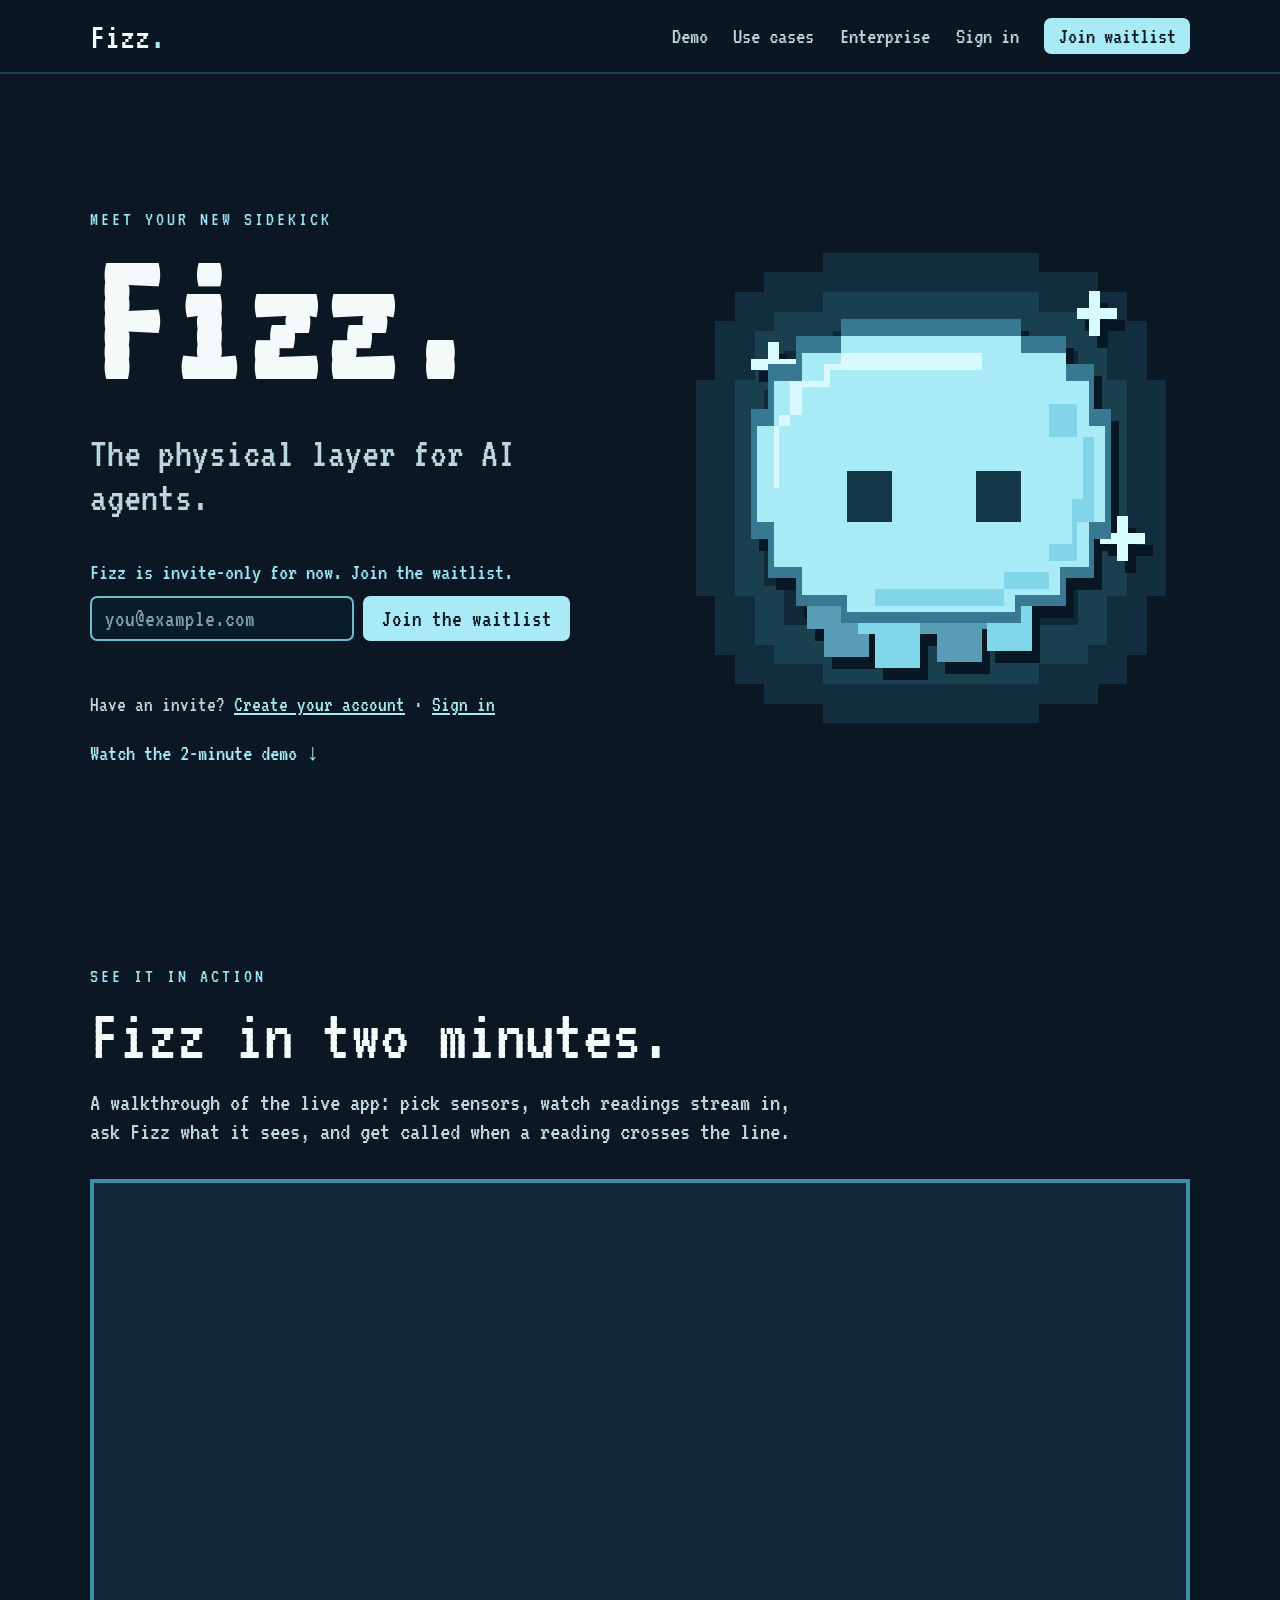
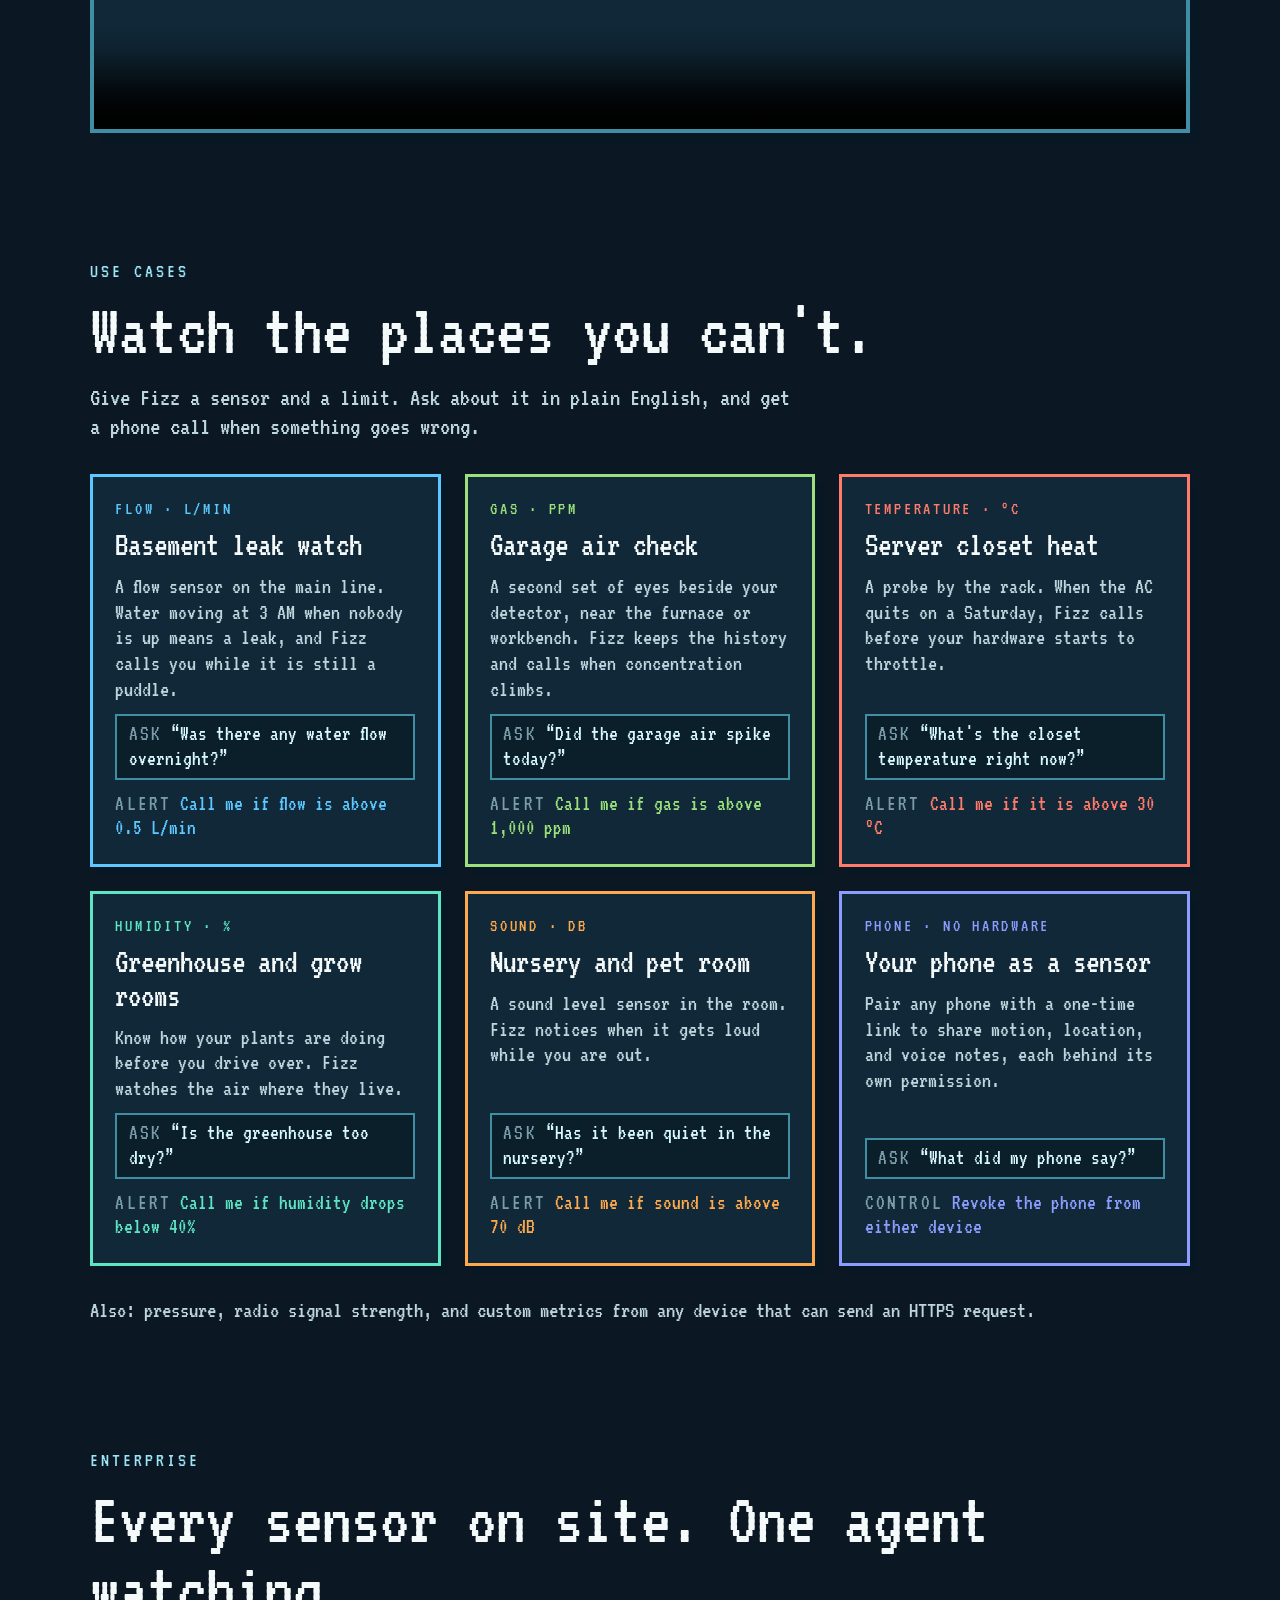
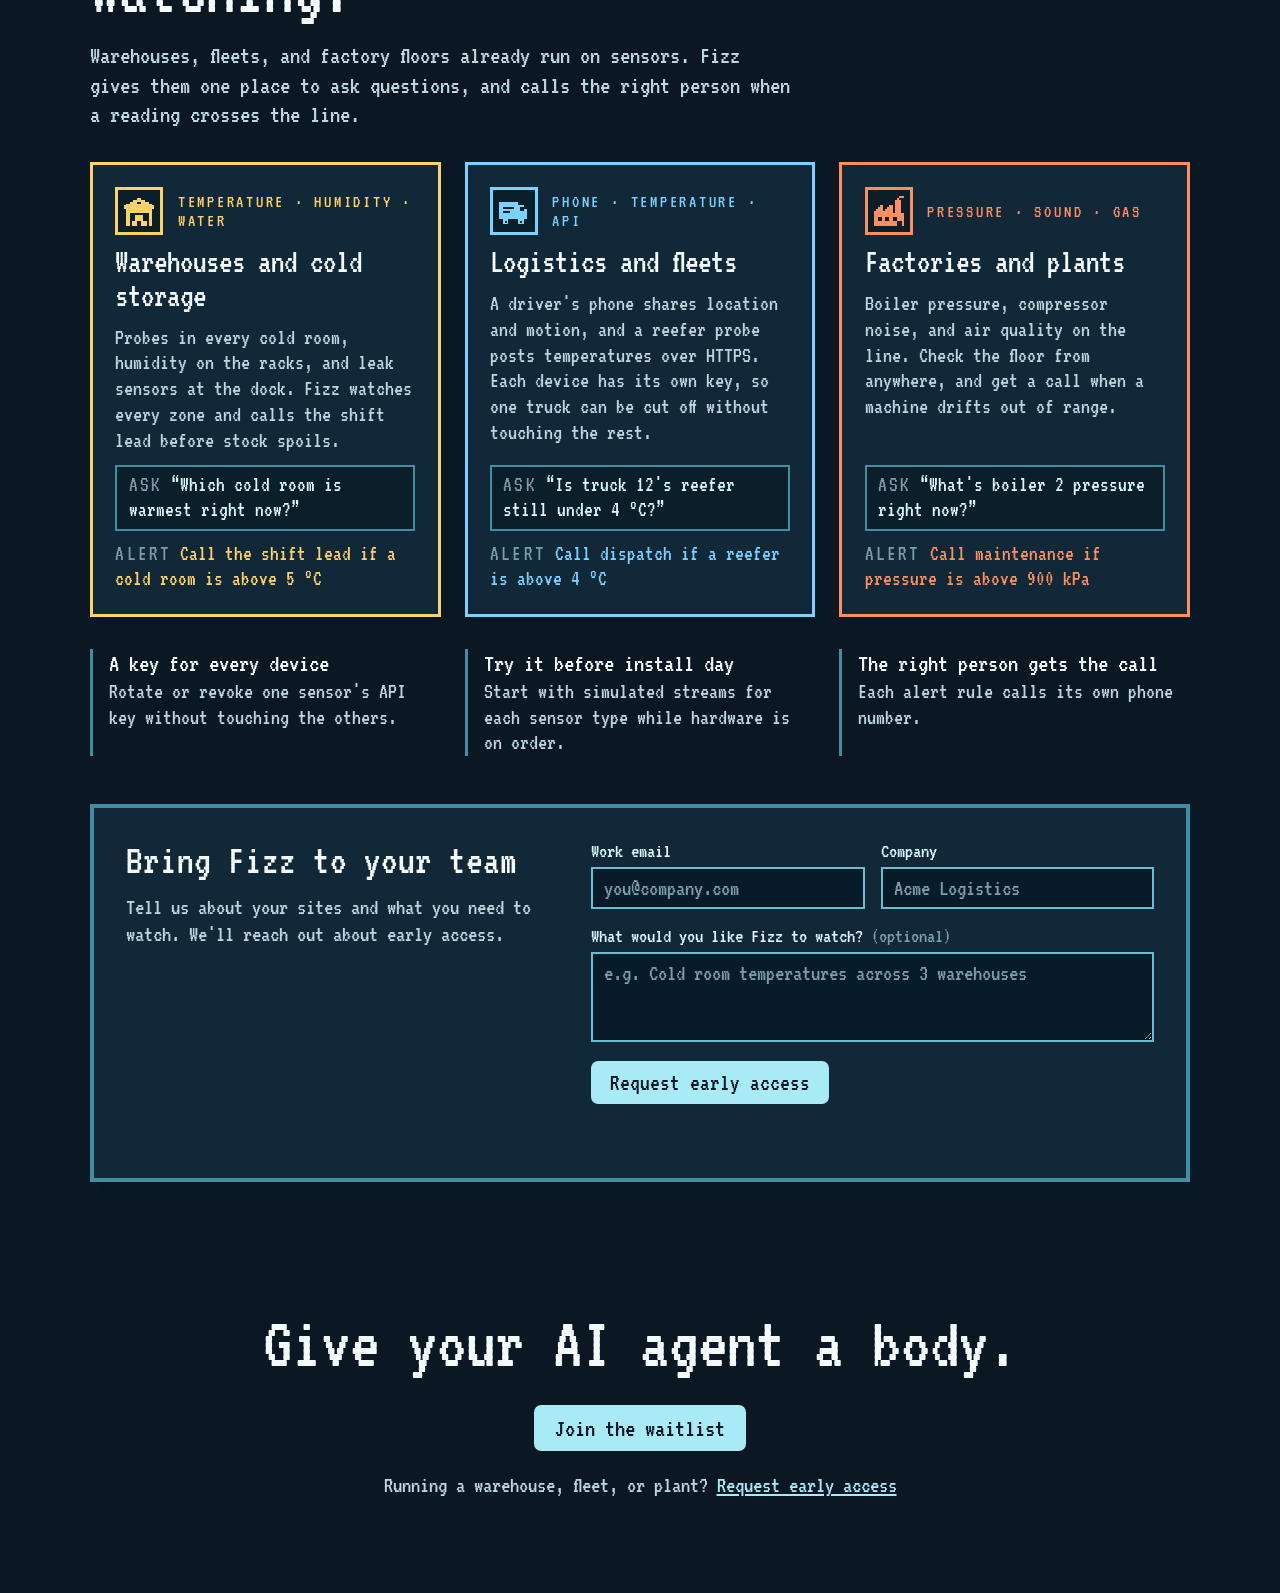
==== public/index.html @ b0c39379 "Add enterprise use cases, business interest form, and landing navigation The landing page gets a sti" ====
<!doctype html>
<html lang="en">
  <head>
    <meta charset="utf-8">
    <meta name="viewport" content="width=device-width, initial-scale=1">
    <meta name="theme-color" content="#0b1722">
    <title>Fizz — The physical layer for AI agents</title>
    <meta name="description" content="Meet Fizz, the physical layer for AI agents. Connect any sensor, ask about it in plain English, and get a call when something goes wrong. Join the waitlist.">
    <meta property="og:type" content="website">
    <meta property="og:site_name" content="Fizz">
    <meta property="og:url" content="https://fizz-zeta.vercel.app/">
    <meta property="og:title" content="Fizz — The physical layer for AI agents">
    <meta property="og:description" content="Connect any sensor, ask about it in plain English, and get a call when something goes wrong. Join the waitlist.">
    <meta property="og:image" content="https://fizz-zeta.vercel.app/og.png">
    <meta property="og:image:width" content="1200">
    <meta property="og:image:height" content="630">
    <meta property="og:image:alt" content="Fizz, a pixel-art mascot, beside the tagline “The physical layer for AI agents” and nine sensor icons.">
    <meta name="twitter:card" content="summary_large_image">
    <link rel="icon" href="/fizz-agent.svg" type="image/svg+xml">
    <link rel="preconnect" href="https://fonts.googleapis.com">
    <link rel="preconnect" href="https://fonts.gstatic.com" crossorigin>
    <link href="https://fonts.googleapis.com/css2?family=VT323&display=swap" rel="stylesheet">
    <link rel="stylesheet" href="/sky.css">
    <script src="/sensor-kinds.js" defer></script>
    <style>
      :root { color-scheme: dark; font-family: "VT323", monospace; }
      * { box-sizing: border-box; }
      .visually-hidden { position: absolute; width: 1px; height: 1px; overflow: hidden; clip-path: inset(50%); white-space: nowrap; }
      html { scroll-behavior: smooth; scroll-padding-top: 5.5rem; }
      body { margin: 0; overflow-x: hidden; background: #0b1722; color: #f4f9fa; }
      main { position: relative; z-index: 1; }
      .site-nav { position: sticky; top: 0; z-index: 10; background: rgba(11, 23, 34, .94); border-bottom: 2px solid #1a4050; }
      .site-nav nav { position: relative; width: min(1100px, calc(100% - 3rem)); min-height: 4.5rem; margin: 0 auto; display: flex; align-items: center; justify-content: space-between; gap: 1rem; }
      .nav-logo { font-size: 2.4rem; color: #f4f9fa; text-decoration: none; }
      .nav-logo span { color: #a9eaf7; }
      .nav-links { display: flex; align-items: center; gap: 1.6rem; margin: 0; padding: 0; list-style: none; }
      .nav-links a { font-size: 1.45rem; color: #bdd5dc; text-decoration: none; }
      .nav-links a:hover, .nav-links a[aria-current="true"] { color: #a9eaf7; }
      .nav-links a[aria-current="true"] { text-decoration: underline; text-underline-offset: 6px; }
      .nav-links .nav-cta { color: #0b1722; background: #a9eaf7; padding: .35rem .9rem; border-radius: .45rem; }
      .nav-links .nav-cta:hover { color: #0b1722; background: #d1f7ff; }
      .nav-toggle { display: none; font: inherit; font-size: 1.45rem; color: #a9eaf7; background: none; border: 2px solid #3f8ea3; padding: .2rem .8rem; cursor: pointer; }
      .hero { width: min(1100px, calc(100% - 3rem)); min-height: calc(100vh - 4.5rem); margin: 0 auto; display: grid; grid-template-columns: minmax(0, 1fr) minmax(0, 1fr); align-items: center; gap: clamp(2rem, 5vw, 5rem); }
      .copy { position: relative; z-index: 1; }
      .eyebrow { margin: 0 0 1rem; color: #9ce6f7; font-size: 1.25rem; letter-spacing: .15em; text-transform: uppercase; }
      h1 { margin: 0; font-size: clamp(7rem, 16vw, 12rem); line-height: .8; }
      .tagline { max-width: 28rem; margin: 2rem 0 2.5rem; font-size: clamp(2rem, 3.3vw, 2.7rem); line-height: 1.05; color: #bdd5dc; }
      .waitlist-intro { margin: 0 0 .8rem; font-size: 1.45rem; color: #9ce6f7; }
      .waitlist { display: flex; gap: .6rem; max-width: 30rem; }
      .waitlist input { flex: 1; min-width: 0; font: inherit; font-size: 1.5rem; color: #fff; background: #071b29; border: 2px solid #69bed0; border-radius: .45rem; padding: .5rem .8rem; }
      .waitlist input::placeholder { color: #7b9daa; }
      .waitlist button { font: inherit; font-size: 1.5rem; color: #0b1722; background: #a9eaf7; border: 0; border-radius: .45rem; padding: .65rem 1.15rem; cursor: pointer; }
      .waitlist button:hover { background: #d1f7ff; }
      .waitlist button:disabled { opacity: .6; cursor: wait; }
      .waitlist-status { min-height: 1.6rem; margin: .7rem 0 0; font-size: 1.35rem; color: #bdd5dc; }
      .waitlist-status.error { color: #ffb9af; }
      .invite { margin: 1rem 0 0; font-size: 1.35rem; color: #bdd5dc; }
      .invite a { color: #a9eaf7; }
      .scroll-cue { display: inline-block; margin-top: 1.6rem; font-size: 1.45rem; color: #a9eaf7; text-decoration: none; }
      .scroll-cue:hover { color: #d1f7ff; }
      a:focus-visible, button:focus-visible, input:focus-visible, video:focus-visible { outline: 3px solid white; outline-offset: 4px; }
      .section { width: min(1100px, calc(100% - 3rem)); margin: 0 auto; padding: 4rem 0; }
      .section h2 { margin: 0 0 1rem; font-size: clamp(3rem, 6vw, 4.6rem); font-weight: 400; line-height: .95; }
      .lede { max-width: 44rem; margin: 0 0 2rem; font-size: 1.6rem; line-height: 1.15; color: #bdd5dc; }
      .video-frame { border: 4px solid #3f8ea3; background: #102838; box-shadow: 10px 10px 0 #071724; }
      .video-frame video { display: block; width: 100%; height: auto; }
      .use-grid { display: grid; grid-template-columns: repeat(3, minmax(0, 1fr)); gap: 1.5rem; }
      .use-card { display: flex; flex-direction: column; gap: .7rem; padding: 1.4rem; background: #102838; border: 3px solid var(--sensor-color); box-shadow: 8px 8px 0 #071724; }
      .use-head { display: flex; align-items: center; gap: .9rem; }
      .use-kind { font-size: 1.15rem; letter-spacing: .15em; color: var(--sensor-color); text-transform: uppercase; }
      .use-card h3 { margin: 0; font-size: 2.1rem; font-weight: 400; line-height: 1; }
      .use-card p { margin: 0; font-size: 1.4rem; line-height: 1.15; color: #bdd5dc; }
      .use-card .ask { margin-top: auto; padding: .4rem .7rem; font-size: 1.35rem; color: #d8f9ff; background: #0b1f2b; border: 2px solid #3f8ea3; }
      .use-card .ask span, .use-card .alert span { color: #7b9daa; letter-spacing: .1em; }
      .use-card .alert { font-size: 1.35rem; color: var(--sensor-color); }
      .kind-badge { display: inline-grid; place-items: center; flex: none; width: 3rem; height: 3rem; border: 3px solid var(--sensor-color); color: var(--sensor-color); background: #0b1f2b; }
      .kind-badge svg { width: 1.9rem; height: 1.9rem; fill: currentColor; }
      .kind-badge .icon-cutout { fill: #0b1f2b; }
      .uses-more { margin: 2rem 0 0; font-size: 1.45rem; color: #bdd5dc; }
      .closing { padding-bottom: 6rem; text-align: center; }
      .closing a { display: inline-block; margin-top: .6rem; font-size: 1.6rem; color: #0b1722; background: #a9eaf7; padding: .65rem 1.3rem; border-radius: .45rem; text-decoration: none; }
      .closing a:hover { background: #d1f7ff; }
      .ent-points { display: grid; grid-template-columns: repeat(3, minmax(0, 1fr)); gap: 1.5rem; margin: 2rem 0 0; padding: 0; list-style: none; }
      .ent-points li { padding-left: 1rem; border-left: 3px solid #3f8ea3; font-size: 1.4rem; line-height: 1.15; color: #bdd5dc; }
      .ent-points strong { display: block; font-weight: 400; font-size: 1.6rem; color: #f4f9fa; }
      .business { display: grid; grid-template-columns: minmax(0, 1fr) minmax(0, 1.3fr); gap: 2rem; margin-top: 3rem; padding: 2rem; background: #102838; border: 4px solid #3f8ea3; box-shadow: 10px 10px 0 #071724; }
      .business h3 { margin: 0 0 .8rem; font-size: 2.6rem; font-weight: 400; line-height: 1; }
      .business p { margin: 0; font-size: 1.45rem; line-height: 1.15; color: #bdd5dc; }
      .business form { display: grid; grid-template-columns: 1fr 1fr; gap: 1rem; }
      .business label { display: block; margin-bottom: .35rem; font-size: 1.3rem; color: #d8f9ff; }
      .business .wide { grid-column: 1 / -1; }
      .business input, .business textarea { width: 100%; font: inherit; font-size: 1.45rem; color: #fff; background: #071b29; border: 2px solid #69bed0; border-radius: 0; padding: .45rem .7rem; }
      .business textarea { resize: vertical; min-height: 5.5rem; }
      .business input::placeholder, .business textarea::placeholder { color: #7b9daa; }
      .business button { justify-self: start; font: inherit; font-size: 1.5rem; color: #0b1722; background: #a9eaf7; border: 0; border-radius: .45rem; padding: .6rem 1.2rem; cursor: pointer; }
      .business button:hover { background: #d1f7ff; }
      .business button:disabled { opacity: .6; cursor: wait; }
      .business .form-status { min-height: 1.6rem; font-size: 1.35rem; color: #bdd5dc; }
      .business .form-status.error { color: #ffb9af; }
      .dim { color: #7b9daa; }
      .closing p { margin: 1.4rem 0 0; font-size: 1.45rem; color: #bdd5dc; }
      .closing p a { display: inline; margin: 0; padding: 0; font-size: inherit; color: #a9eaf7; background: none; text-decoration: underline; }
      .closing p a:hover { background: none; color: #d1f7ff; }
      textarea:focus-visible { outline: 3px solid white; outline-offset: 4px; }
      @media (max-width: 1000px) { .use-grid { grid-template-columns: repeat(2, minmax(0, 1fr)); } }
      @media (max-width: 860px) {
        .nav-toggle { display: block; }
        .nav-links { display: none; position: absolute; top: 100%; left: -1.5rem; right: -1.5rem; flex-direction: column; align-items: stretch; gap: 0; padding: .4rem 1.5rem 1.2rem; background: #0b1722; border-bottom: 2px solid #1a4050; }
        .nav-links.open { display: flex; }
        .nav-links a { display: block; padding: .7rem 0; }
        .nav-links .nav-cta { margin-top: .5rem; text-align: center; }
        .business { grid-template-columns: 1fr; }
        .ent-points { grid-template-columns: 1fr; }
      }
      .stage { position: relative; display: grid; place-items: center; min-height: 480px; isolation: isolate; }
      .pixel-halo { position: absolute; z-index: -1; width: min(100%, 490px); height: auto; image-rendering: pixelated; }
      .mascot-runner { width: min(100%, 450px); animation: scurry 3s ease-in-out infinite; }
      .mascot { display: block; width: 100%; height: auto; overflow: visible; filter: drop-shadow(8px 12px 0 #071724); image-rendering: pixelated; }
      .tentacle-left { animation: step-left .3s steps(2, end) infinite alternate; }
      .tentacle-right { animation: step-right .3s steps(2, end) infinite alternate; }
      .spark { fill: #d7fbff; animation: twinkle 2s steps(2, end) infinite alternate; }
      .spark:nth-of-type(2) { animation-delay: .7s; }
      @keyframes scurry { 0%, 100% { transform: translate(-18px, 0) rotate(-2deg); } 50% { transform: translate(18px, -9px) rotate(2deg); } }
      @keyframes step-left { to { transform: translateY(5px); } }
      @keyframes step-right { to { transform: translateY(-5px); } }
      @keyframes twinkle { to { opacity: .25; } }
      @media (max-width: 720px) {
        .hero { grid-template-columns: 1fr; gap: 0; min-height: 0; padding: 4rem 0 3rem; text-align: center; }
        .section { padding: 3rem 0; }
        .use-grid { grid-template-columns: 1fr; }
        .business { padding: 1.4rem; }
        .business form { grid-template-columns: 1fr; }
        .stage { grid-row: 1; min-height: 310px; }
        .mascot-runner { width: min(76vw, 320px); }
        .copy { grid-row: 2; }
        .tagline { margin: 1.2rem auto 2rem; }
        .waitlist { margin: 0 auto; flex-direction: column; }
      }
      @media (prefers-reduced-motion: reduce) {
        .mascot-runner, .tentacle-left, .tentacle-right, .spark { animation: none; }
        html { scroll-behavior: auto; }
      }
    </style>
  </head>
  <body>
    <div class="pixel-sky" aria-hidden="true">
      <span class="shooting-star shooting-star-one"></span>
      <span class="shooting-star shooting-star-two"></span>
      <span class="shooting-star shooting-star-three"></span>
    </div>
    <header class="site-nav">
      <nav aria-label="Main">
        <a class="nav-logo" href="#top" aria-label="Fizz, back to top">Fizz<span>.</span></a>
        <button class="nav-toggle" id="nav-toggle" type="button" aria-expanded="false" aria-controls="nav-links">Menu</button>
        <ul class="nav-links" id="nav-links">
          <li><a href="#demo">Demo</a></li>
          <li><a href="#use-cases">Use cases</a></li>
          <li><a href="#enterprise">Enterprise</a></li>
          <li><a href="/app.html#sign-in">Sign in</a></li>
          <li><a class="nav-cta" href="#join">Join waitlist</a></li>
        </ul>
      </nav>
    </header>
    <main>
      <section class="hero" id="top">
        <div class="copy" id="join">
          <p class="eyebrow">Meet your new sidekick</p>
          <h1>Fizz.</h1>
          <p class="tagline">The physical layer for AI agents.</p>
          <p class="waitlist-intro">Fizz is invite-only for now. Join the waitlist.</p>
          <form class="waitlist" id="waitlist" novalidate>
            <label class="visually-hidden" for="waitlist-email">Email address</label>
            <input id="waitlist-email" name="email" type="email" autocomplete="email" maxlength="254" required placeholder="you@example.com">
            <button type="submit">Join the waitlist</button>
          </form>
          <p class="waitlist-status" id="waitlist-status" role="status" aria-live="polite"></p>
          <p class="invite">Have an invite? <a href="/app.html">Create your account</a> · <a href="/app.html#sign-in">Sign in</a></p>
          <a class="scroll-cue" href="#demo">Watch the 2-minute demo ↓</a>
        </div>
        <div class="stage">
          <svg class="pixel-halo" viewBox="0 0 100 100" xmlns="http://www.w3.org/2000/svg" aria-hidden="true" shape-rendering="crispEdges">
            <path fill="#122d3d" d="M28 2h44v4h12v4h6v6h4v12h4v44h-4v12h-4v6h-6v4H72v4H28v-4H16v-4h-6v-6H6V72H2V28h4V16h4v-6h6V6h12z"/>
            <path fill="#1a4050" d="M28 10h44v4h10v4h4v10h4v44h-4v10h-4v4H72v4H28v-4H18v-4h-4V72h-4V28h4V18h4v-4h10z"/>
            <path fill="#102838" d="M30 18h40v4h10v8h4v40h-4v8H70v4H30v-4H20v-8h-4V30h4v-8h10z"/>
          </svg>
          <div class="mascot-runner">
            <svg class="mascot" viewBox="0 0 80 80" xmlns="http://www.w3.org/2000/svg" role="img" aria-labelledby="fizz-title fizz-desc" shape-rendering="crispEdges">
              <title id="fizz-title">Fizz the pixel mascot</title>
              <desc id="fizz-desc">A friendly light blue creature with two dark block eyes and four little scurrying tentacles.</desc>
              <path class="spark" d="M8 17h3v-3h2v3h3v2h-3v3h-2v-3H8z"/>
              <path class="spark" d="M66 8h2V5h2v3h3v2h-3v3h-2v-3h-2z"/>
              <path class="spark" d="M70 48h3v-3h2v3h3v2h-3v3h-2v-3h-3z"/>
              <g class="tentacle-left" fill="#599cb5">
                <path d="M22 52h10v10h-3v8h-8v-5h-3v-6h4z"/>
                <path d="M43 54h9v11h-3v6h-8v-5h-3v-7h5z"/>
              </g>
              <g class="tentacle-right" fill="#80d7e9">
                <path d="M32 55h9v9h-3v8h-8v-6h-3v-7h5z"/>
                <path d="M53 52h8v8h-3v9h-8v-6h-3v-7h6z"/>
              </g>
              <path fill="#387991" d="M24 10h32v3h8v5h5v8h3v23h-3v7h-5v5h-8v3H24v-3h-8v-5h-5v-7H8V26h3v-8h5v-5h8z"/>
              <path fill="#a9eaf7" d="M24 13h32v3h8v5h4v8h3v17h-3v8h-5v5h-8v3H25v-3h-8v-5h-5v-8H9V29h3v-8h5v-5h7z"/>
              <path fill="#d8f9ff" d="M24 16h25v3H22v3h-5v5h-4v13h-1V29h3v-8h6v-3h3z"/>
              <path fill="#82d4e9" d="M61 25h5v6h3v15h-3v7h-5v5h-8v3H30v-3h23v-3h8v-5h4v-8h2V31h-6z"/>
              <path fill="#153849" d="M25 37h8v9h-8zm23 0h8v9h-8z"/>
            </svg>
          </div>
        </div>
      </section>
      <section class="section demo" id="demo" aria-labelledby="demo-title">
        <p class="eyebrow">See it in action</p>
        <h2 id="demo-title">Fizz in two minutes.</h2>
        <p class="lede">A walkthrough of the live app: pick sensors, watch readings stream in, ask Fizz what it sees, and get called when a reading crosses the line.</p>
        <div class="video-frame">
          <video controls preload="metadata" playsinline poster="/fizz-demo-poster.jpg" width="1920" height="1080">
            <source src="/fizz-demo.mp4" type="video/mp4">
            <track kind="captions" src="/fizz-demo.vtt" srclang="en" label="English">
            Your browser cannot play this video. <a href="/fizz-demo.mp4">Download the demo</a>.
          </video>
        </div>
      </section>
      <section class="section uses" id="use-cases" aria-labelledby="uses-title">
        <p class="eyebrow">Use cases</p>
        <h2 id="uses-title">Watch the places you can't.</h2>
        <p class="lede">Give Fizz a sensor and a limit. Ask about it in plain English, and get a phone call when something goes wrong.</p>
        <div class="use-grid">
          <article class="use-card" style="--sensor-color:#5cc8ff" data-kind="water">
            <div class="use-head"><span class="use-kind">Flow · L/min</span></div>
            <h3>Basement leak watch</h3>
            <p>A flow sensor on the main line. Water moving at 3 AM when nobody is up means a leak, and Fizz calls you while it is still a puddle.</p>
            <p class="ask"><span>ASK</span> “Was there any water flow overnight?”</p>
            <p class="alert"><span>ALERT</span> Call me if flow is above 0.5 L/min</p>
          </article>
          <article class="use-card" style="--sensor-color:#9be07a" data-kind="gas">
            <div class="use-head"><span class="use-kind">Gas · ppm</span></div>
            <h3>Garage air check</h3>
            <p>A second set of eyes beside your detector, near the furnace or workbench. Fizz keeps the history and calls when concentration climbs.</p>
            <p class="ask"><span>ASK</span> “Did the garage air spike today?”</p>
            <p class="alert"><span>ALERT</span> Call me if gas is above 1,000 ppm</p>
          </article>
          <article class="use-card" style="--sensor-color:#ff7b6b" data-kind="temperature">
            <div class="use-head"><span class="use-kind">Temperature · °C</span></div>
            <h3>Server closet heat</h3>
            <p>A probe by the rack. When the AC quits on a Saturday, Fizz calls before your hardware starts to throttle.</p>
            <p class="ask"><span>ASK</span> “What's the closet temperature right now?”</p>
            <p class="alert"><span>ALERT</span> Call me if it is above 30 °C</p>
          </article>
          <article class="use-card" style="--sensor-color:#5ee6c4" data-kind="humidity">
            <div class="use-head"><span class="use-kind">Humidity · %</span></div>
            <h3>Greenhouse and grow rooms</h3>
            <p>Know how your plants are doing before you drive over. Fizz watches the air where they live.</p>
            <p class="ask"><span>ASK</span> “Is the greenhouse too dry?”</p>
            <p class="alert"><span>ALERT</span> Call me if humidity drops below 40%</p>
          </article>
          <article class="use-card" style="--sensor-color:#ffa94d" data-kind="sound">
            <div class="use-head"><span class="use-kind">Sound · dB</span></div>
            <h3>Nursery and pet room</h3>
            <p>A sound level sensor in the room. Fizz notices when it gets loud while you are out.</p>
            <p class="ask"><span>ASK</span> “Has it been quiet in the nursery?”</p>
            <p class="alert"><span>ALERT</span> Call me if sound is above 70 dB</p>
          </article>
          <article class="use-card" style="--sensor-color:#8c9dff" data-kind="phone">
            <div class="use-head"><span class="use-kind">Phone · no hardware</span></div>
            <h3>Your phone as a sensor</h3>
            <p>Pair any phone with a one-time link to share motion, location, and voice notes, each behind its own permission.</p>
            <p class="ask"><span>ASK</span> “What did my phone say?”</p>
            <p class="alert"><span>CONTROL</span> Revoke the phone from either device</p>
          </article>
        </div>
        <p class="uses-more">Also: pressure, radio signal strength, and custom metrics from any device that can send an HTTPS request.</p>
      </section>
      <section class="section enterprise" id="enterprise" aria-labelledby="enterprise-title">
        <p class="eyebrow">Enterprise</p>
        <h2 id="enterprise-title">Every sensor on site. One agent watching.</h2>
        <p class="lede">Warehouses, fleets, and factory floors already run on sensors. Fizz gives them one place to ask questions, and calls the right person when a reading crosses the line.</p>
        <div class="use-grid">
          <article class="use-card" style="--sensor-color:#ffd166">
            <div class="use-head"><span class="kind-badge"><svg viewBox="0 0 16 16" shape-rendering="crispEdges" aria-hidden="true"><path d="M7 1h2v1h-2zM5 2h6v1h-6zM3 3h10v1h-10zM1 4h14v1h-14zM0 5h16v2h-16zM1 7h14v9h-14z"/><path class="icon-cutout" d="M7 3h2v1h-2zM3 9h10v7h-10z"/><path d="M4 13h3v3h-3zM9 13h3v3h-3zM6 10h4v3h-4z"/></svg></span><span class="use-kind">Temperature · humidity · water</span></div>
            <h3>Warehouses and cold storage</h3>
            <p>Probes in every cold room, humidity on the racks, and leak sensors at the dock. Fizz watches every zone and calls the shift lead before stock spoils.</p>
            <p class="ask"><span>ASK</span> “Which cold room is warmest right now?”</p>
            <p class="alert"><span>ALERT</span> Call the shift lead if a cold room is above 5 °C</p>
          </article>
          <article class="use-card" style="--sensor-color:#7ad3ff">
            <div class="use-head"><span class="kind-badge"><svg viewBox="0 0 16 16" shape-rendering="crispEdges" aria-hidden="true"><path d="M0 3h10v8h-10zM10 5h3v6h-3zM13 7h2v4h-2zM0 11h15v1h-15zM2 12h3v3h-3zM10 12h3v3h-3z"/><path class="icon-cutout" d="M11 6h2v2h-2zM2 6h6v1h-6zM2 8h4v1h-4zM3 13h1v1h-1zM11 13h1v1h-1z"/></svg></span><span class="use-kind">Phone · temperature · API</span></div>
            <h3>Logistics and fleets</h3>
            <p>A driver's phone shares location and motion, and a reefer probe posts temperatures over HTTPS. Each device has its own key, so one truck can be cut off without touching the rest.</p>
            <p class="ask"><span>ASK</span> “Is truck 12's reefer still under 4 °C?”</p>
            <p class="alert"><span>ALERT</span> Call dispatch if a reefer is above 4 °C</p>
          </article>
          <article class="use-card" style="--sensor-color:#ff8f5e">
            <div class="use-head"><span class="kind-badge"><svg viewBox="0 0 16 16" shape-rendering="crispEdges" aria-hidden="true"><path d="M3 5h2v1h-2zM2 6h3v1h-3zM1 7h4v1h-4zM0 8h5v1h-5zM8 5h2v1h-2zM7 6h3v1h-3zM6 7h4v1h-4zM5 8h5v1h-5zM11 2h3v7h-3zM0 9h16v7h-16zM13 0h1v1h-1zM14 0h2v1h-2zM12 1h1v1h-1z"/><path class="icon-cutout" d="M2 11h2v2h-2zM6 11h2v2h-2zM10 11h2v2h-2zM12 13h3v3h-3z"/></svg></span><span class="use-kind">Pressure · sound · gas</span></div>
            <h3>Factories and plants</h3>
            <p>Boiler pressure, compressor noise, and air quality on the line. Check the floor from anywhere, and get a call when a machine drifts out of range.</p>
            <p class="ask"><span>ASK</span> “What's boiler 2 pressure right now?”</p>
            <p class="alert"><span>ALERT</span> Call maintenance if pressure is above 900 kPa</p>
          </article>
        </div>
        <ul class="ent-points">
          <li><strong>A key for every device</strong>Rotate or revoke one sensor's API key without touching the others.</li>
          <li><strong>Try it before install day</strong>Start with simulated streams for each sensor type while hardware is on order.</li>
          <li><strong>The right person gets the call</strong>Each alert rule calls its own phone number.</li>
        </ul>
        <div class="business" id="business">
          <div>
            <h3>Bring Fizz to your team</h3>
            <p>Tell us about your sites and what you need to watch. We'll reach out about early access.</p>
          </div>
          <form id="business-form" novalidate>
            <div>
              <label for="business-email">Work email</label>
              <input id="business-email" name="email" type="email" autocomplete="email" maxlength="254" required placeholder="you@company.com">
            </div>
            <div>
              <label for="business-company">Company</label>
              <input id="business-company" name="company" type="text" autocomplete="organization" maxlength="120" required placeholder="Acme Logistics">
            </div>
            <div class="wide">
              <label for="business-interest">What would you like Fizz to watch? <span class="dim">(optional)</span></label>
              <textarea id="business-interest" name="interest" maxlength="500" rows="3" placeholder="e.g. Cold room temperatures across 3 warehouses"></textarea>
            </div>
            <button type="submit">Request early access</button>
            <p class="form-status wide" id="business-status" role="status" aria-live="polite"></p>
          </form>
        </div>
      </section>
      <section class="section closing" aria-labelledby="closing-title">
        <h2 id="closing-title">Give your AI agent a body.</h2>
        <a href="#join">Join the waitlist</a>
        <p>Running a warehouse, fleet, or plant? <a href="#business">Request early access</a></p>
      </section>
    </main>
    <script>
      addEventListener('DOMContentLoaded', () => {
        for (const card of document.querySelectorAll('.use-card[data-kind]')) card.querySelector('.use-head').prepend(window.fizzKinds.badge(card.dataset.kind));
      });
      // Mobile menu: toggle, close after choosing a link or pressing Escape.
      const navToggle = document.getElementById('nav-toggle');
      const navLinks = document.getElementById('nav-links');
      const setMenu = (open) => { navLinks.classList.toggle('open', open); navToggle.setAttribute('aria-expanded', String(open)); };
      navToggle.addEventListener('click', () => setMenu(!navLinks.classList.contains('open')));
      navLinks.addEventListener('click', (event) => { if (event.target.closest('a')) setMenu(false); });
      addEventListener('keydown', (event) => { if (event.key === 'Escape' && navLinks.classList.contains('open')) { setMenu(false); navToggle.focus(); } });
      // Waitlist links scroll smoothly to the hero copy, then focus the field without jumping.
      for (const link of document.querySelectorAll('a[href="#join"]')) {
        link.addEventListener('click', () => setTimeout(() => document.getElementById('waitlist-email').focus({ preventScroll: true }), 500));
      }
      // Highlight the menu item for the section in view.
      const navFor = new Map([...navLinks.querySelectorAll('a[href^="#"]')].map((a) => [a.getAttribute('href').slice(1), a]));
      const sectionObserver = new IntersectionObserver((entries) => {
        for (const entry of entries) navFor.get(entry.target.id)?.setAttribute('aria-current', String(entry.isIntersecting));
      }, { rootMargin: '-45% 0px -50% 0px' });
      for (const id of navFor.keys()) { const section = document.getElementById(id); if (section?.tagName === 'SECTION') sectionObserver.observe(section); }

      const waitlist = document.getElementById('waitlist');
      const status = document.getElementById('waitlist-status');
      waitlist.addEventListener('submit', async (event) => {
        event.preventDefault();
        const input = document.getElementById('waitlist-email');
        const button = waitlist.querySelector('button');
        status.classList.remove('error');
        if (!input.checkValidity()) {
          status.classList.add('error');
          status.textContent = 'Enter a valid email address.';
          input.focus();
          return;
        }
        button.disabled = true;
        status.textContent = 'Adding you…';
        try {
          const response = await fetch('/api/waitlist', { method: 'POST', headers: { 'content-type': 'application/json' }, body: JSON.stringify({ email: input.value.trim() }) });
          const result = await response.json().catch(() => ({}));
          if (!response.ok) throw new Error(result.error?.message || 'Something went wrong. Try again.');
          waitlist.reset();
          status.textContent = "You're on the list. We'll email you when your invite is ready.";
        } catch (error) {
          status.classList.add('error');
          status.textContent = error instanceof TypeError ? 'Could not reach Fizz. Check your connection and try again.' : error.message;
        } finally {
          button.disabled = false;
        }
      });

      const business = document.getElementById('business-form');
      const businessStatus = document.getElementById('business-status');
      business.addEventListener('submit', async (event) => {
        event.preventDefault();
        const email = document.getElementById('business-email');
        const company = document.getElementById('business-company');
        const button = business.querySelector('button');
        businessStatus.classList.remove('error');
        const invalid = !email.checkValidity() ? [email, 'Enter a valid work email.'] : !company.value.trim() ? [company, 'Enter your company name.'] : null;
        if (invalid) {
          businessStatus.classList.add('error');
          businessStatus.textContent = invalid[1];
          invalid[0].focus();
          return;
        }
        button.disabled = true;
        businessStatus.textContent = 'Sending…';
        try {
          const response = await fetch('/api/waitlist', {
            method: 'POST',
            headers: { 'content-type': 'application/json' },
            body: JSON.stringify({ kind: 'business', email: email.value.trim(), company: company.value.trim(), interest: document.getElementById('business-interest').value.trim() }),
          });
          const result = await response.json().catch(() => ({}));
          if (!response.ok) throw new Error(result.error?.message || 'Something went wrong. Try again.');
          businessStatus.textContent = `Thanks. We'll be in touch at ${email.value.trim().toLowerCase()}.`;
          business.reset();
        } catch (error) {
          businessStatus.classList.add('error');
          businessStatus.textContent = error instanceof TypeError ? 'Could not reach Fizz. Check your connection and try again.' : error.message;
        } finally {
          button.disabled = false;
        }
      });
    </script>
  </body>
</html>
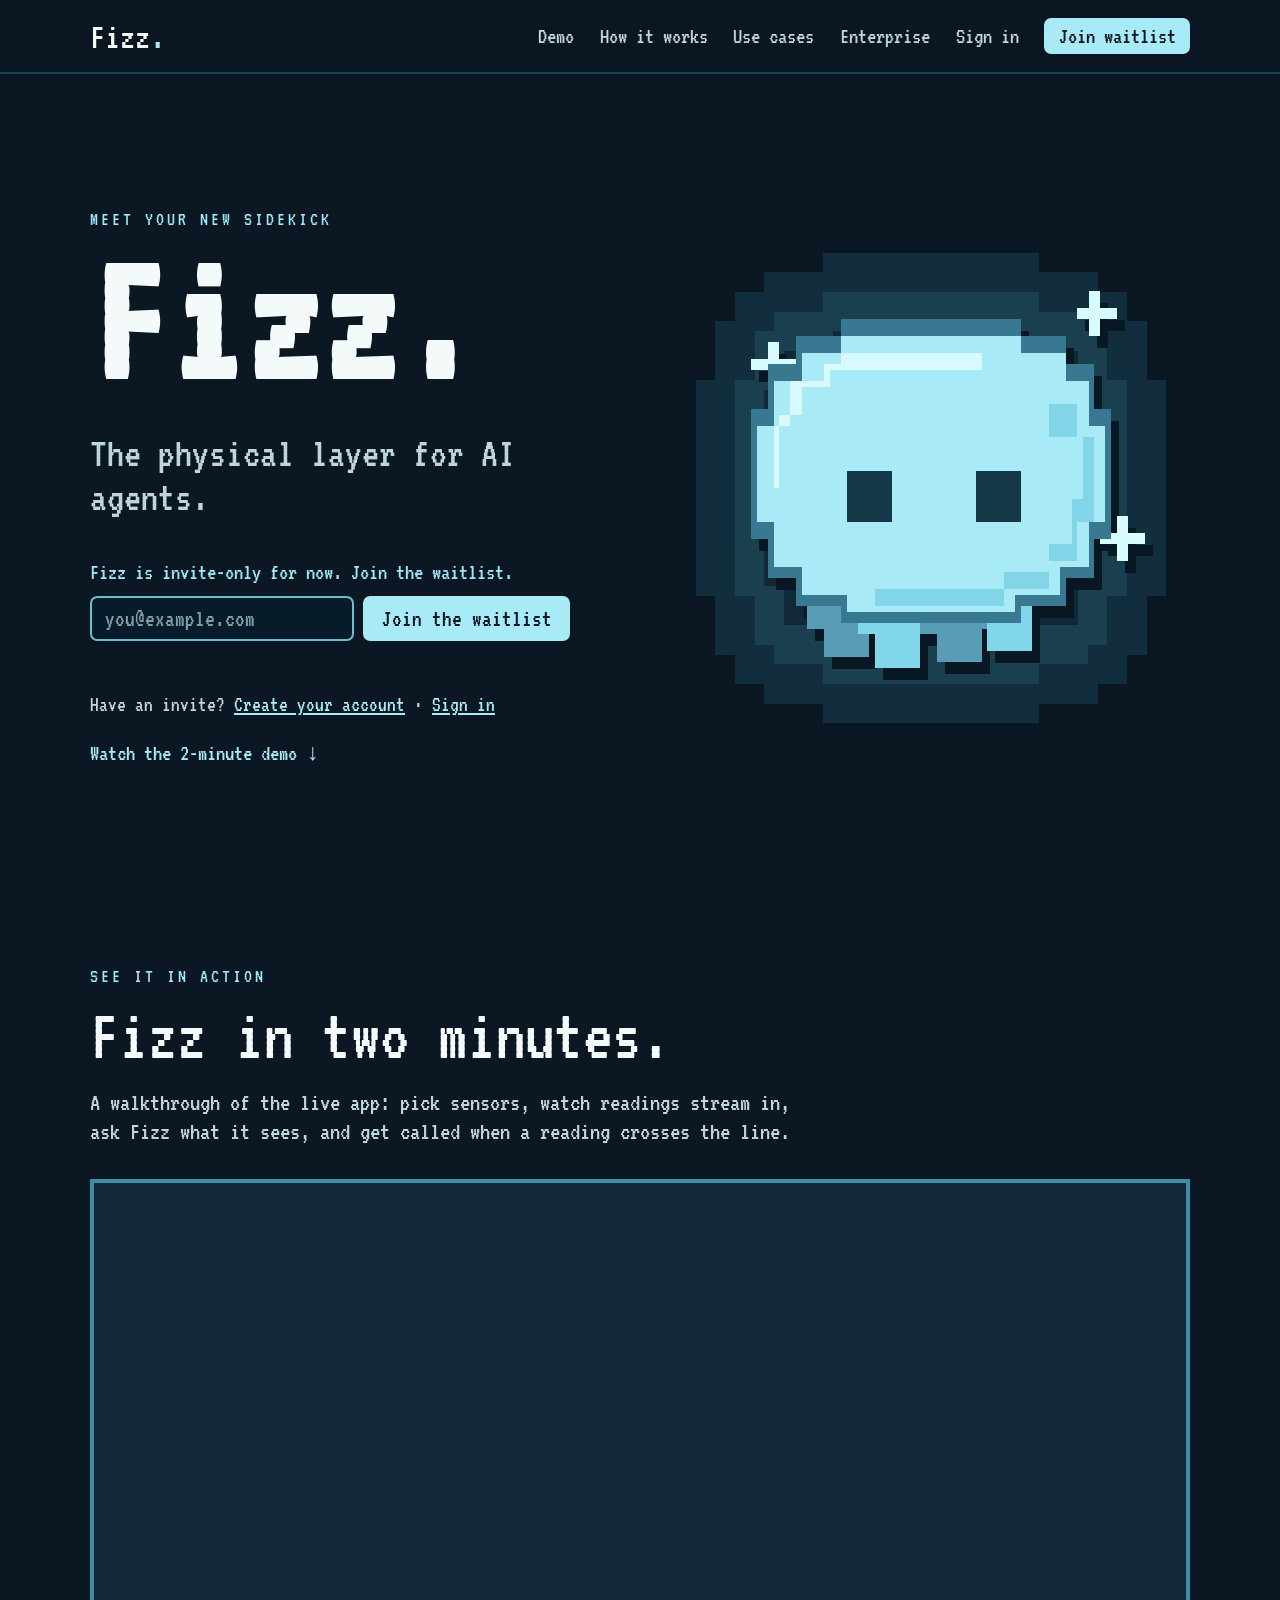
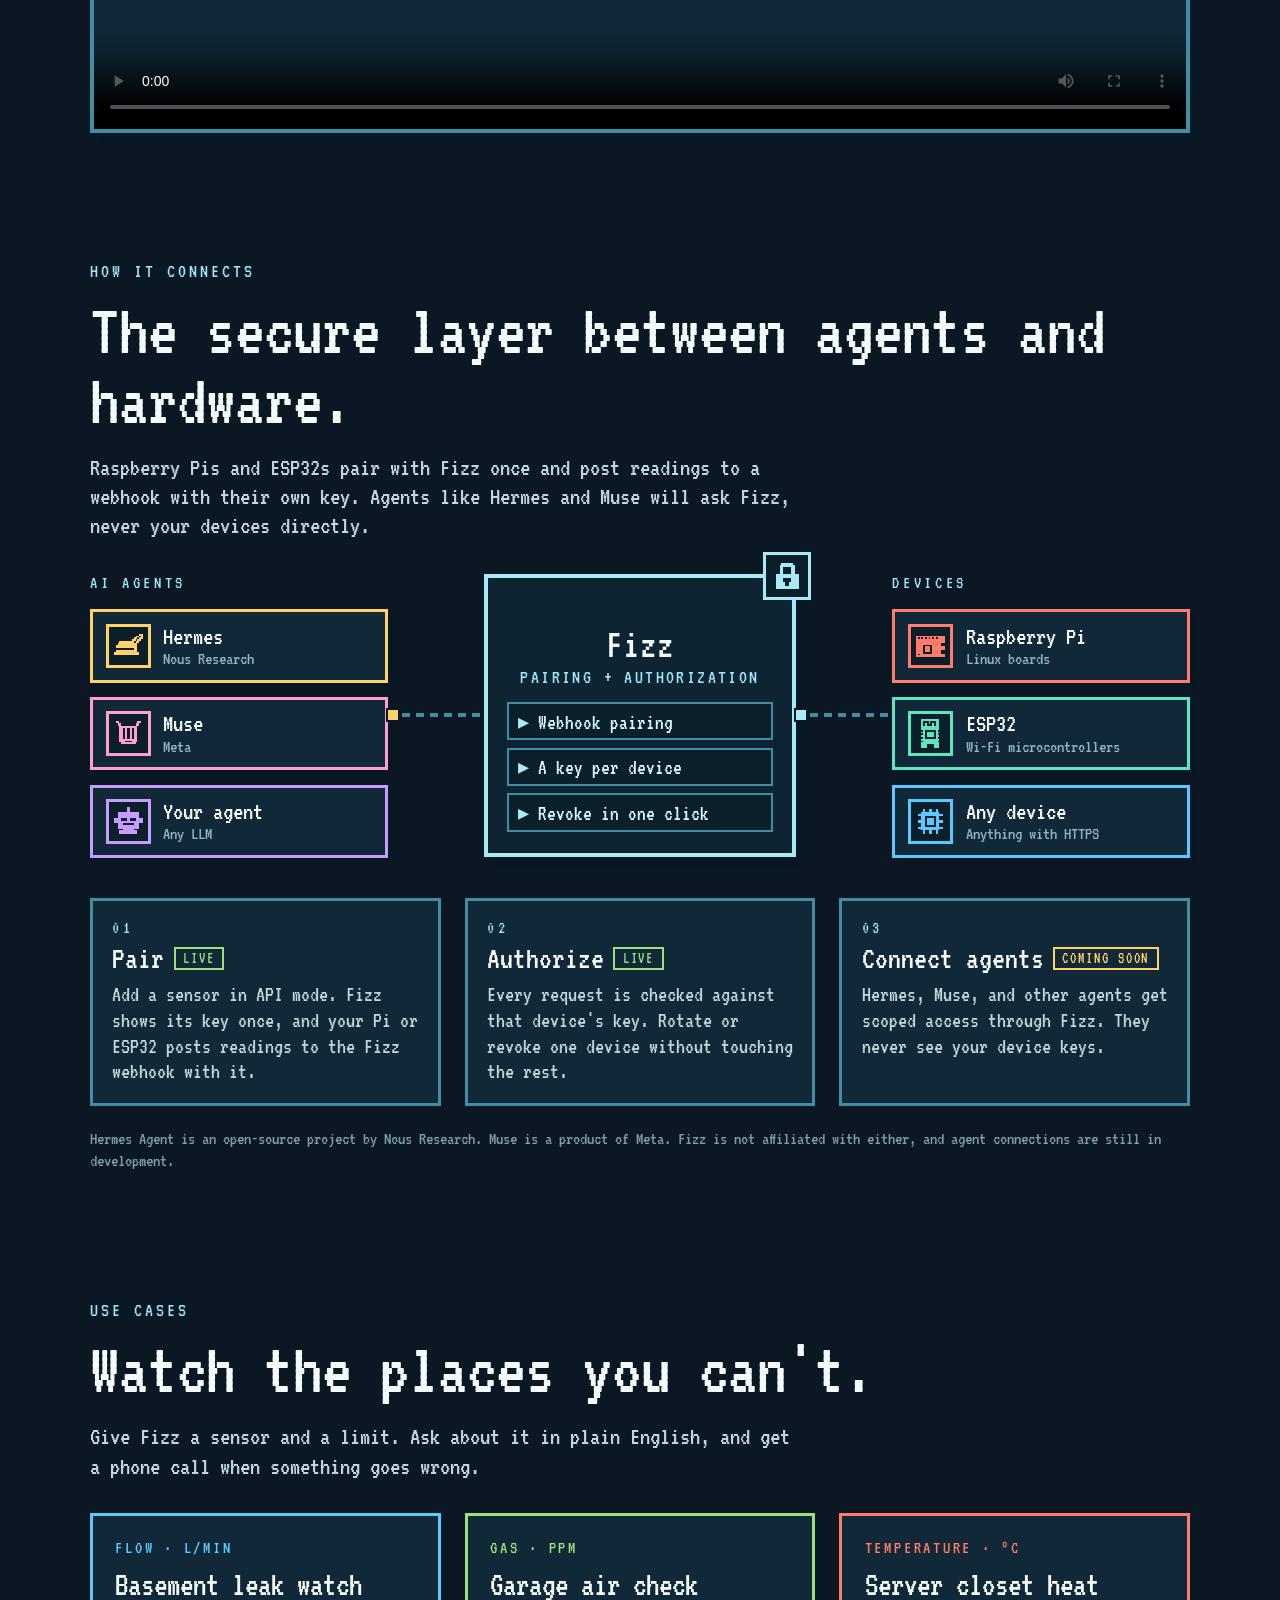
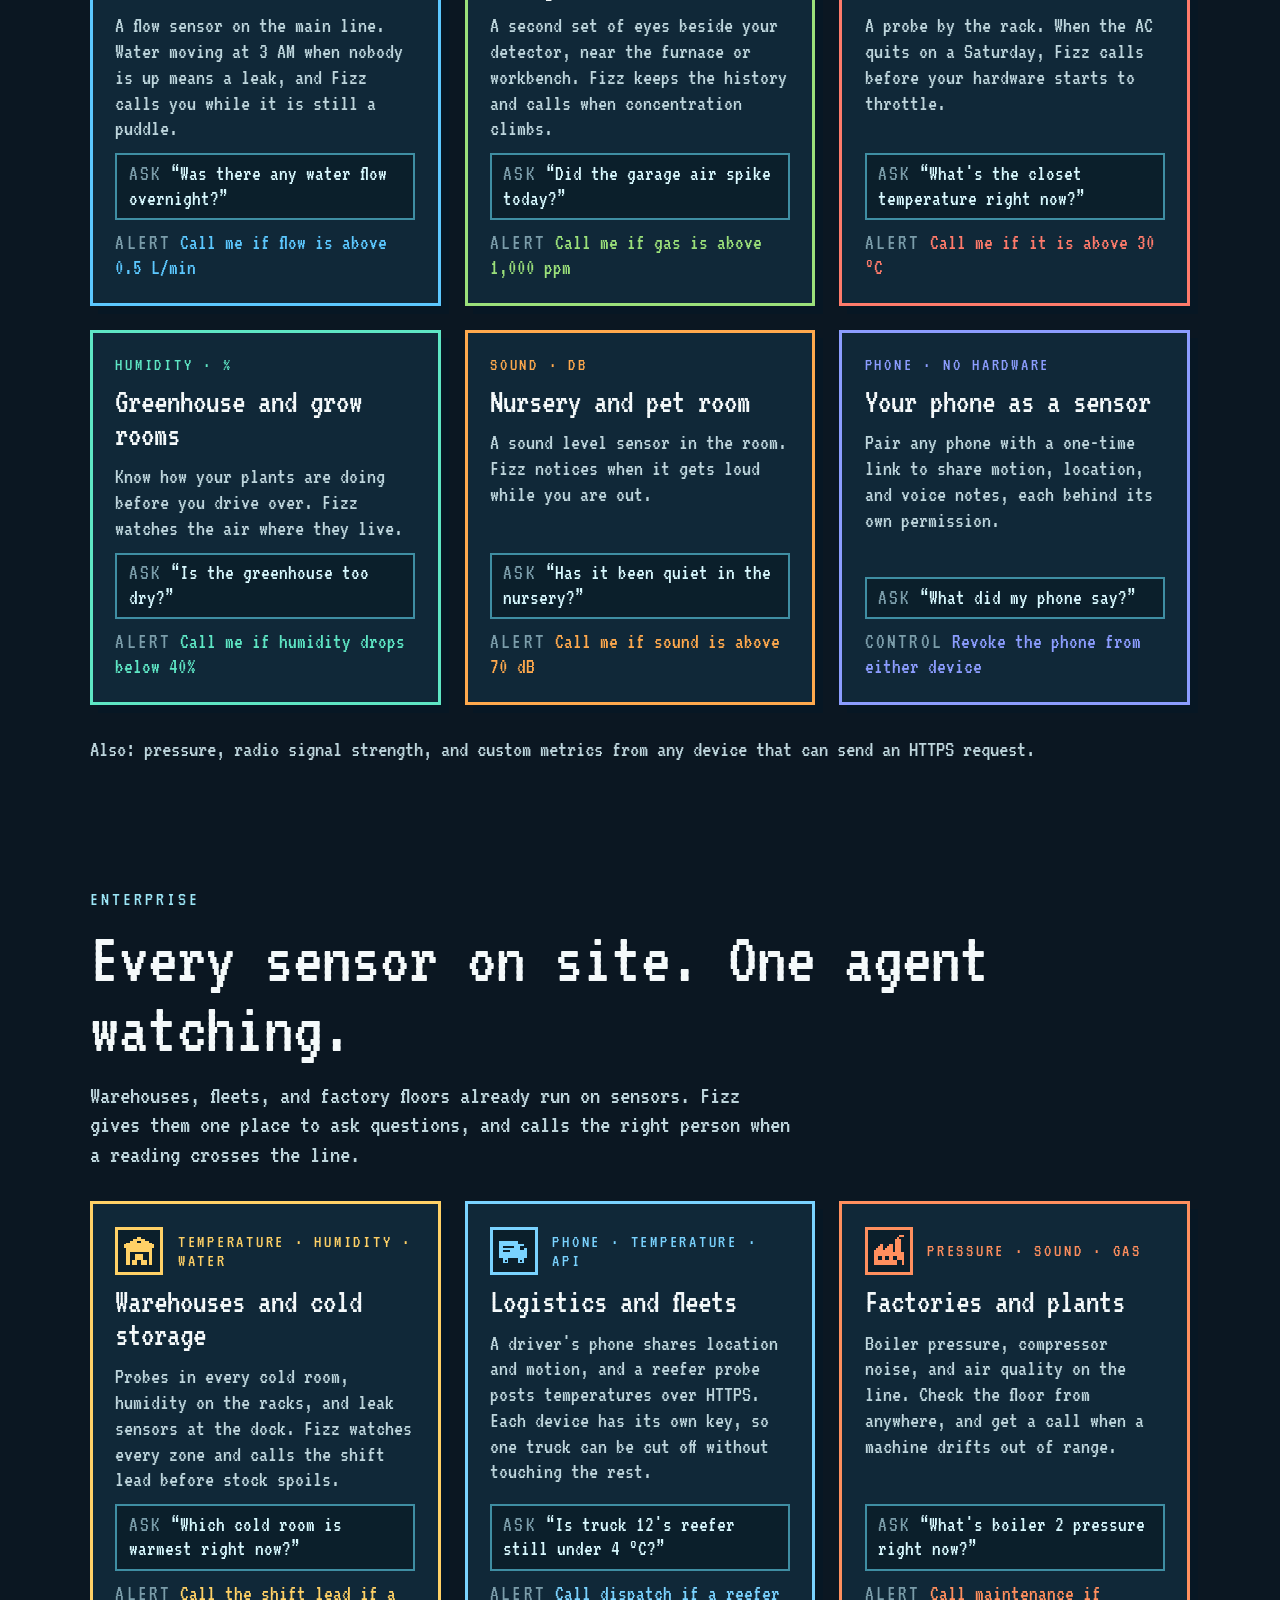
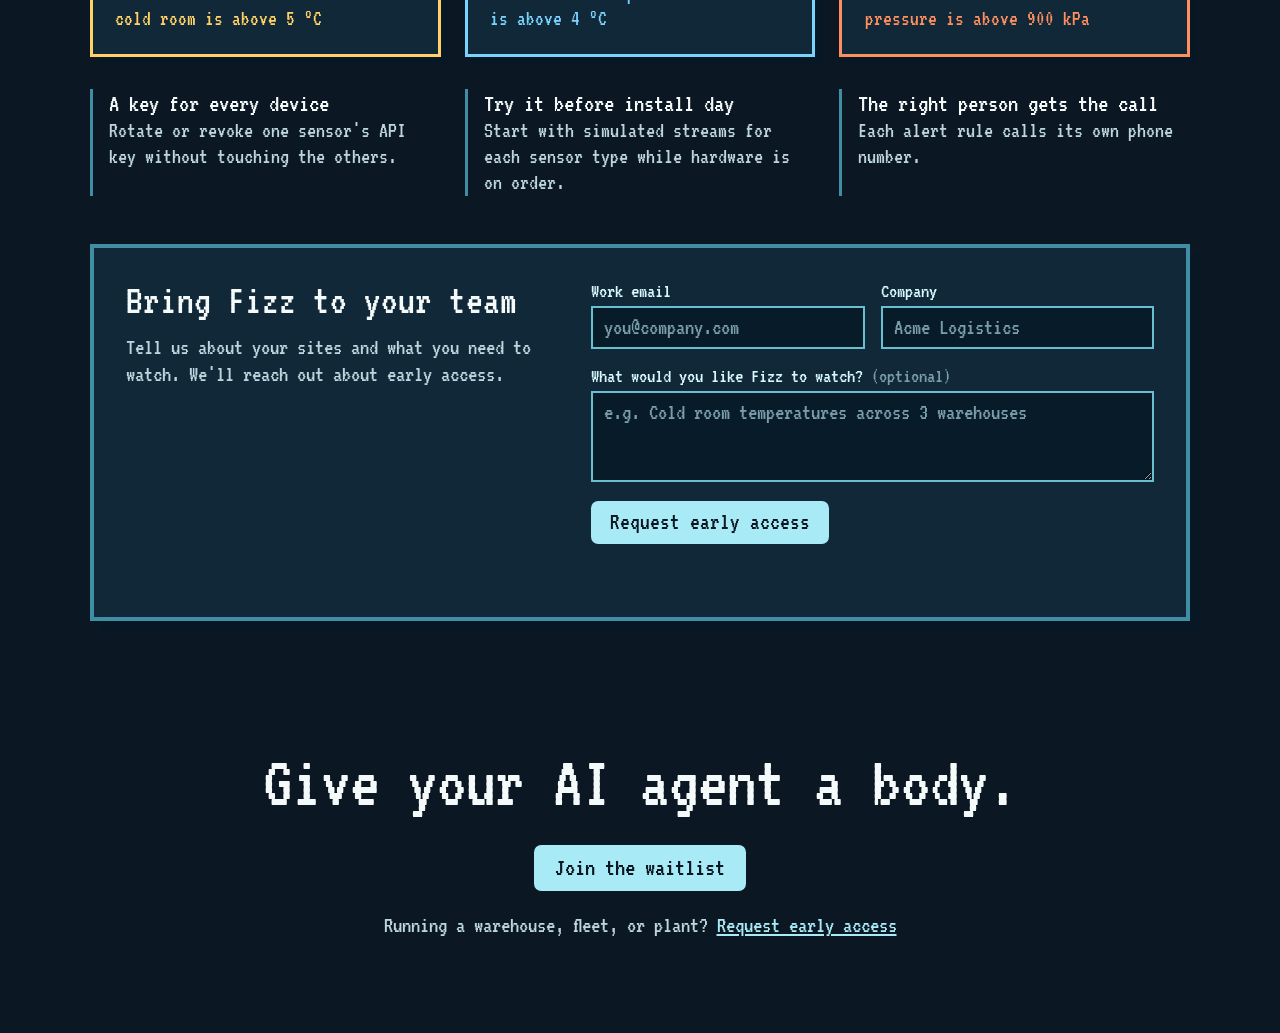
==== commit d7e3749f: "Show Fizz as the secure layer between AI agents and devices A new "How it works" section diagrams ag" ====
--- a/public/index.html
+++ b/public/index.html
@@ -80,6 +80,40 @@
       .closing { padding-bottom: 6rem; text-align: center; }
       .closing a { display: inline-block; margin-top: .6rem; font-size: 1.6rem; color: #0b1722; background: #a9eaf7; padding: .65rem 1.3rem; border-radius: .45rem; text-decoration: none; }
       .closing a:hover { background: #d1f7ff; }
+      .flow { display: grid; grid-template-columns: minmax(0, 1fr) 6rem minmax(0, 1.05fr) 6rem minmax(0, 1fr); align-items: center; margin: 1rem 0 2.5rem; }
+      .flow-col { display: grid; gap: .9rem; }
+      .flow-label { margin: 0 0 .2rem; font-size: 1.15rem; letter-spacing: .2em; color: #9ce6f7; text-transform: uppercase; }
+      .node { display: flex; align-items: center; gap: .8rem; padding: .7rem .8rem; background: #102838; border: 3px solid var(--sensor-color); box-shadow: 6px 6px 0 #071724; }
+      .node .kind-badge { width: 2.8rem; height: 2.8rem; }
+      .node .kind-badge svg { width: 1.8rem; height: 1.8rem; }
+      .node strong { display: block; font-size: 1.6rem; font-weight: 400; line-height: 1; color: #f4f9fa; }
+      .node small { font-size: 1.15rem; color: #8fb3bf; }
+      .wire { position: relative; align-self: stretch; min-height: 12rem; }
+      .wire::before { content: ""; position: absolute; left: 0; right: 0; top: 50%; height: 4px; margin-top: -2px; background: repeating-linear-gradient(90deg, #3f8ea3 0 8px, transparent 8px 14px); }
+      .packet { position: absolute; top: 50%; left: 0; width: 10px; height: 10px; margin-top: -5px; background: #a9eaf7; box-shadow: 0 0 0 2px #0b1722; animation: packet-right 2.4s steps(12, end) infinite; }
+      .packet.back { background: #ffd166; animation-name: packet-left; animation-delay: -1.2s; }
+      @keyframes packet-right { from { left: 0; } to { left: calc(100% - 10px); } }
+      @keyframes packet-left { from { left: calc(100% - 10px); } to { left: 0; } }
+      @keyframes packet-down { from { top: 0; } to { top: calc(100% - 10px); } }
+      @keyframes packet-up { from { top: calc(100% - 10px); } to { top: 0; } }
+      .core { position: relative; padding: 1.6rem 1.2rem 1.3rem; text-align: center; background: #0e2433; border: 4px solid #a9eaf7; box-shadow: 10px 10px 0 #071724; }
+      .core .core-lock { position: absolute; top: -1.6rem; right: -1.2rem; --sensor-color: #a9eaf7; }
+      .core img { width: 6rem; image-rendering: pixelated; animation: core-bob 1.2s steps(2, end) infinite alternate; }
+      @keyframes core-bob { to { transform: translateY(-6px); } }
+      .core h3 { margin: .3rem 0 .1rem; font-size: 2.6rem; font-weight: 400; line-height: 1; }
+      .core > p { margin: 0 0 .9rem; font-size: 1.25rem; letter-spacing: .12em; color: #9ce6f7; text-transform: uppercase; }
+      .core ul { display: grid; gap: .45rem; margin: 0; padding: 0; list-style: none; }
+      .core li { padding: .3rem .6rem; font-size: 1.35rem; color: #d8f9ff; text-align: left; background: #0b1f2b; border: 2px solid #3f8ea3; }
+      .core li::before { content: "▸ "; color: #a9eaf7; }
+      .connect-steps { display: grid; grid-template-columns: repeat(3, minmax(0, 1fr)); gap: 1.5rem; margin: 0; padding: 0; list-style: none; }
+      .connect-steps li { padding: 1.1rem 1.2rem; background: #102838; border: 3px solid #3f8ea3; }
+      .connect-steps .n { font-size: 1.15rem; letter-spacing: .2em; color: #9ce6f7; }
+      .connect-steps h3 { display: flex; flex-wrap: wrap; align-items: center; gap: .6rem; margin: .3rem 0 .5rem; font-size: 2rem; font-weight: 400; line-height: 1; }
+      .status { padding: .1rem .45rem; font-size: 1rem; letter-spacing: .12em; text-transform: uppercase; border: 2px solid; }
+      .status.live { color: #9be07a; }
+      .status.soon { color: #ffd166; }
+      .connect-steps p { margin: 0; font-size: 1.4rem; line-height: 1.15; color: #bdd5dc; }
+      .fine-print { margin: 1.4rem 0 0; font-size: 1.15rem; line-height: 1.2; color: #7b9daa; }
       .ent-points { display: grid; grid-template-columns: repeat(3, minmax(0, 1fr)); gap: 1.5rem; margin: 2rem 0 0; padding: 0; list-style: none; }
       .ent-points li { padding-left: 1rem; border-left: 3px solid #3f8ea3; font-size: 1.4rem; line-height: 1.15; color: #bdd5dc; }
       .ent-points strong { display: block; font-weight: 400; font-size: 1.6rem; color: #f4f9fa; }
@@ -111,6 +145,18 @@
         .nav-links .nav-cta { margin-top: .5rem; text-align: center; }
         .business { grid-template-columns: 1fr; }
         .ent-points { grid-template-columns: 1fr; }
+        .connect-steps { grid-template-columns: 1fr; }
+        .flow { grid-template-columns: 1fr; }
+        .flow-col { grid-template-columns: repeat(3, minmax(0, 1fr)); gap: .6rem; }
+        .flow-label { grid-column: 1 / -1; text-align: center; }
+        .node { flex-direction: column; gap: .4rem; padding: .7rem .4rem; text-align: center; }
+        .node small { display: none; }
+        .node strong { font-size: 1.35rem; }
+        .wire { min-height: 4.5rem; }
+        .wire::before { left: 50%; right: auto; top: 0; bottom: 0; width: 4px; height: auto; margin: 0 0 0 -2px; background: repeating-linear-gradient(180deg, #3f8ea3 0 8px, transparent 8px 14px); }
+        .packet { left: 50%; top: 0; margin: 0 0 0 -5px; animation-name: packet-down; }
+        .packet.back { left: 50%; animation-name: packet-up; }
+        .core .core-lock { right: .6rem; }
       }
       .stage { position: relative; display: grid; place-items: center; min-height: 480px; isolation: isolate; }
       .pixel-halo { position: absolute; z-index: -1; width: min(100%, 490px); height: auto; image-rendering: pixelated; }
@@ -139,6 +185,8 @@
       @media (prefers-reduced-motion: reduce) {
         .mascot-runner, .tentacle-left, .tentacle-right, .spark { animation: none; }
         html { scroll-behavior: auto; }
+        .packet { display: none; }
+        .core img { animation: none; }
       }
     </style>
   </head>
@@ -154,6 +202,7 @@
         <button class="nav-toggle" id="nav-toggle" type="button" aria-expanded="false" aria-controls="nav-links">Menu</button>
         <ul class="nav-links" id="nav-links">
           <li><a href="#demo">Demo</a></li>
+          <li><a href="#connect">How it works</a></li>
           <li><a href="#use-cases">Use cases</a></li>
           <li><a href="#enterprise">Enterprise</a></li>
           <li><a href="/app.html#sign-in">Sign in</a></li>
@@ -218,6 +267,40 @@
             Your browser cannot play this video. <a href="/fizz-demo.mp4">Download the demo</a>.
           </video>
         </div>
+      </section>
+      <section class="section connect" id="connect" aria-labelledby="connect-title">
+        <p class="eyebrow">How it connects</p>
+        <h2 id="connect-title">The secure layer between agents and hardware.</h2>
+        <p class="lede">Raspberry Pis and ESP32s pair with Fizz once and post readings to a webhook with their own key. Agents like Hermes and Muse will ask Fizz, never your devices directly.</p>
+        <div class="flow" role="img" aria-label="Diagram: AI agents such as Hermes and Muse connect to Fizz, which handles pairing and authorization, and Fizz connects to devices such as Raspberry Pi and ESP32 boards.">
+          <div class="flow-col" aria-hidden="true">
+            <p class="flow-label">AI agents</p>
+            <div class="node" style="--sensor-color:#ffd166"><span class="kind-badge"><svg viewBox="0 0 16 16" shape-rendering="crispEdges" aria-hidden="true"><path d="M14 1h2v1h-2zM12 2h4v1h-4zM11 3h5v1h-5zM10 4h5v1h-5zM9 5h5v1h-5zM9 6h4v1h-4zM3 5h6v1h-6zM2 6h7v1h-7zM1 7h12v4h-12zM0 11h14v2h-14z"/><path class="icon-cutout" d="M14 2h1v1h-1zM13 3h1v1h-1zM12 4h1v1h-1zM11 5h1v1h-1zM1 9h10v1h-10z"/></svg></span><span><strong>Hermes</strong><small>Nous Research</small></span></div>
+            <div class="node" style="--sensor-color:#ff9ed2"><span class="kind-badge"><svg viewBox="0 0 16 16" shape-rendering="crispEdges" aria-hidden="true"><path d="M1 1h2v1h-2zM2 2h2v2h-2zM3 4h2v7h-2zM13 1h2v1h-2zM12 2h2v2h-2zM11 4h2v7h-2zM3 4h10v1h-10zM3 11h10v2h-10zM4 13h8v1h-8zM6 5h1v6h-1zM9 5h1v6h-1z"/><path class="icon-cutout" d="M6 12h4v1h-4z"/></svg></span><span><strong>Muse</strong><small>Meta</small></span></div>
+            <div class="node" style="--sensor-color:#c79bff"><span class="kind-badge"><svg viewBox="0 0 16 16" shape-rendering="crispEdges" aria-hidden="true"><path d="M7 0h2v1h-2zM7 1h2v2h-2zM2 3h12v9h-12zM0 6h2v3h-2zM14 6h2v3h-2zM5 12h6v1h-6zM3 13h10v2h-10z"/><path class="icon-cutout" d="M4 6h3v2h-3zM9 6h3v2h-3zM5 9h6v1h-6z"/></svg></span><span><strong>Your agent</strong><small>Any LLM</small></span></div>
+          </div>
+          <div class="wire" aria-hidden="true"><span class="packet"></span><span class="packet back"></span></div>
+          <div class="core" aria-hidden="true">
+            <span class="kind-badge core-lock"><svg viewBox="0 0 16 16" shape-rendering="crispEdges" aria-hidden="true"><path d="M5 1h6v2h-6zM4 2h2v5h-2zM10 2h2v5h-2zM2 7h12v8h-12z"/><path class="icon-cutout" d="M7 9h2v4h-2zM6 9h4v2h-4z"/></svg></span>
+            <img src="/fizz-agent.svg" alt="">
+            <h3>Fizz</h3>
+            <p>Pairing + authorization</p>
+            <ul><li>Webhook pairing</li><li>A key per device</li><li>Revoke in one click</li></ul>
+          </div>
+          <div class="wire" aria-hidden="true"><span class="packet back"></span><span class="packet"></span></div>
+          <div class="flow-col" aria-hidden="true">
+            <p class="flow-label">Devices</p>
+            <div class="node" style="--sensor-color:#ff7b6b"><span class="kind-badge"><svg viewBox="0 0 16 16" shape-rendering="crispEdges" aria-hidden="true"><path d="M0 2h16v12h-16z"/><path class="icon-cutout" d="M1 3h1v1h-1zM3 3h1v1h-1zM5 3h1v1h-1zM7 3h1v1h-1zM9 3h1v1h-1zM11 3h1v1h-1zM4 7h5v5h-5zM14 6h2v2h-2zM14 10h2v2h-2zM1 12h1v1h-1z"/><path d="M5 8h3v3h-3z"/></svg></span><span><strong>Raspberry Pi</strong><small>Linux boards</small></span></div>
+            <div class="node" style="--sensor-color:#5ee6c4"><span class="kind-badge"><svg viewBox="0 0 16 16" shape-rendering="crispEdges" aria-hidden="true"><path d="M3 0h10v16h-10z"/><path class="icon-cutout" d="M4 1h1v3h-1zM4 1h3v1h-3zM6 1h1v3h-1zM6 3h3v1h-3zM8 1h1v3h-1zM8 1h3v1h-3zM10 1h1v3h-1zM5 6h6v5h-6zM3 6h1v1h-1zM3 8h1v1h-1zM3 10h1v1h-1zM3 12h1v1h-1zM12 6h1v1h-1zM12 8h1v1h-1zM12 10h1v1h-1zM12 12h1v1h-1zM6 14h4v2h-4z"/><path d="M6 7h4v3h-4z"/></svg></span><span><strong>ESP32</strong><small>Wi-Fi microcontrollers</small></span></div>
+            <div class="node" style="--sensor-color:#5cc8ff"><span class="kind-badge"><svg viewBox="0 0 16 16" shape-rendering="crispEdges" aria-hidden="true"><path d="M3 3h10v10h-10zM4 1h1v2h-1zM7 1h2v2h-2zM11 1h1v2h-1zM4 13h1v2h-1zM7 13h2v2h-2zM11 13h1v2h-1zM1 4h2v1h-2zM1 7h2v2h-2zM1 11h2v1h-2zM13 4h2v1h-2zM13 7h2v2h-2zM13 11h2v1h-2z"/><path class="icon-cutout" d="M5 5h6v6h-6z"/><path d="M6 6h4v4h-4z"/></svg></span><span><strong>Any device</strong><small>Anything with HTTPS</small></span></div>
+          </div>
+        </div>
+        <ol class="connect-steps">
+          <li><span class="n">01</span><h3>Pair <span class="status live">Live</span></h3><p>Add a sensor in API mode. Fizz shows its key once, and your Pi or ESP32 posts readings to the Fizz webhook with it.</p></li>
+          <li><span class="n">02</span><h3>Authorize <span class="status live">Live</span></h3><p>Every request is checked against that device's key. Rotate or revoke one device without touching the rest.</p></li>
+          <li><span class="n">03</span><h3>Connect agents <span class="status soon">Coming soon</span></h3><p>Hermes, Muse, and other agents get scoped access through Fizz. They never see your device keys.</p></li>
+        </ol>
+        <p class="fine-print">Hermes Agent is an open-source project by Nous Research. Muse is a product of Meta. Fizz is not affiliated with either, and agent connections are still in development.</p>
       </section>
       <section class="section uses" id="use-cases" aria-labelledby="uses-title">
         <p class="eyebrow">Use cases</p>
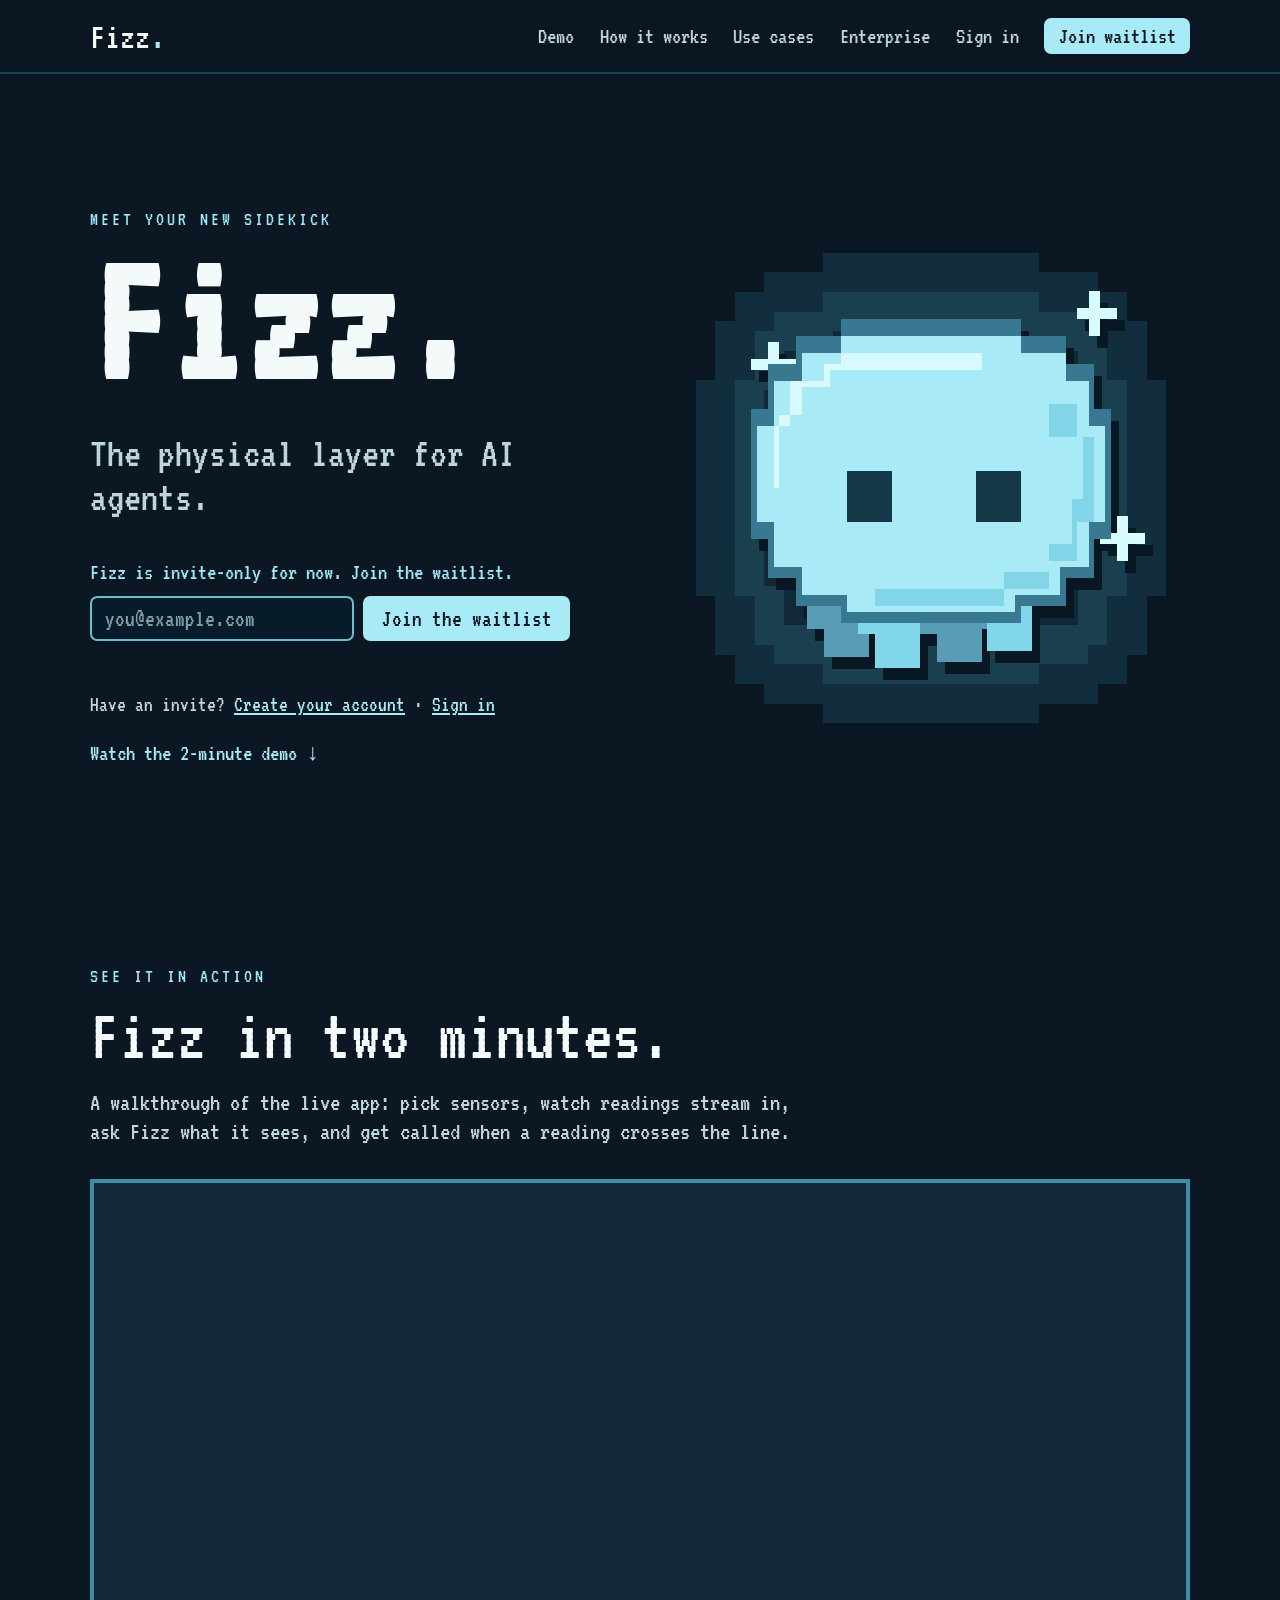
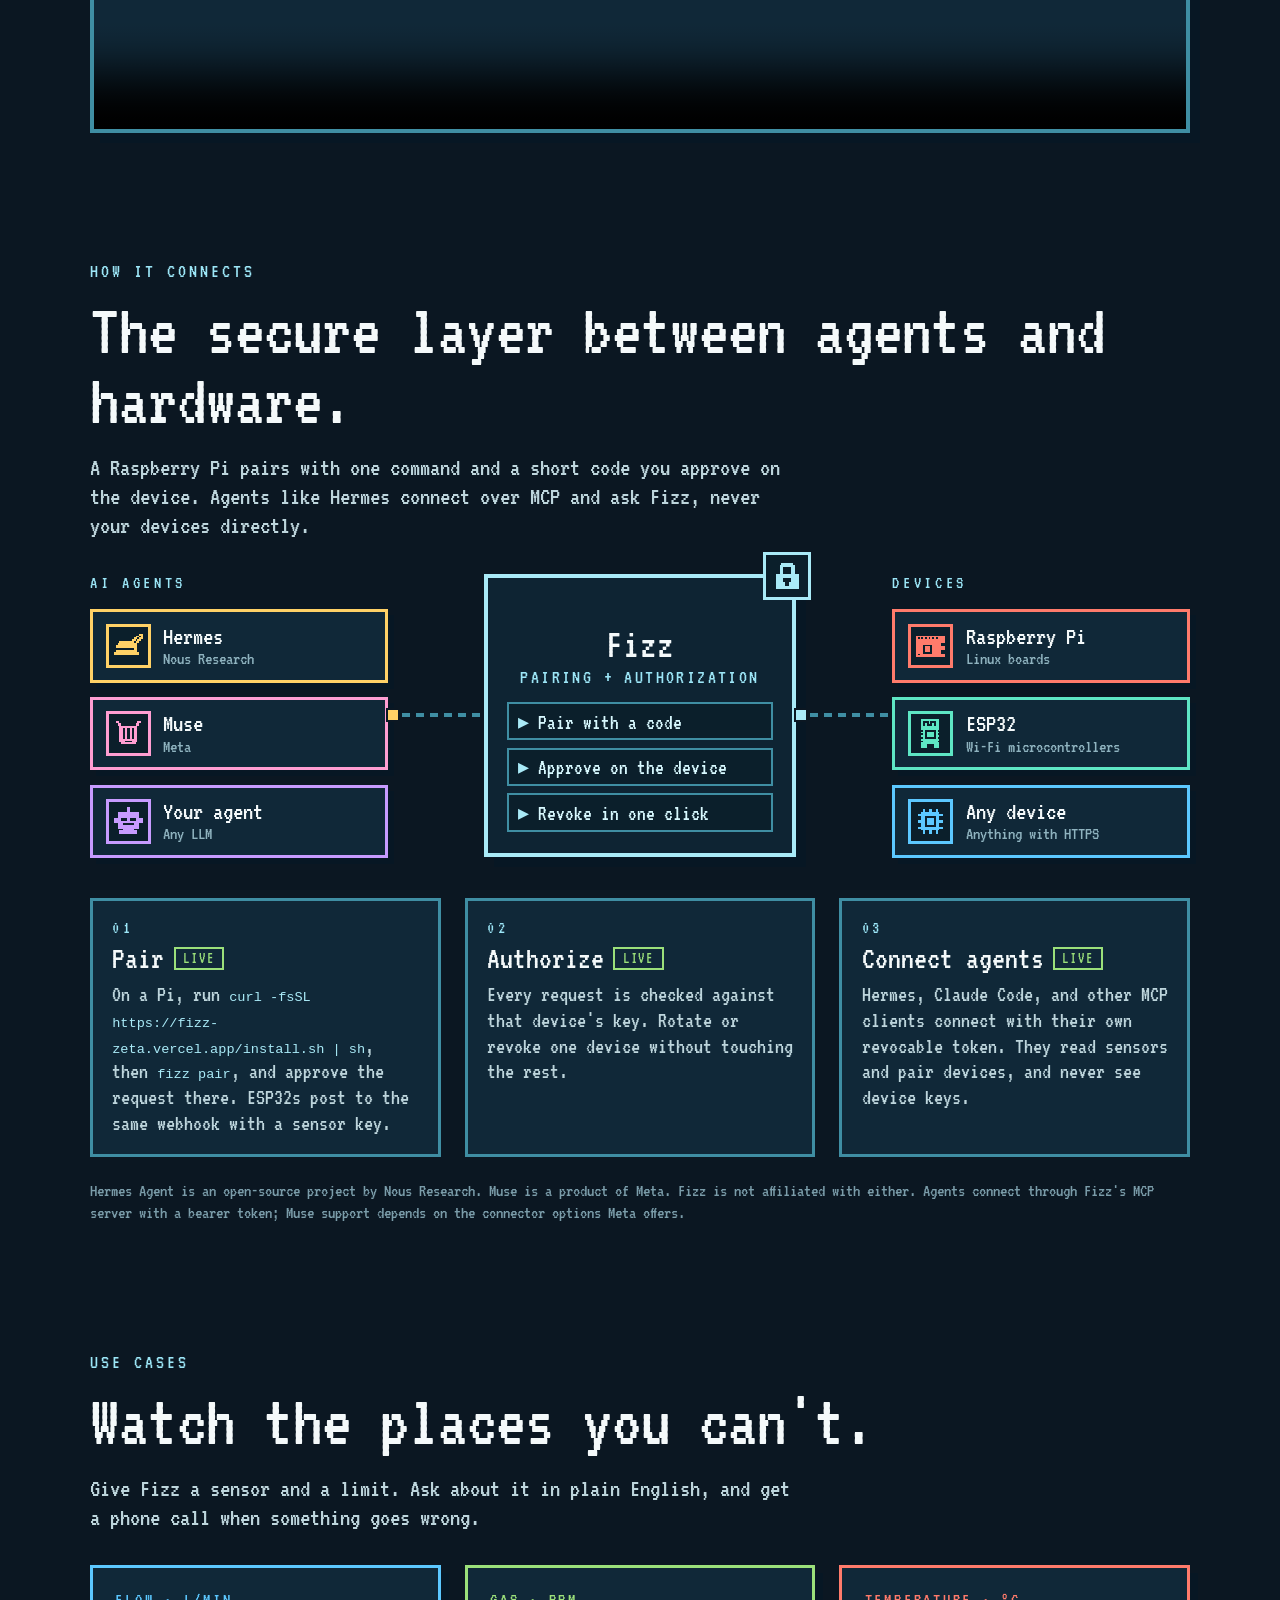
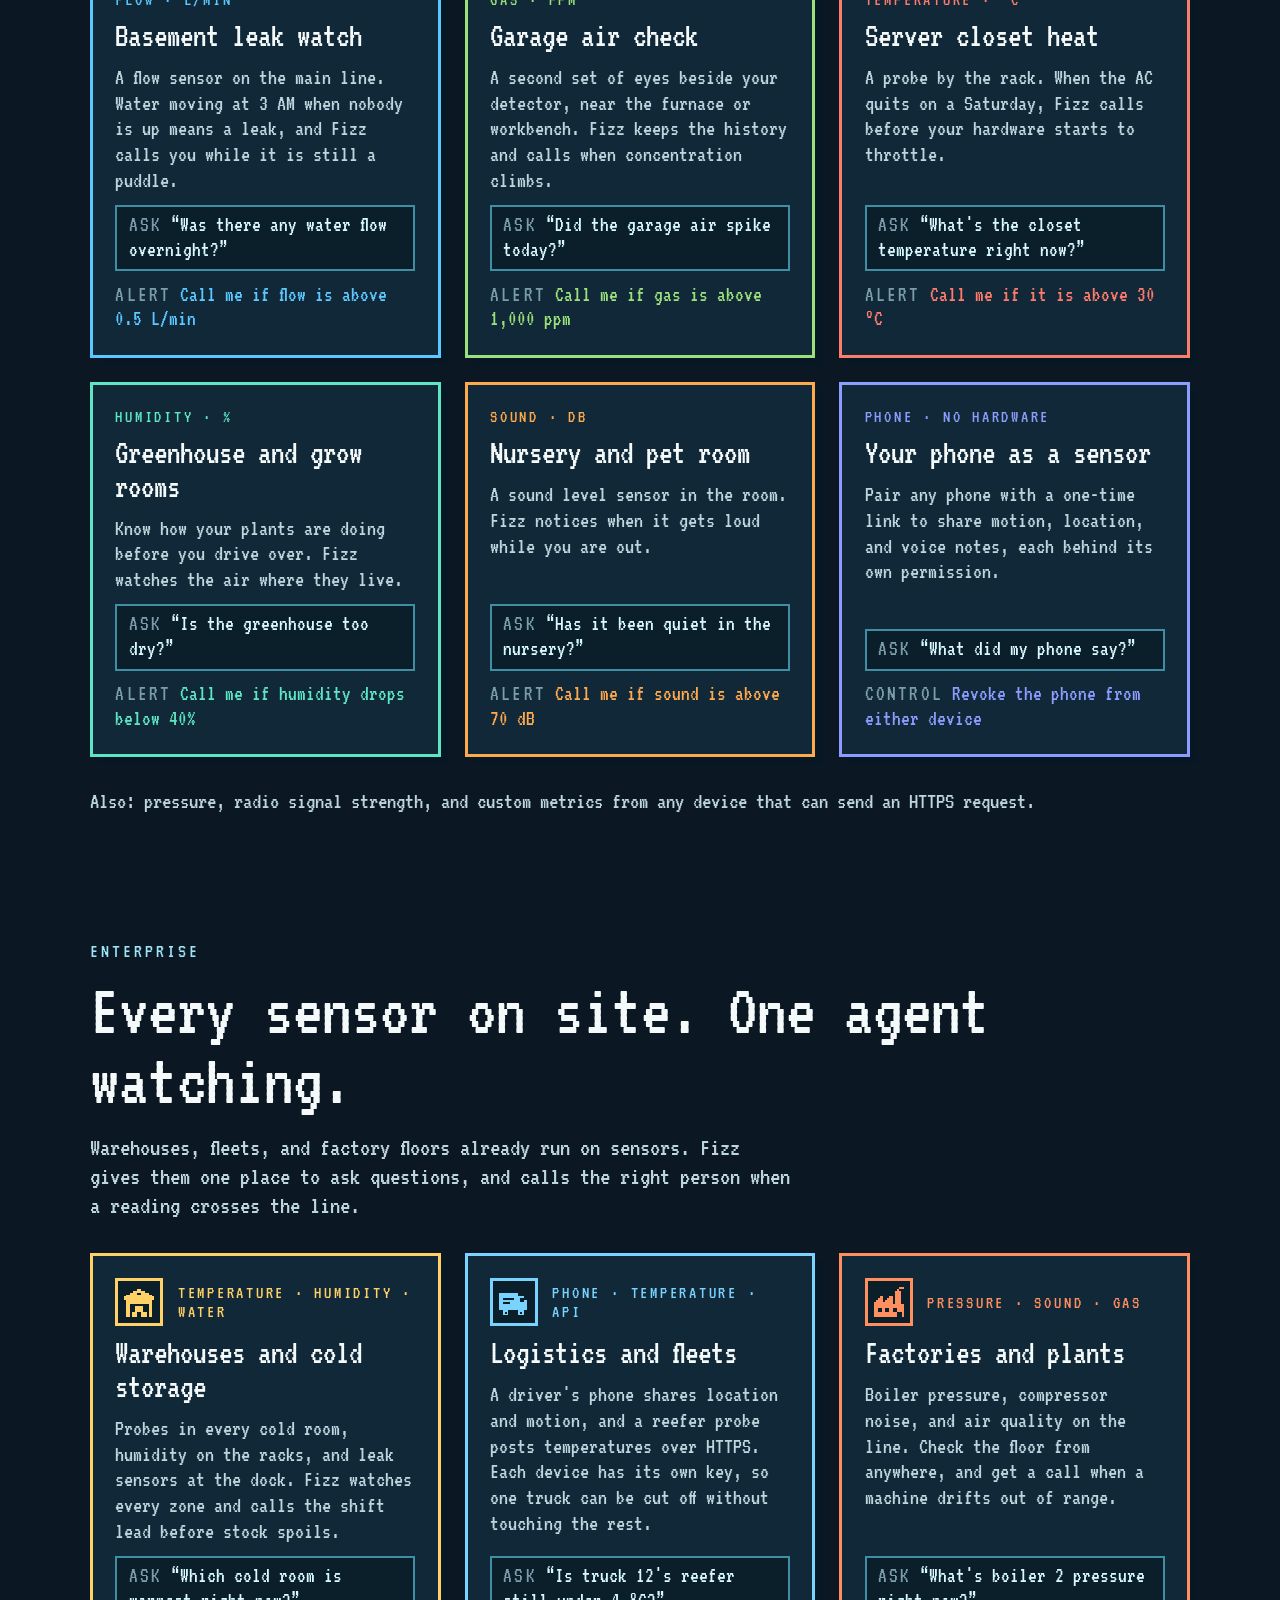
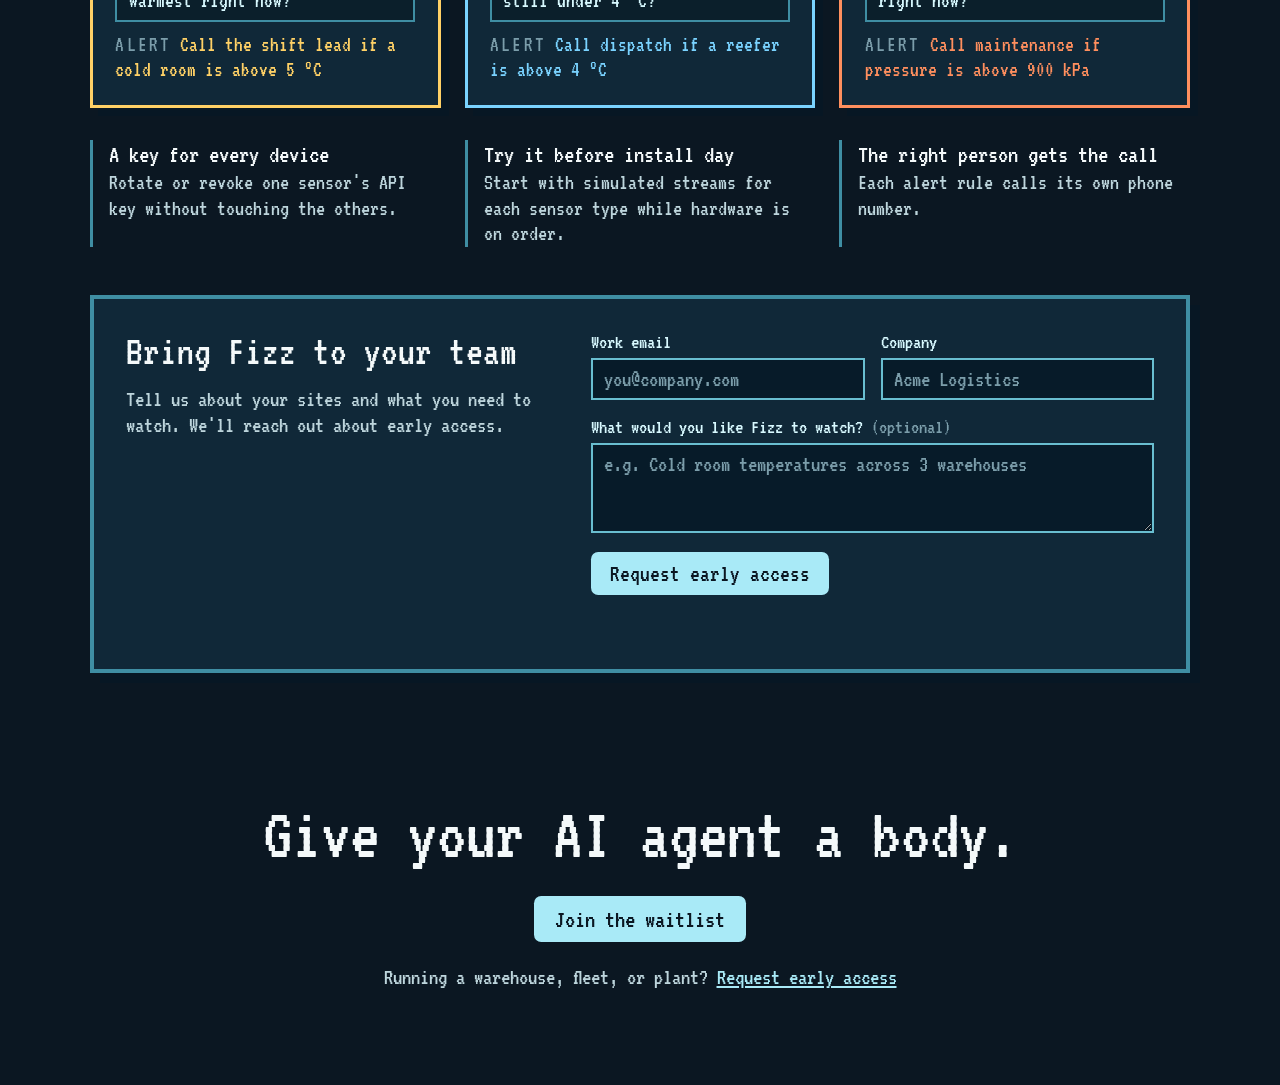
==== commit d8d1e740: "Connect AI agents over MCP and pair devices with the Fizz CLI Agents such as Hermes and Claude Code " ====
--- a/public/index.html
+++ b/public/index.html
@@ -113,6 +113,7 @@
       .status.live { color: #9be07a; }
       .status.soon { color: #ffd166; }
       .connect-steps p { margin: 0; font-size: 1.4rem; line-height: 1.15; color: #bdd5dc; }
+      .connect-steps code { font-family: monospace; font-size: .85rem; color: #a9eaf7; overflow-wrap: anywhere; }
       .fine-print { margin: 1.4rem 0 0; font-size: 1.15rem; line-height: 1.2; color: #7b9daa; }
       .ent-points { display: grid; grid-template-columns: repeat(3, minmax(0, 1fr)); gap: 1.5rem; margin: 2rem 0 0; padding: 0; list-style: none; }
       .ent-points li { padding-left: 1rem; border-left: 3px solid #3f8ea3; font-size: 1.4rem; line-height: 1.15; color: #bdd5dc; }
@@ -271,7 +272,7 @@
       <section class="section connect" id="connect" aria-labelledby="connect-title">
         <p class="eyebrow">How it connects</p>
         <h2 id="connect-title">The secure layer between agents and hardware.</h2>
-        <p class="lede">Raspberry Pis and ESP32s pair with Fizz once and post readings to a webhook with their own key. Agents like Hermes and Muse will ask Fizz, never your devices directly.</p>
+        <p class="lede">A Raspberry Pi pairs with one command and a short code you approve on the device. Agents like Hermes connect over MCP and ask Fizz, never your devices directly.</p>
         <div class="flow" role="img" aria-label="Diagram: AI agents such as Hermes and Muse connect to Fizz, which handles pairing and authorization, and Fizz connects to devices such as Raspberry Pi and ESP32 boards.">
           <div class="flow-col" aria-hidden="true">
             <p class="flow-label">AI agents</p>
@@ -285,7 +286,7 @@
             <img src="/fizz-agent.svg" alt="">
             <h3>Fizz</h3>
             <p>Pairing + authorization</p>
-            <ul><li>Webhook pairing</li><li>A key per device</li><li>Revoke in one click</li></ul>
+            <ul><li>Pair with a code</li><li>Approve on the device</li><li>Revoke in one click</li></ul>
           </div>
           <div class="wire" aria-hidden="true"><span class="packet back"></span><span class="packet"></span></div>
           <div class="flow-col" aria-hidden="true">
@@ -296,11 +297,11 @@
           </div>
         </div>
         <ol class="connect-steps">
-          <li><span class="n">01</span><h3>Pair <span class="status live">Live</span></h3><p>Add a sensor in API mode. Fizz shows its key once, and your Pi or ESP32 posts readings to the Fizz webhook with it.</p></li>
+          <li><span class="n">01</span><h3>Pair <span class="status live">Live</span></h3><p>On a Pi, run <code>curl -fsSL https://fizz-zeta.vercel.app/install.sh | sh</code>, then <code>fizz pair</code>, and approve the request there. ESP32s post to the same webhook with a sensor key.</p></li>
           <li><span class="n">02</span><h3>Authorize <span class="status live">Live</span></h3><p>Every request is checked against that device's key. Rotate or revoke one device without touching the rest.</p></li>
-          <li><span class="n">03</span><h3>Connect agents <span class="status soon">Coming soon</span></h3><p>Hermes, Muse, and other agents get scoped access through Fizz. They never see your device keys.</p></li>
+          <li><span class="n">03</span><h3>Connect agents <span class="status live">Live</span></h3><p>Hermes, Claude Code, and other MCP clients connect with their own revocable token. They read sensors and pair devices, and never see device keys.</p></li>
         </ol>
-        <p class="fine-print">Hermes Agent is an open-source project by Nous Research. Muse is a product of Meta. Fizz is not affiliated with either, and agent connections are still in development.</p>
+        <p class="fine-print">Hermes Agent is an open-source project by Nous Research. Muse is a product of Meta. Fizz is not affiliated with either. Agents connect through Fizz's MCP server with a bearer token; Muse support depends on the connector options Meta offers.</p>
       </section>
       <section class="section uses" id="use-cases" aria-labelledby="uses-title">
         <p class="eyebrow">Use cases</p>
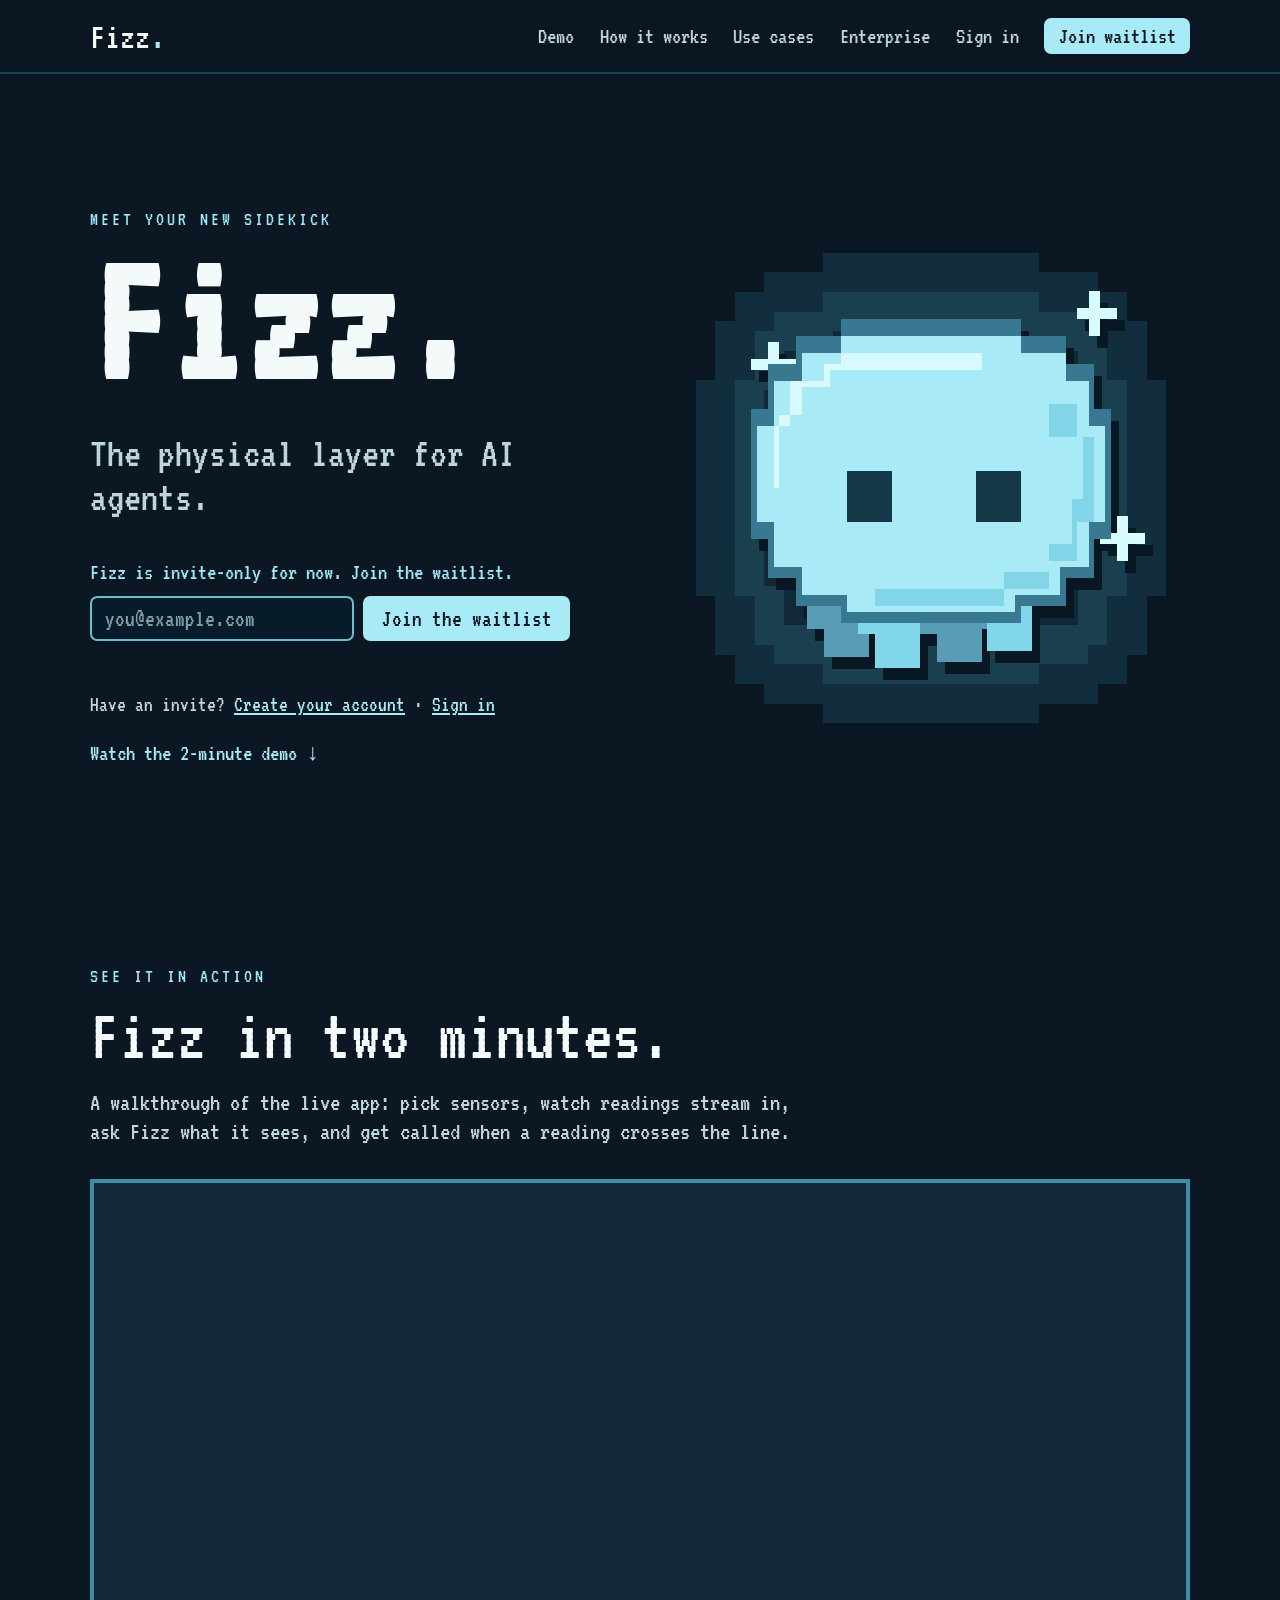
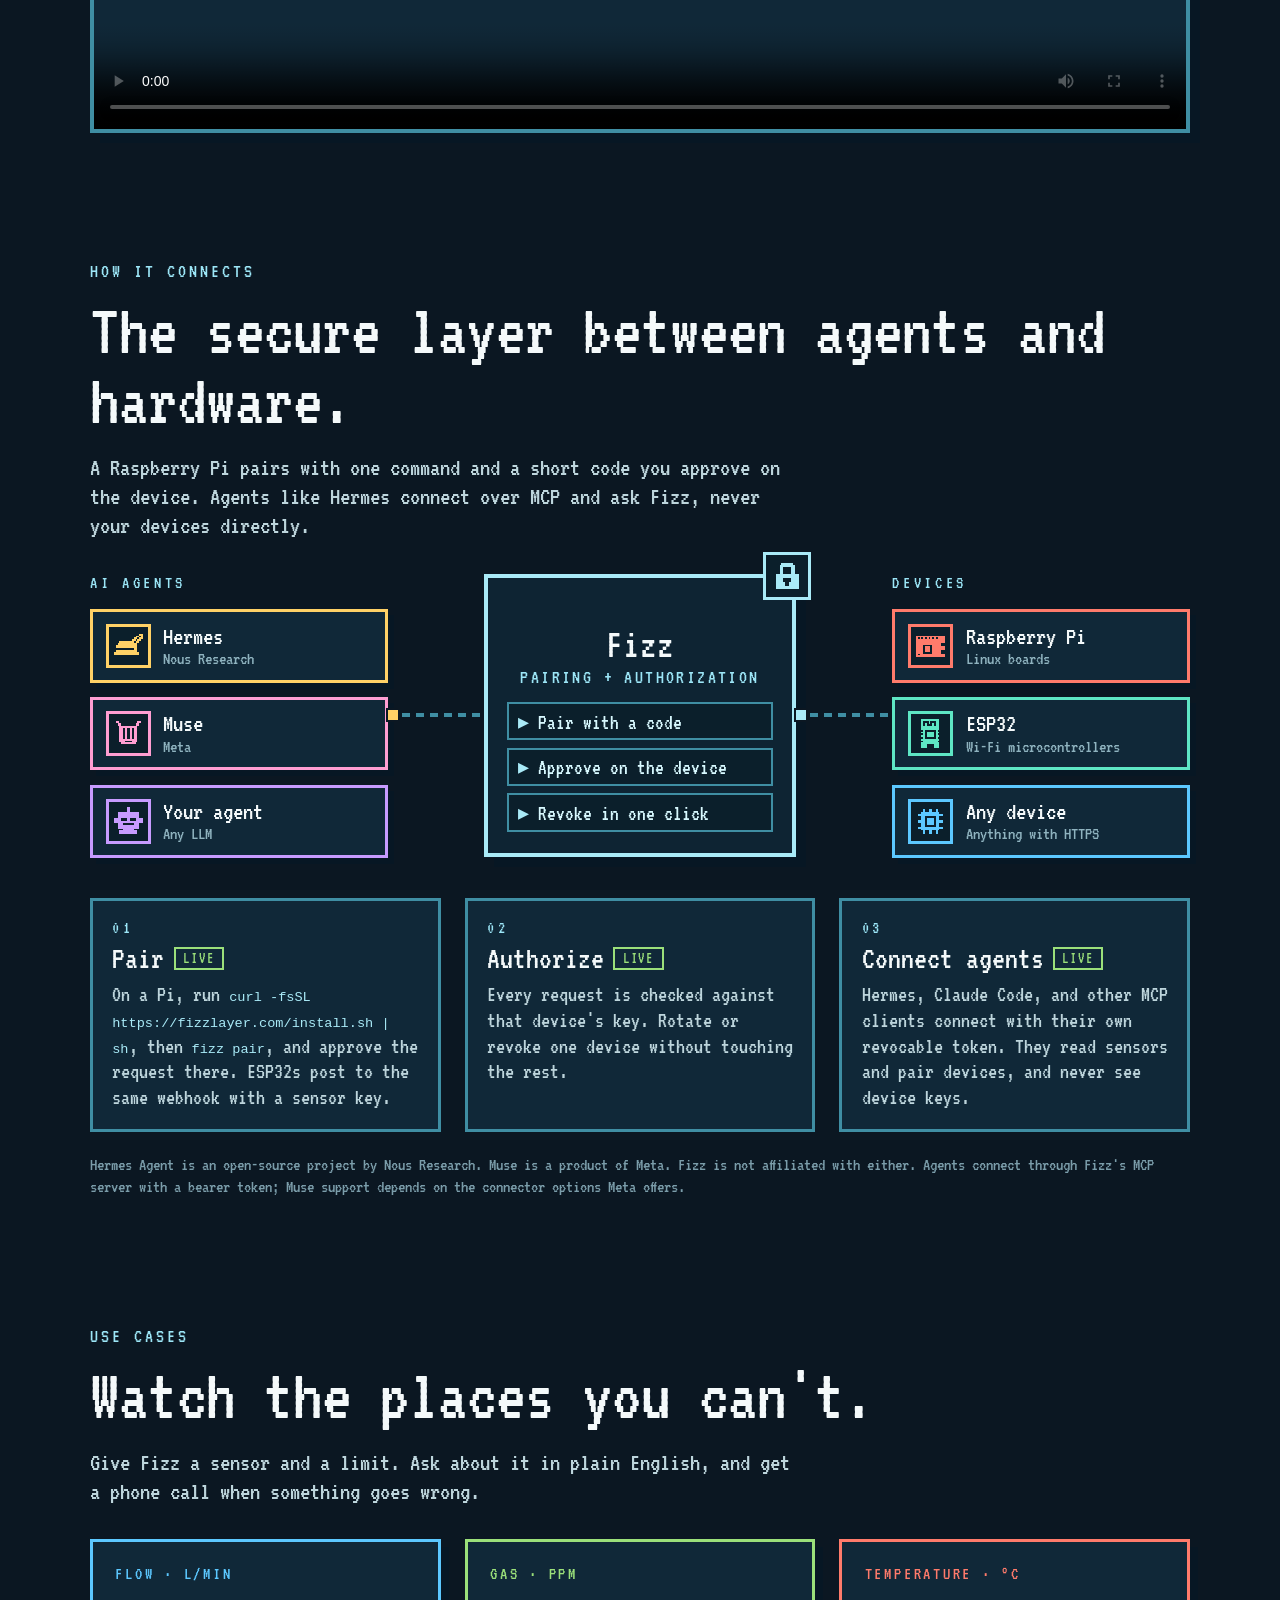
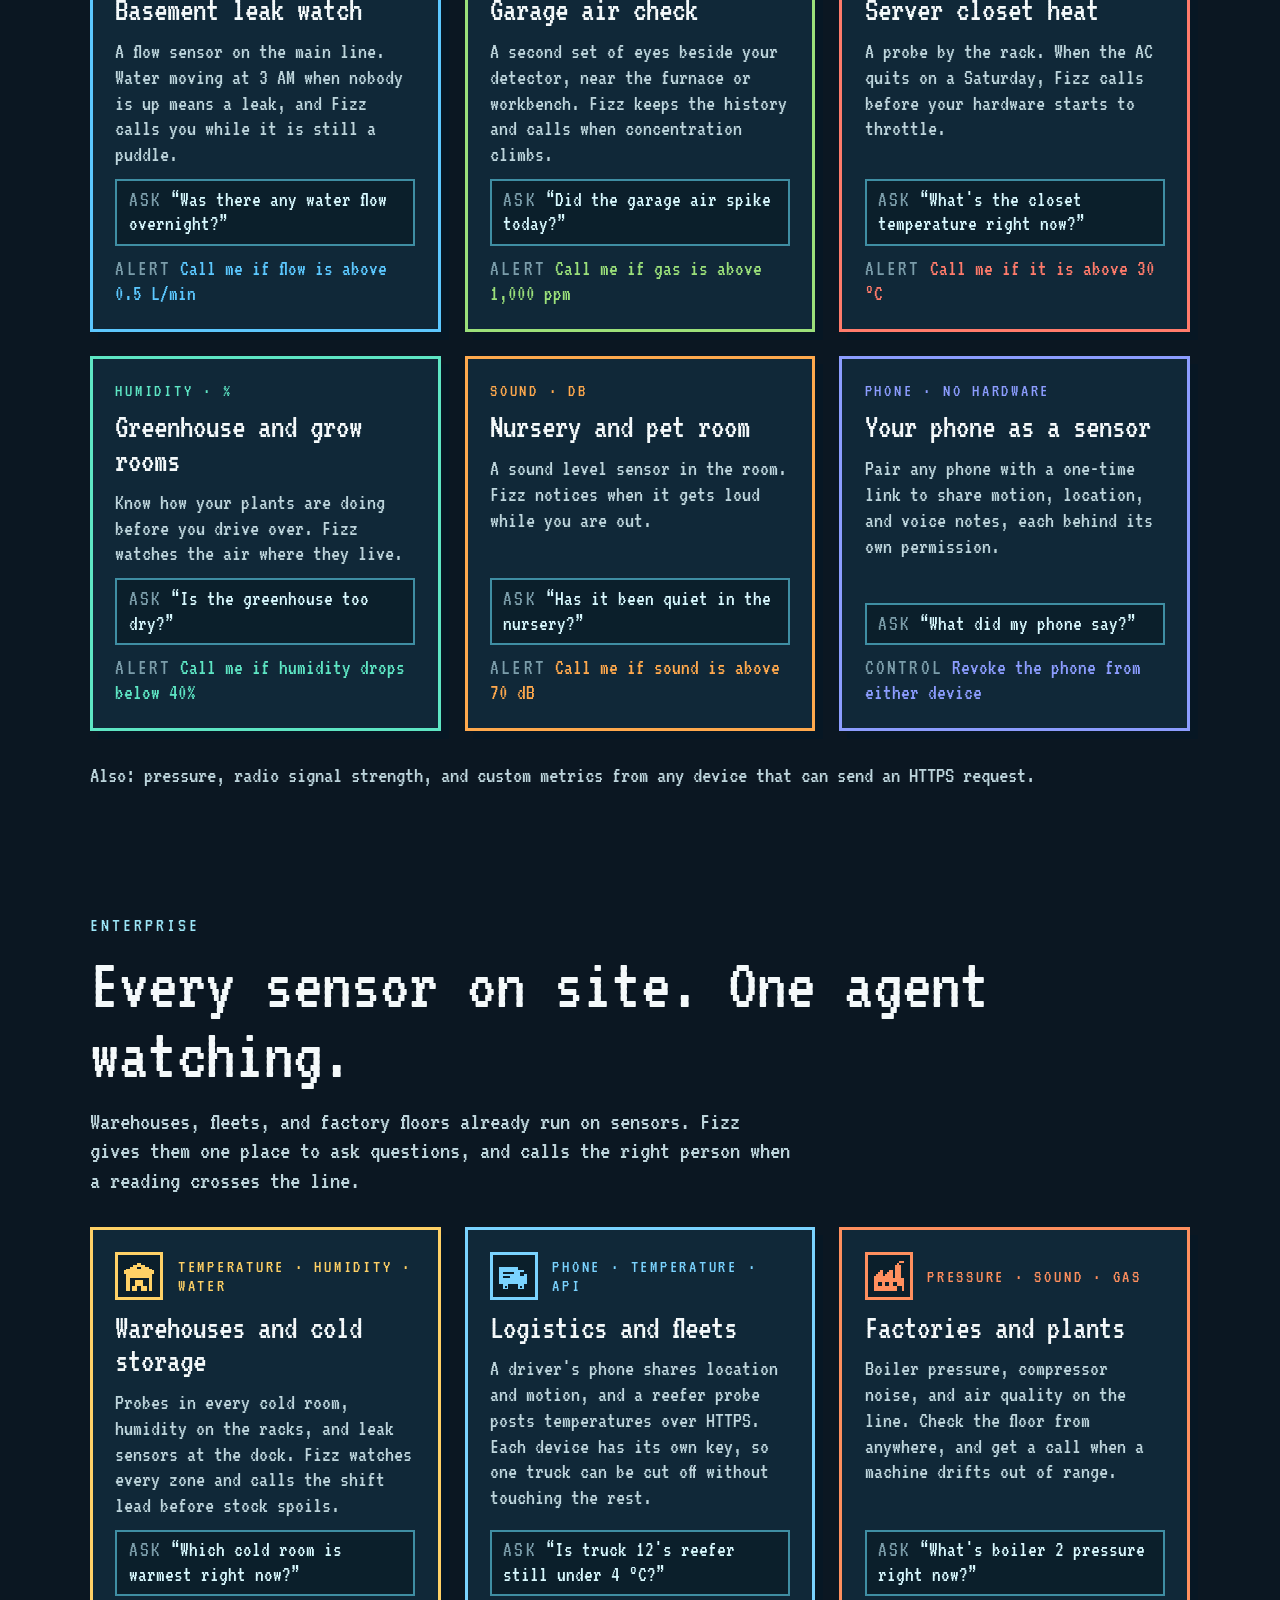
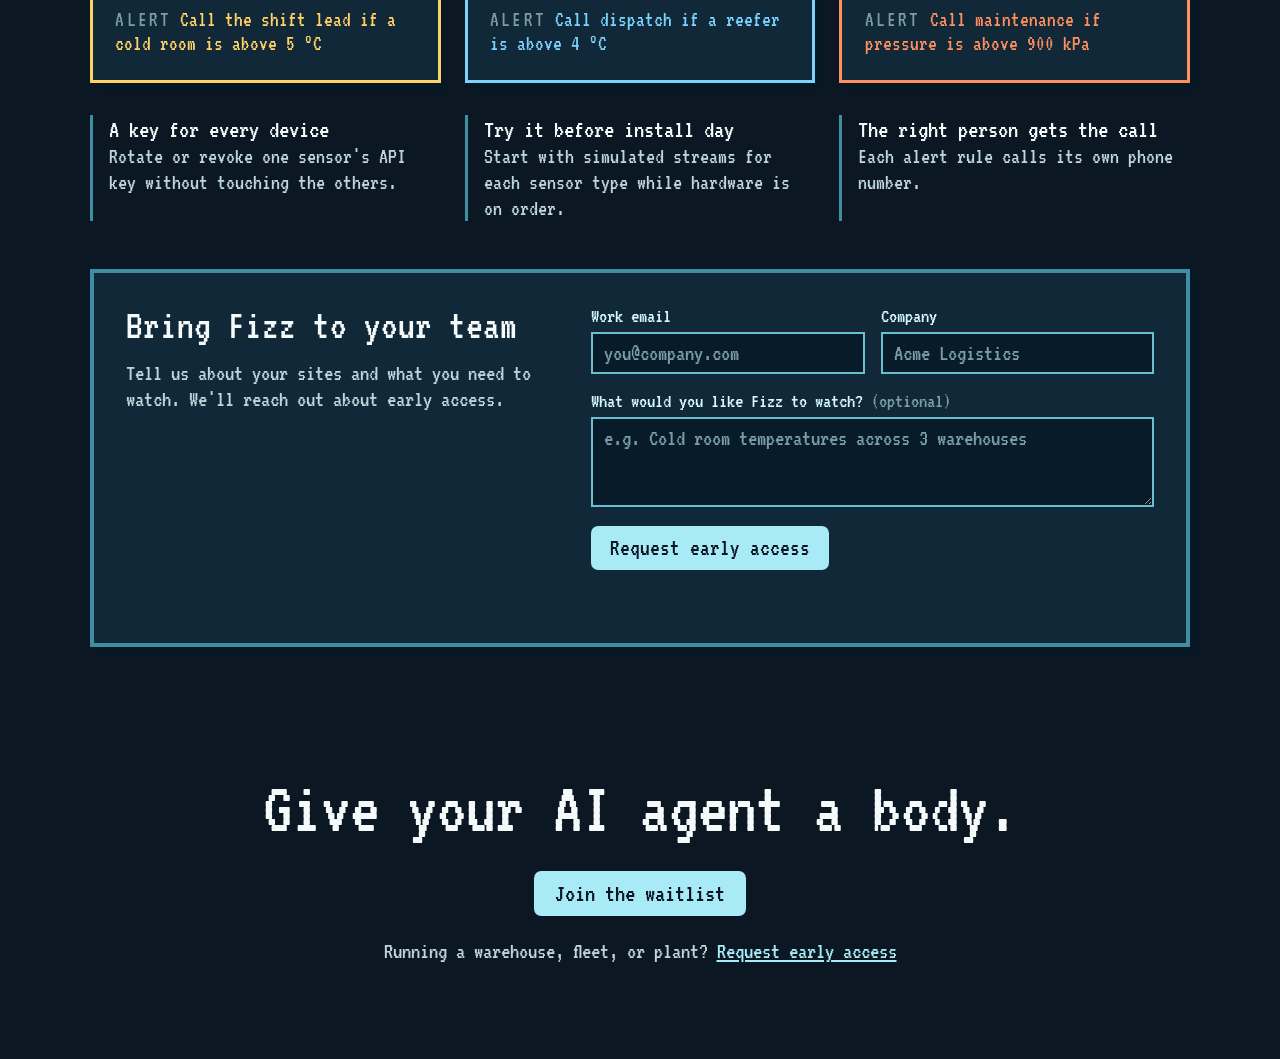
==== commit 41ea02bc: "Move Fizz to fizzlayer.com Point the CLI default API, installer, release notes, docs, landing pages," ====
--- a/public/index.html
+++ b/public/index.html
@@ -8,10 +8,10 @@
     <meta name="description" content="Meet Fizz, the physical layer for AI agents. Connect any sensor, ask about it in plain English, and get a call when something goes wrong. Join the waitlist.">
     <meta property="og:type" content="website">
     <meta property="og:site_name" content="Fizz">
-    <meta property="og:url" content="https://fizz-zeta.vercel.app/">
+    <meta property="og:url" content="https://fizzlayer.com/">
     <meta property="og:title" content="Fizz — The physical layer for AI agents">
     <meta property="og:description" content="Connect any sensor, ask about it in plain English, and get a call when something goes wrong. Join the waitlist.">
-    <meta property="og:image" content="https://fizz-zeta.vercel.app/og.png">
+    <meta property="og:image" content="https://fizzlayer.com/og.png">
     <meta property="og:image:width" content="1200">
     <meta property="og:image:height" content="630">
     <meta property="og:image:alt" content="Fizz, a pixel-art mascot, beside the tagline “The physical layer for AI agents” and nine sensor icons.">
@@ -297,7 +297,7 @@
           </div>
         </div>
         <ol class="connect-steps">
-          <li><span class="n">01</span><h3>Pair <span class="status live">Live</span></h3><p>On a Pi, run <code>curl -fsSL https://fizz-zeta.vercel.app/install.sh | sh</code>, then <code>fizz pair</code>, and approve the request there. ESP32s post to the same webhook with a sensor key.</p></li>
+          <li><span class="n">01</span><h3>Pair <span class="status live">Live</span></h3><p>On a Pi, run <code>curl -fsSL https://fizzlayer.com/install.sh | sh</code>, then <code>fizz pair</code>, and approve the request there. ESP32s post to the same webhook with a sensor key.</p></li>
           <li><span class="n">02</span><h3>Authorize <span class="status live">Live</span></h3><p>Every request is checked against that device's key. Rotate or revoke one device without touching the rest.</p></li>
           <li><span class="n">03</span><h3>Connect agents <span class="status live">Live</span></h3><p>Hermes, Claude Code, and other MCP clients connect with their own revocable token. They read sensors and pair devices, and never see device keys.</p></li>
         </ol>
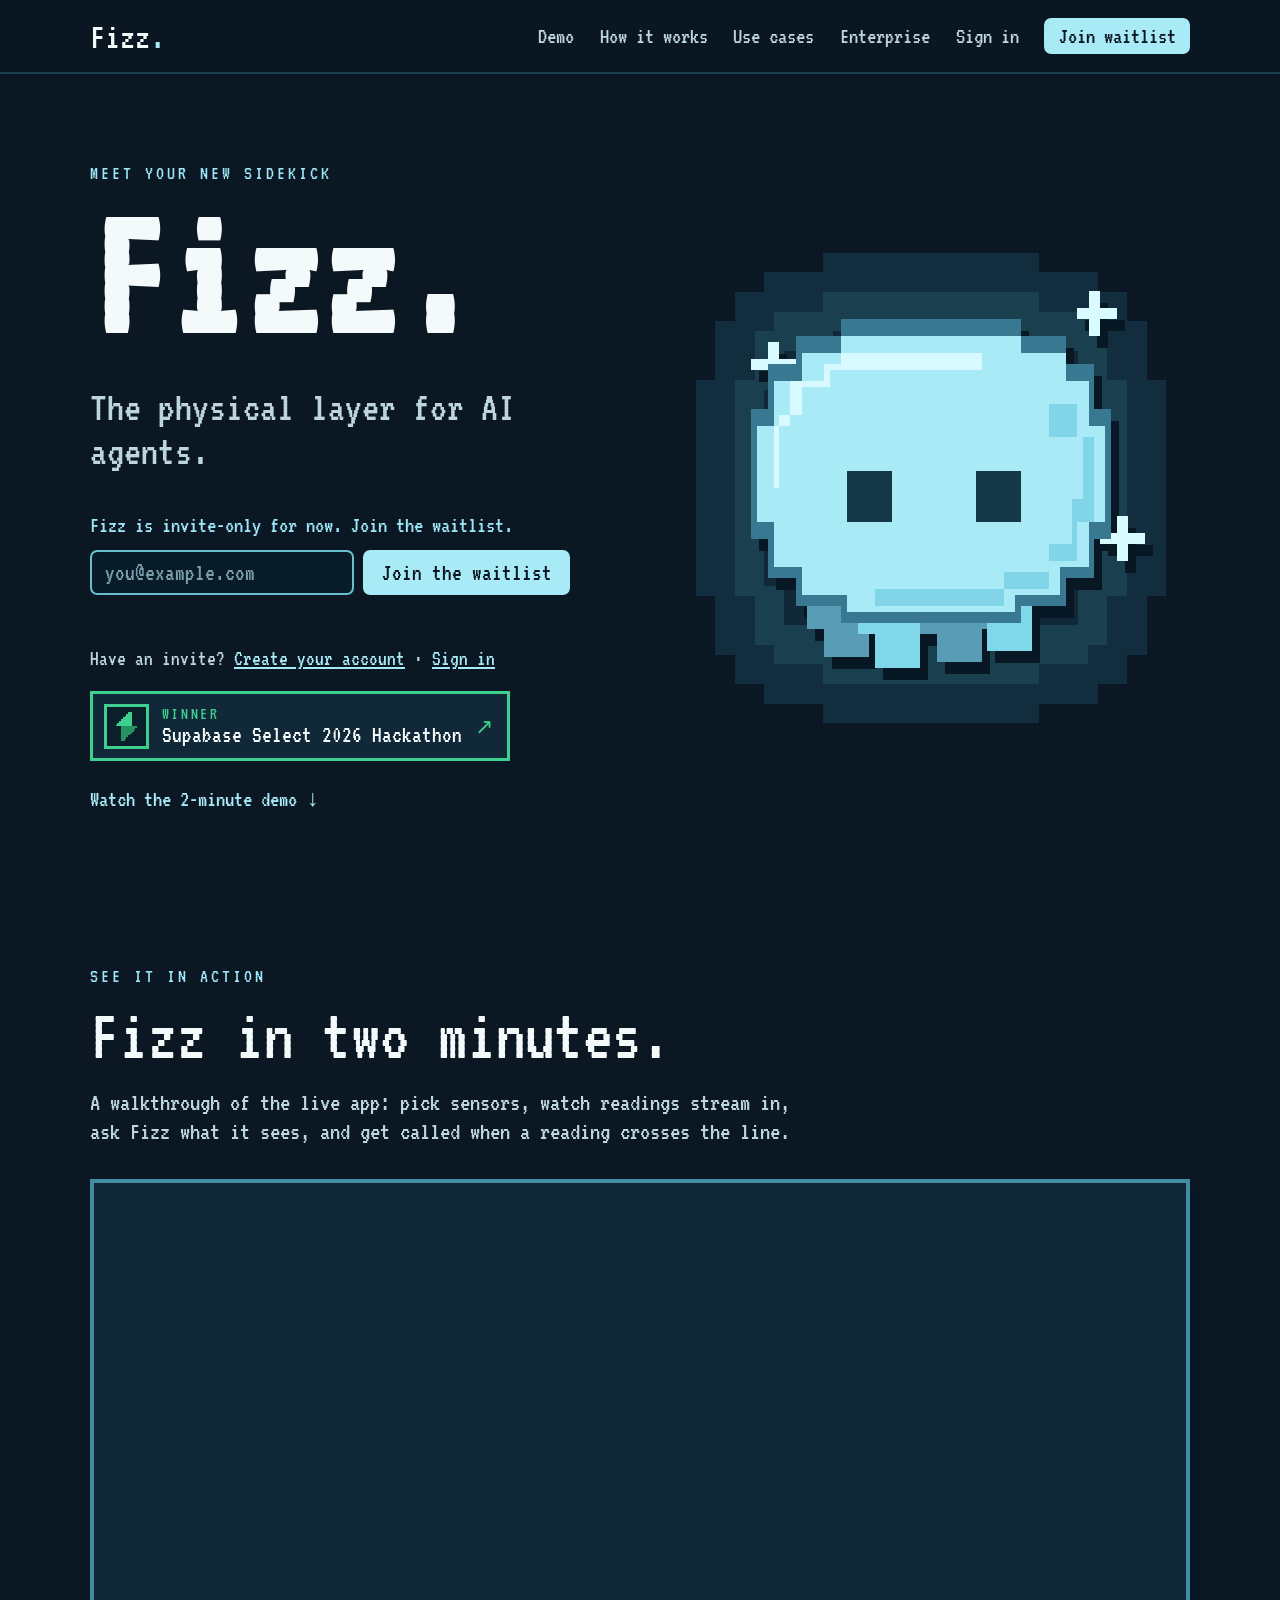
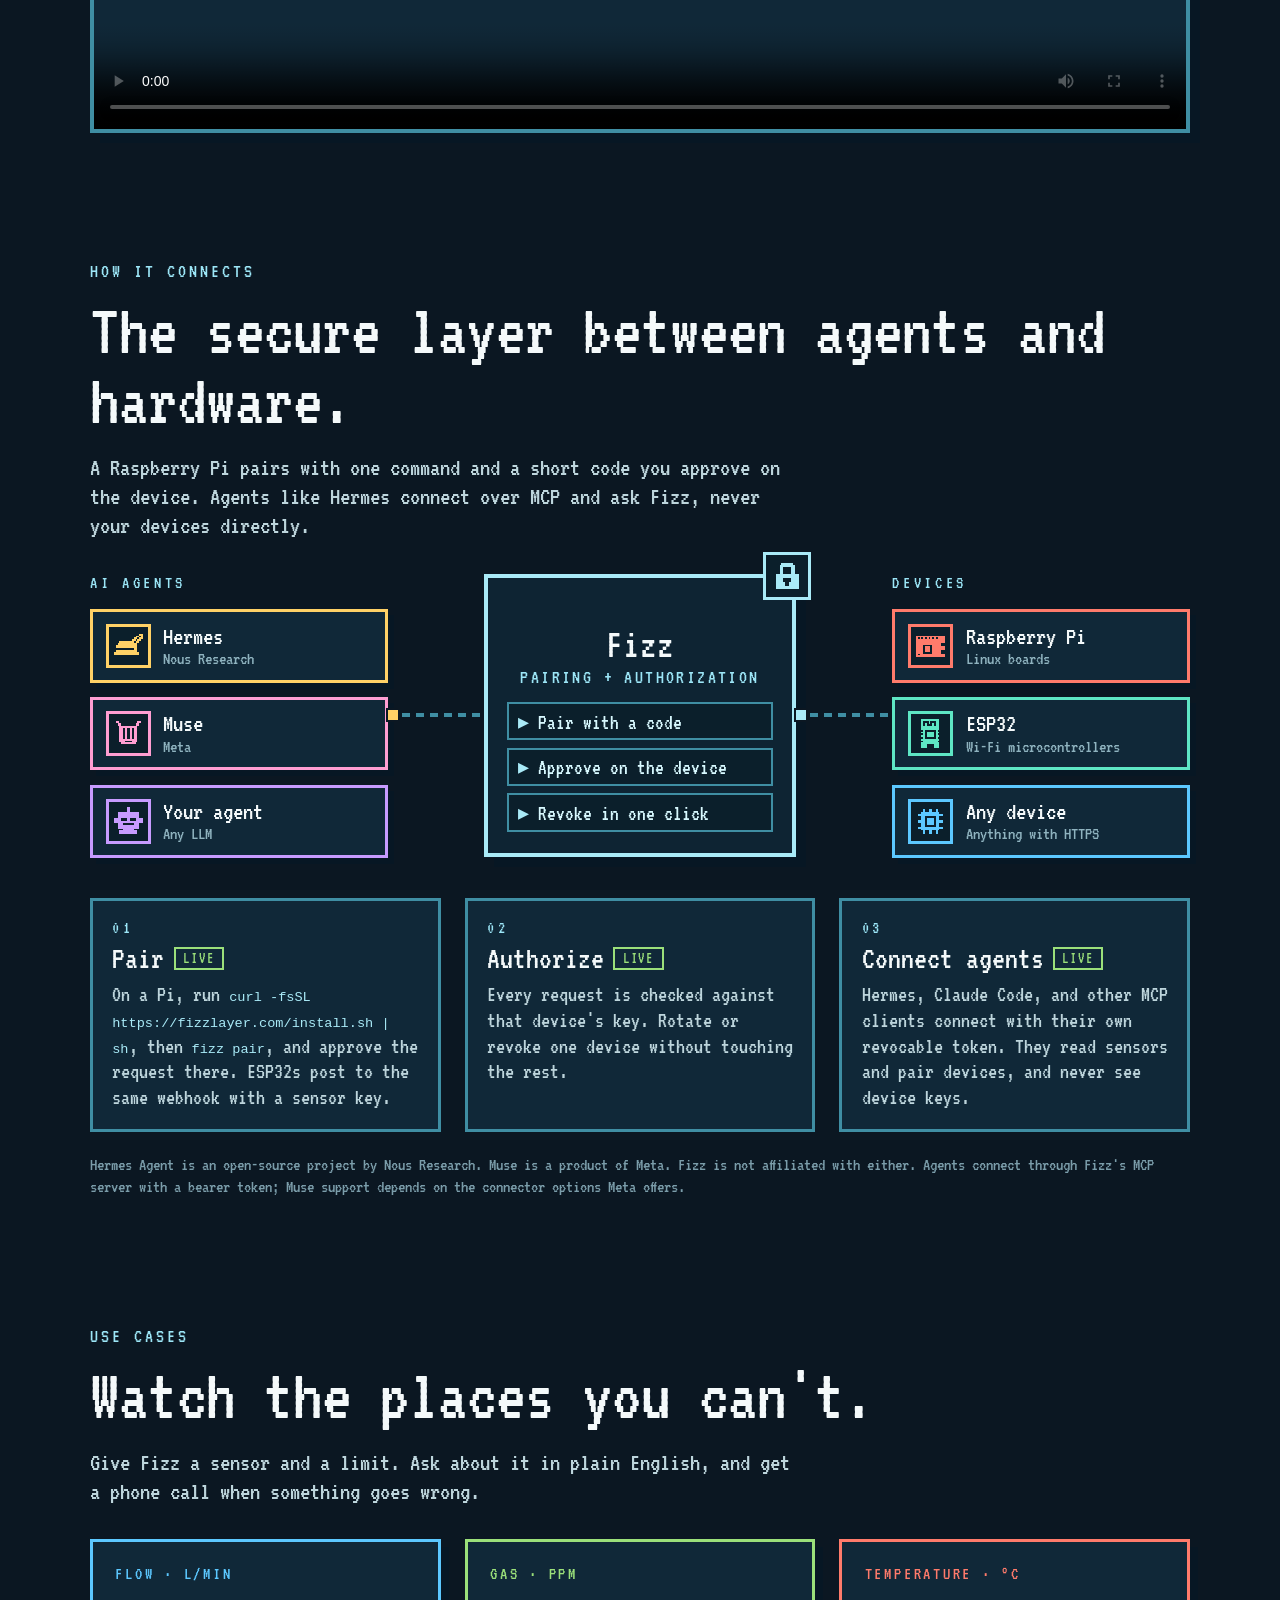
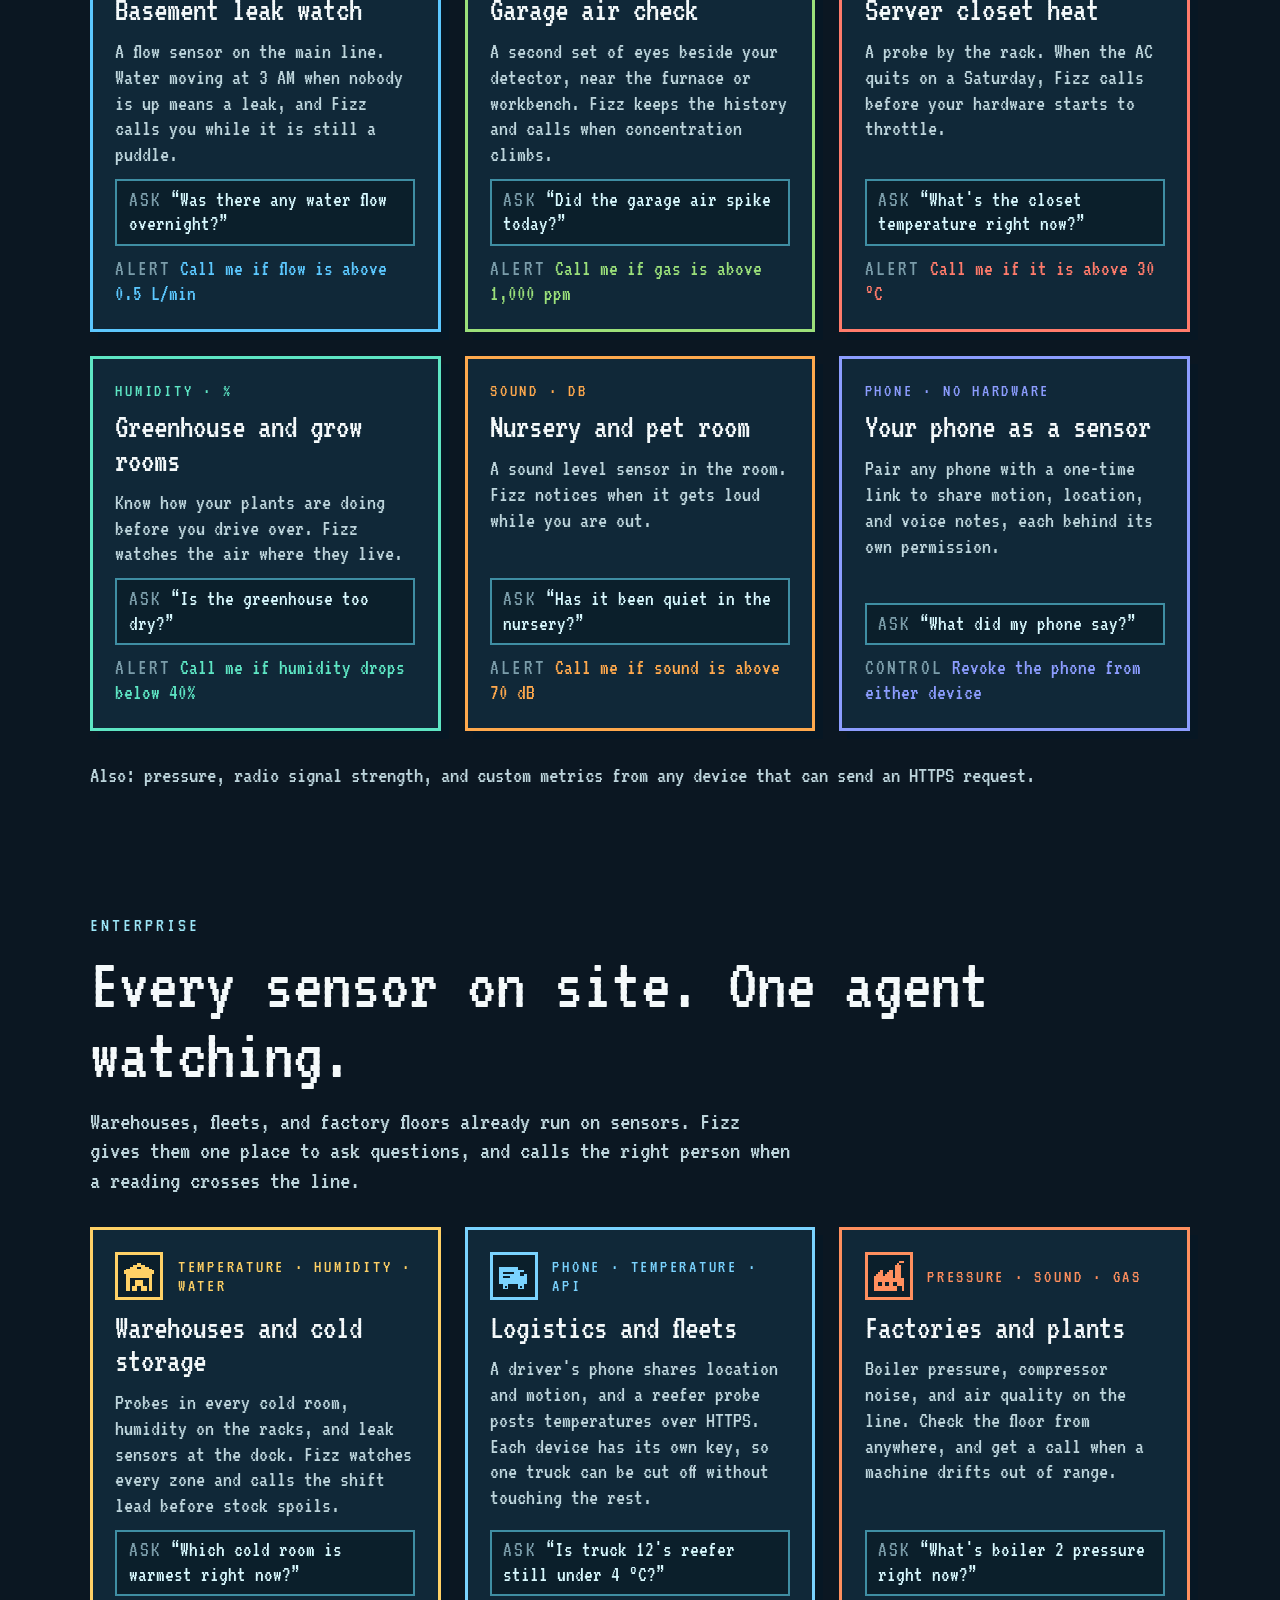
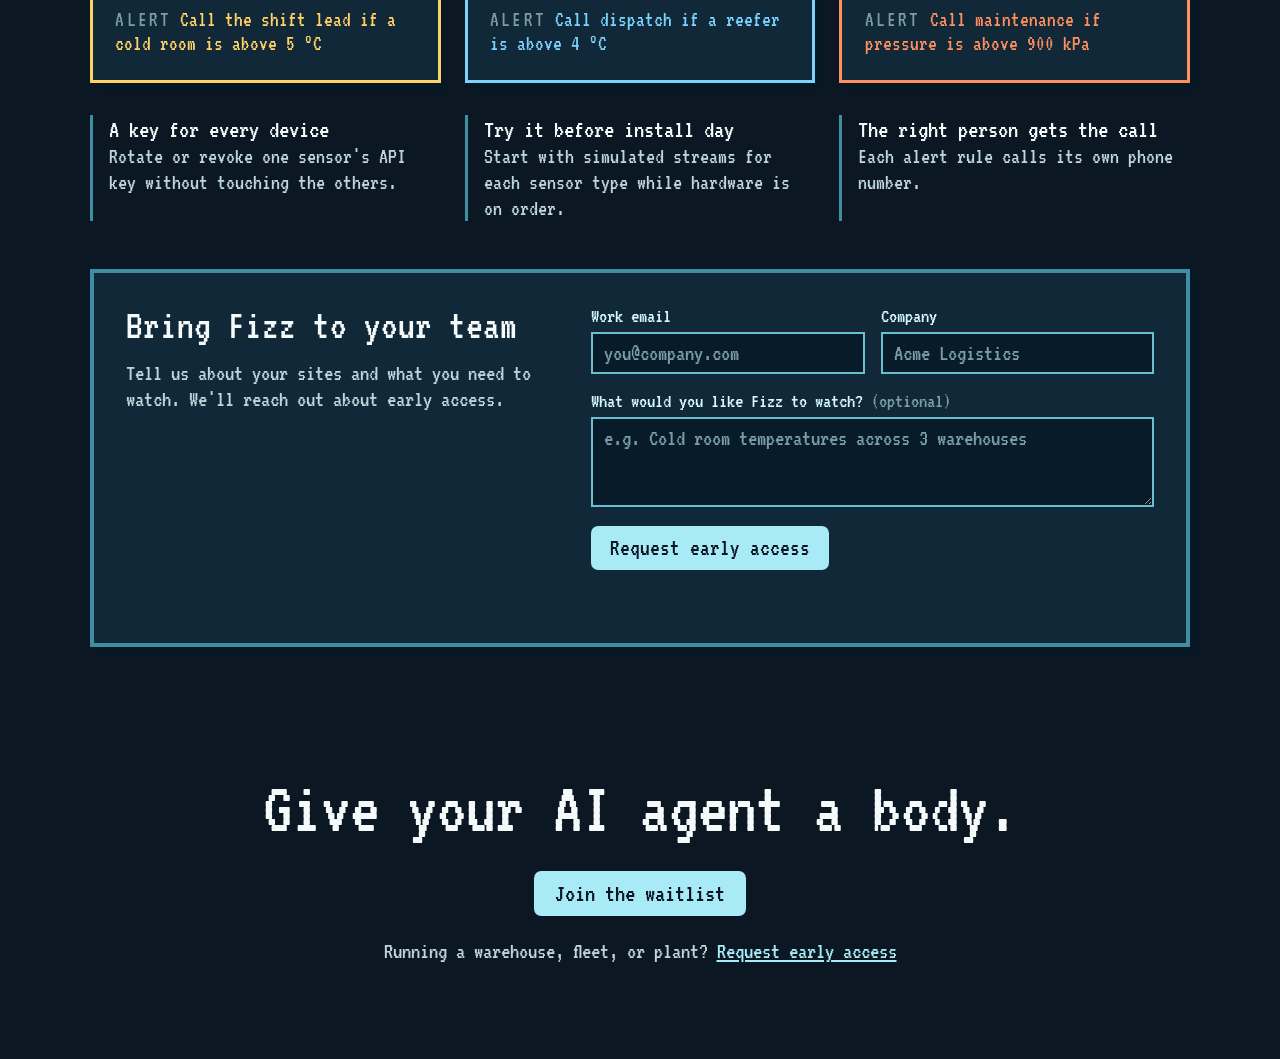
==== commit bbc90b1d: "Show the Supabase Select 2026 hackathon win on the landing page A pixel-style card under the hero li" ====
--- a/public/index.html
+++ b/public/index.html
@@ -56,6 +56,13 @@
       .waitlist-status.error { color: #ffb9af; }
       .invite { margin: 1rem 0 0; font-size: 1.35rem; color: #bdd5dc; }
       .invite a { color: #a9eaf7; }
+      .award-card { --sensor-color: #3ecf8e; display: flex; align-items: center; gap: .8rem; width: fit-content; max-width: 100%; margin-top: 1.4rem; padding: .6rem .9rem .6rem .7rem; color: #f4f9fa; text-decoration: none; background: #102838; border: 3px solid var(--sensor-color); box-shadow: 6px 6px 0 #071724; }
+      .award-card:hover { background: #12333f; }
+      .award-card .kind-badge { width: 2.8rem; height: 2.8rem; }
+      .award-card .kind-badge svg { width: 1.8rem; height: 1.8rem; }
+      .award-card small { display: block; font-size: 1.1rem; letter-spacing: .15em; color: var(--sensor-color); text-transform: uppercase; }
+      .award-card strong { display: block; font-size: 1.5rem; font-weight: 400; line-height: 1; }
+      .award-card .arrow { color: var(--sensor-color); font-size: 1.4rem; }
       .scroll-cue { display: inline-block; margin-top: 1.6rem; font-size: 1.45rem; color: #a9eaf7; text-decoration: none; }
       .scroll-cue:hover { color: #d1f7ff; }
       a:focus-visible, button:focus-visible, input:focus-visible, video:focus-visible { outline: 3px solid white; outline-offset: 4px; }
@@ -182,6 +189,7 @@
         .copy { grid-row: 2; }
         .tagline { margin: 1.2rem auto 2rem; }
         .waitlist { margin: 0 auto; flex-direction: column; }
+        .award-card { margin-left: auto; margin-right: auto; text-align: left; }
       }
       @media (prefers-reduced-motion: reduce) {
         .mascot-runner, .tentacle-left, .tentacle-right, .spark { animation: none; }
@@ -225,6 +233,11 @@
           </form>
           <p class="waitlist-status" id="waitlist-status" role="status" aria-live="polite"></p>
           <p class="invite">Have an invite? <a href="/app.html">Create your account</a> · <a href="/app.html#sign-in">Sign in</a></p>
+          <a class="award-card" href="https://hackathon.supabase.com/supabase-select-2026-hackathon/teams/7c144db2-dee5-42a7-9aaa-5348143c3a06" target="_blank" rel="noopener">
+            <span class="kind-badge"><svg viewBox="0 0 16 16" shape-rendering="crispEdges" aria-hidden="true"><path d="M9 0h2v1h-2zM8 1h3v1h-3zM7 2h4v1h-4zM6 3h5v1h-5zM5 4h6v1h-6zM4 5h7v1h-7zM3 6h8v1h-8zM2 7h9v1h-9z"/><path fill="#249361" d="M5 8h9v1h-9zM5 9h8v1h-8zM5 10h7v1h-7zM5 11h6v1h-6zM5 12h5v1h-5zM5 13h4v1h-4zM5 14h3v1h-3zM5 15h2v1h-2z"/></svg></span>
+            <span><small>Winner</small><strong>Supabase Select 2026 Hackathon</strong></span>
+            <span class="arrow" aria-hidden="true">↗</span><span class="visually-hidden"> (opens in a new tab)</span>
+          </a>
           <a class="scroll-cue" href="#demo">Watch the 2-minute demo ↓</a>
         </div>
         <div class="stage">
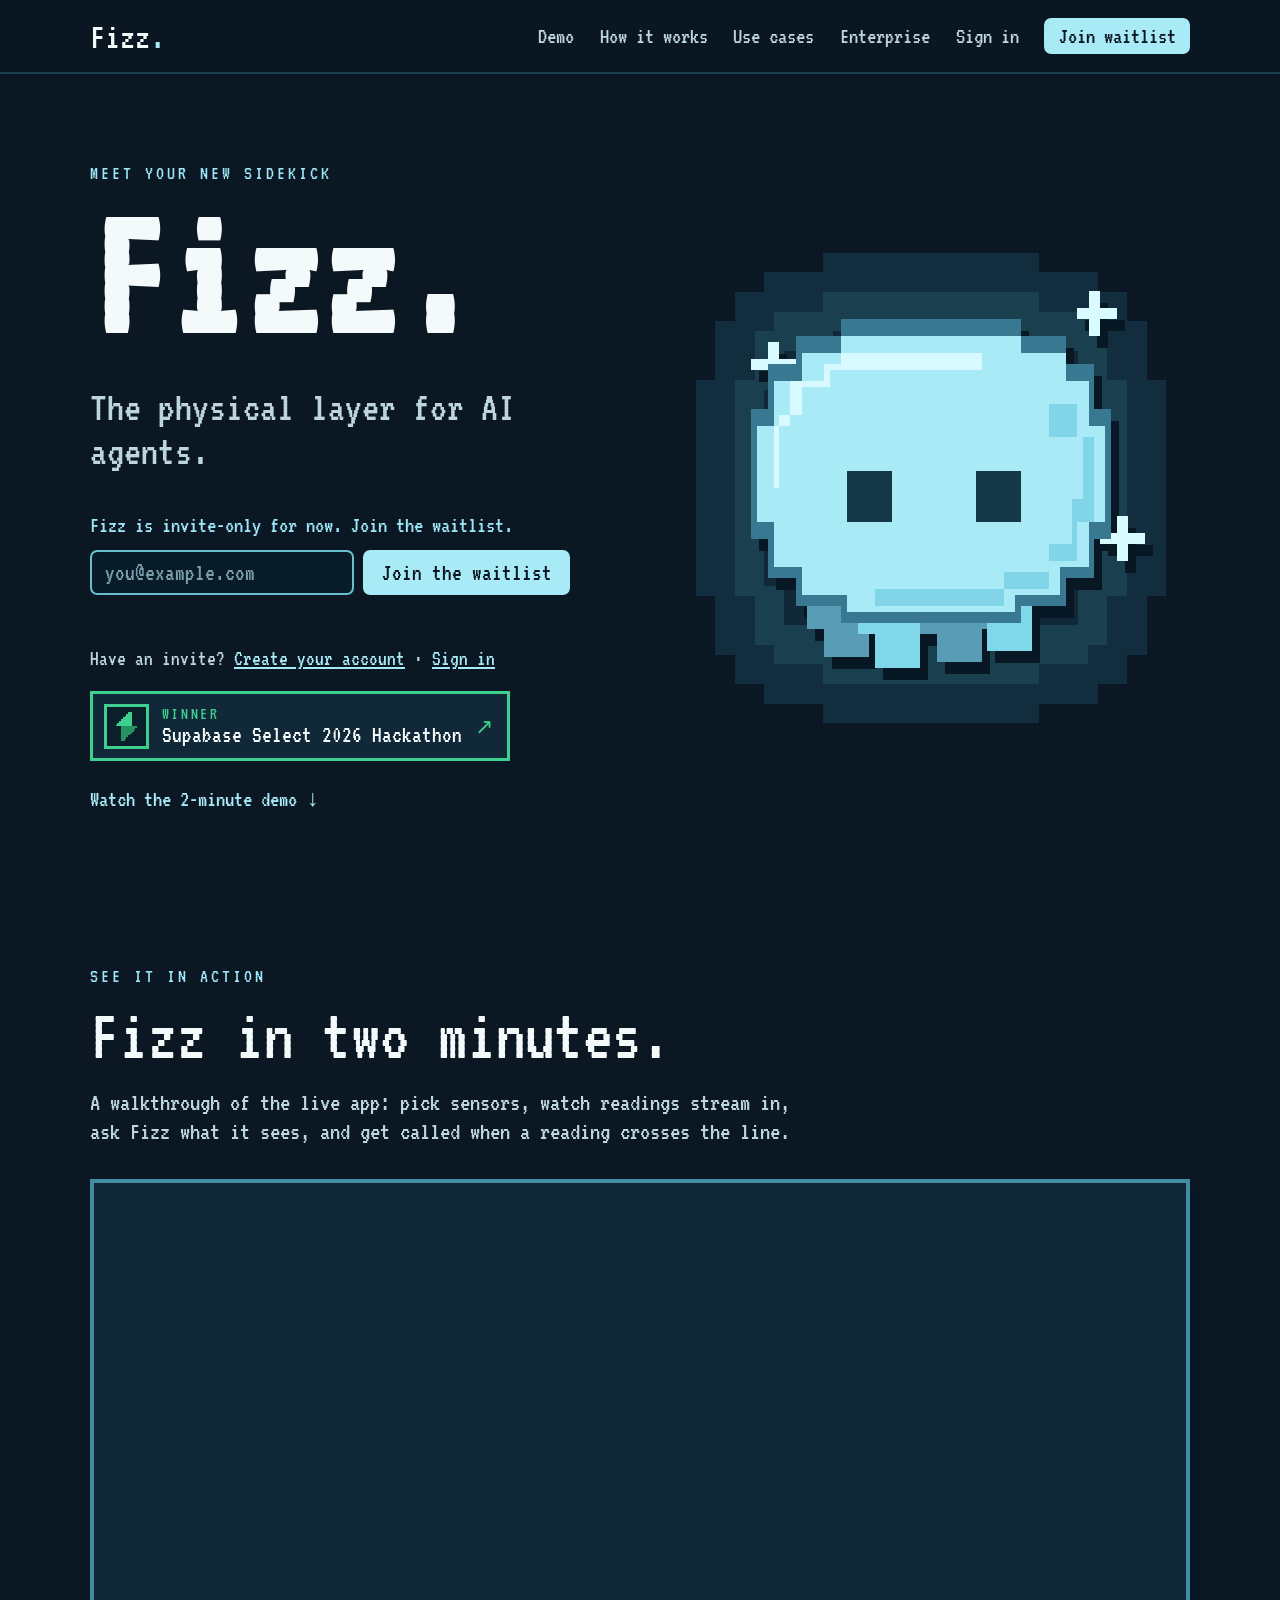
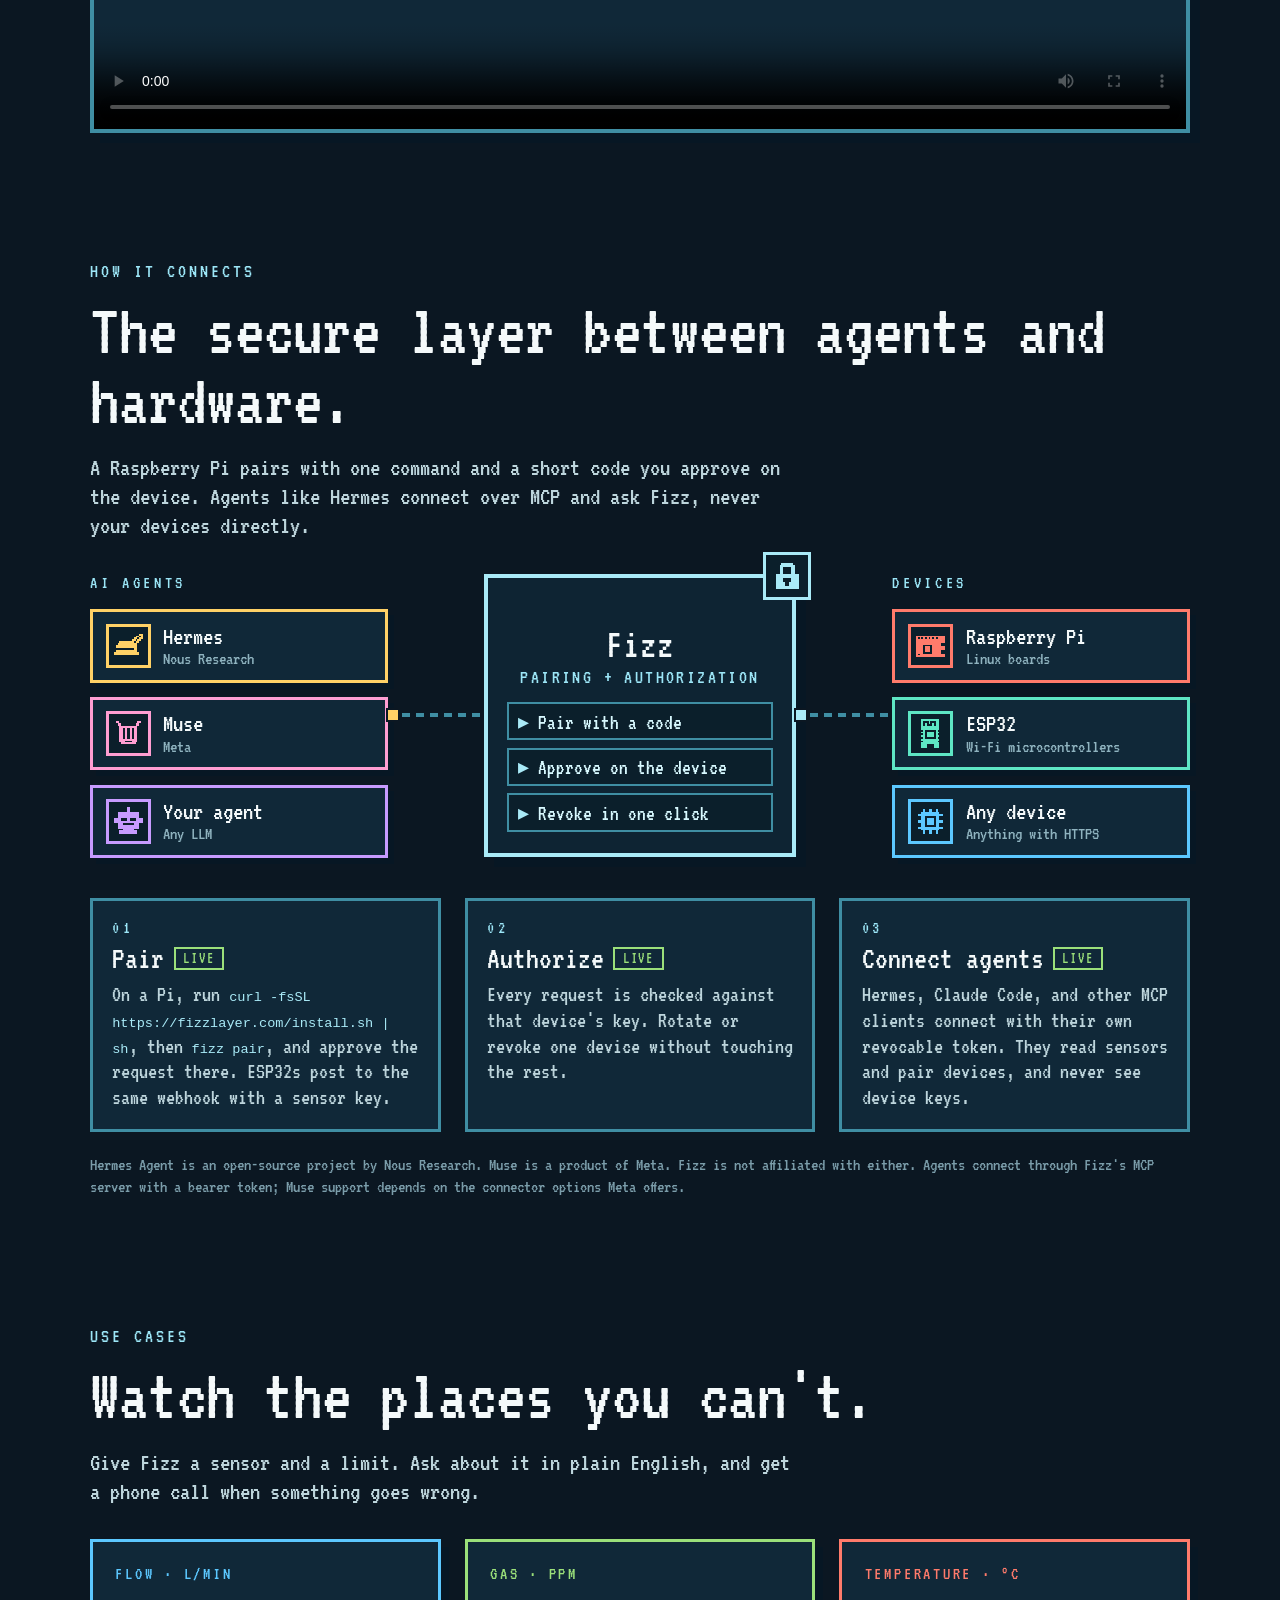
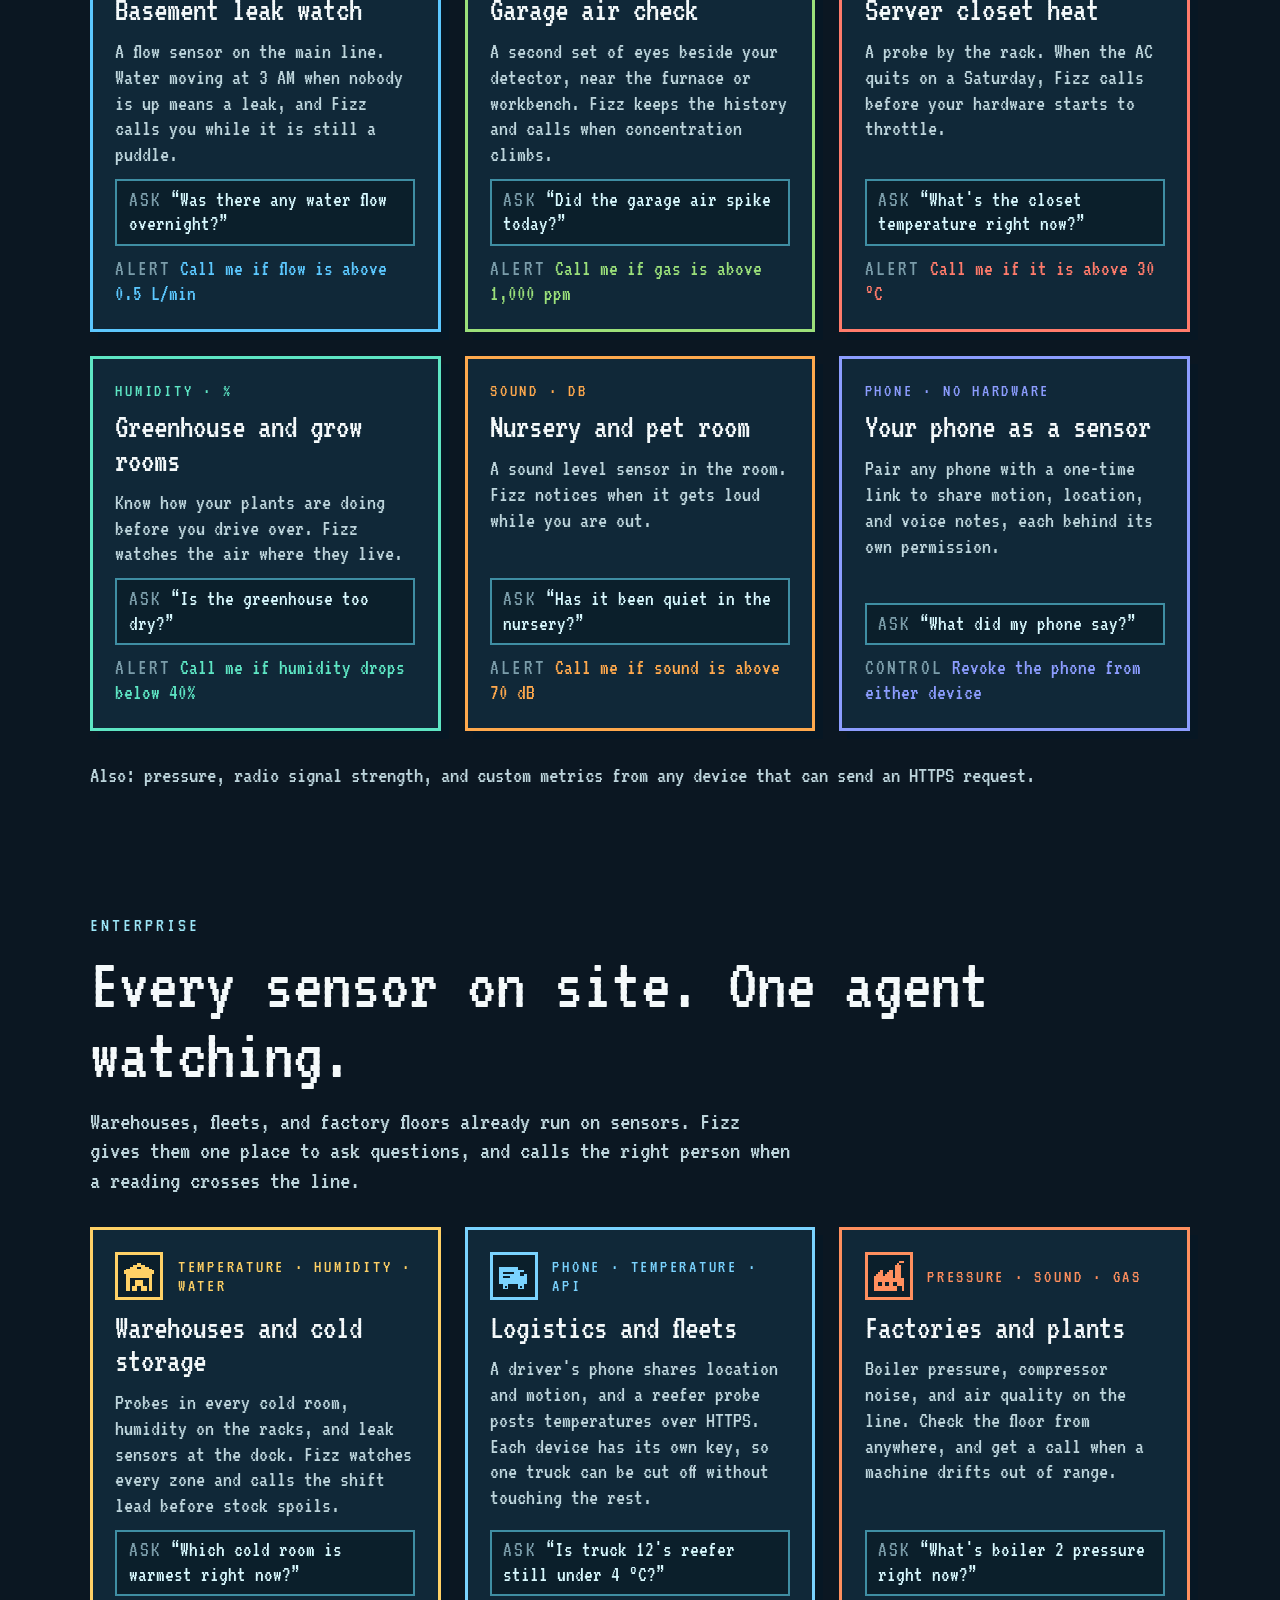
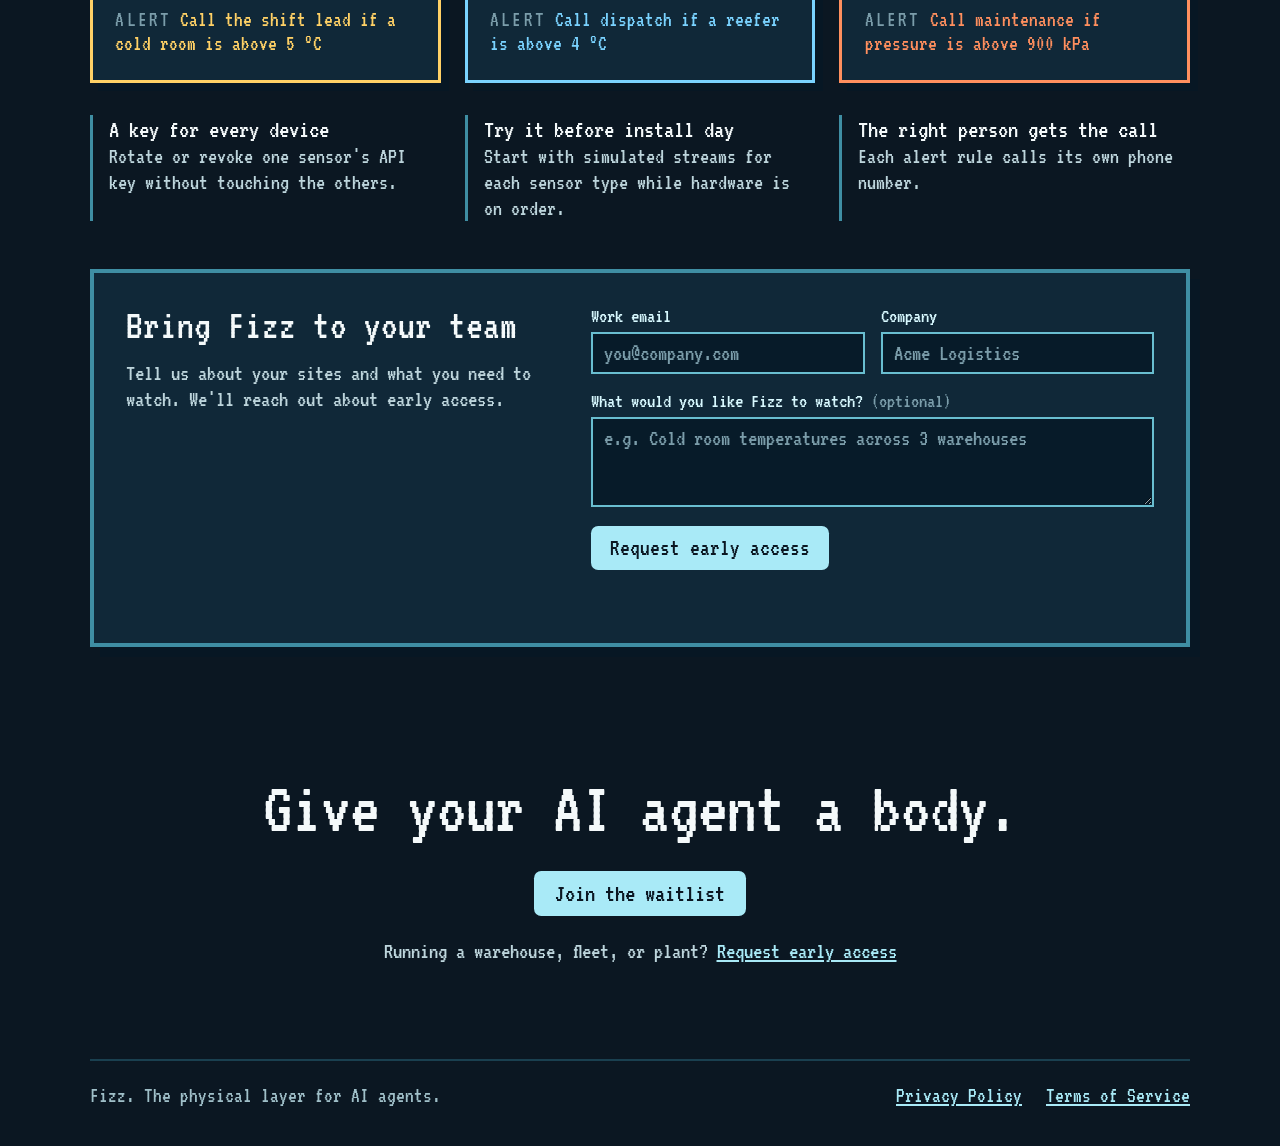
==== commit ff7a17a1: "Add Privacy Policy and Terms of Service pages Both pages use the site's pixel styling, sized for lon" ====
--- a/public/index.html
+++ b/public/index.html
@@ -143,6 +143,9 @@
       .closing p { margin: 1.4rem 0 0; font-size: 1.45rem; color: #bdd5dc; }
       .closing p a { display: inline; margin: 0; padding: 0; font-size: inherit; color: #a9eaf7; background: none; text-decoration: underline; }
       .closing p a:hover { background: none; color: #d1f7ff; }
+      .site-footer { position: relative; z-index: 1; width: min(1100px, calc(100% - 3rem)); margin: 0 auto; padding: 1.5rem 0 2.5rem; border-top: 2px solid #1a4050; display: flex; flex-wrap: wrap; justify-content: space-between; gap: .6rem 1.5rem; font-size: 1.35rem; color: #9fbfc8; }
+      .site-footer nav { display: flex; gap: 1.5rem; }
+      .site-footer a { color: #a9eaf7; }
       textarea:focus-visible { outline: 3px solid white; outline-offset: 4px; }
       @media (max-width: 1000px) { .use-grid { grid-template-columns: repeat(2, minmax(0, 1fr)); } }
       @media (max-width: 860px) {
@@ -427,6 +430,10 @@
         <p>Running a warehouse, fleet, or plant? <a href="#business">Request early access</a></p>
       </section>
     </main>
+    <footer class="site-footer">
+      <span>Fizz. The physical layer for AI agents.</span>
+      <nav aria-label="Legal"><a href="/privacy.html">Privacy Policy</a><a href="/terms.html">Terms of Service</a></nav>
+    </footer>
     <script>
       addEventListener('DOMContentLoaded', () => {
         for (const card of document.querySelectorAll('.use-card[data-kind]')) card.querySelector('.use-head').prepend(window.fizzKinds.badge(card.dataset.kind));
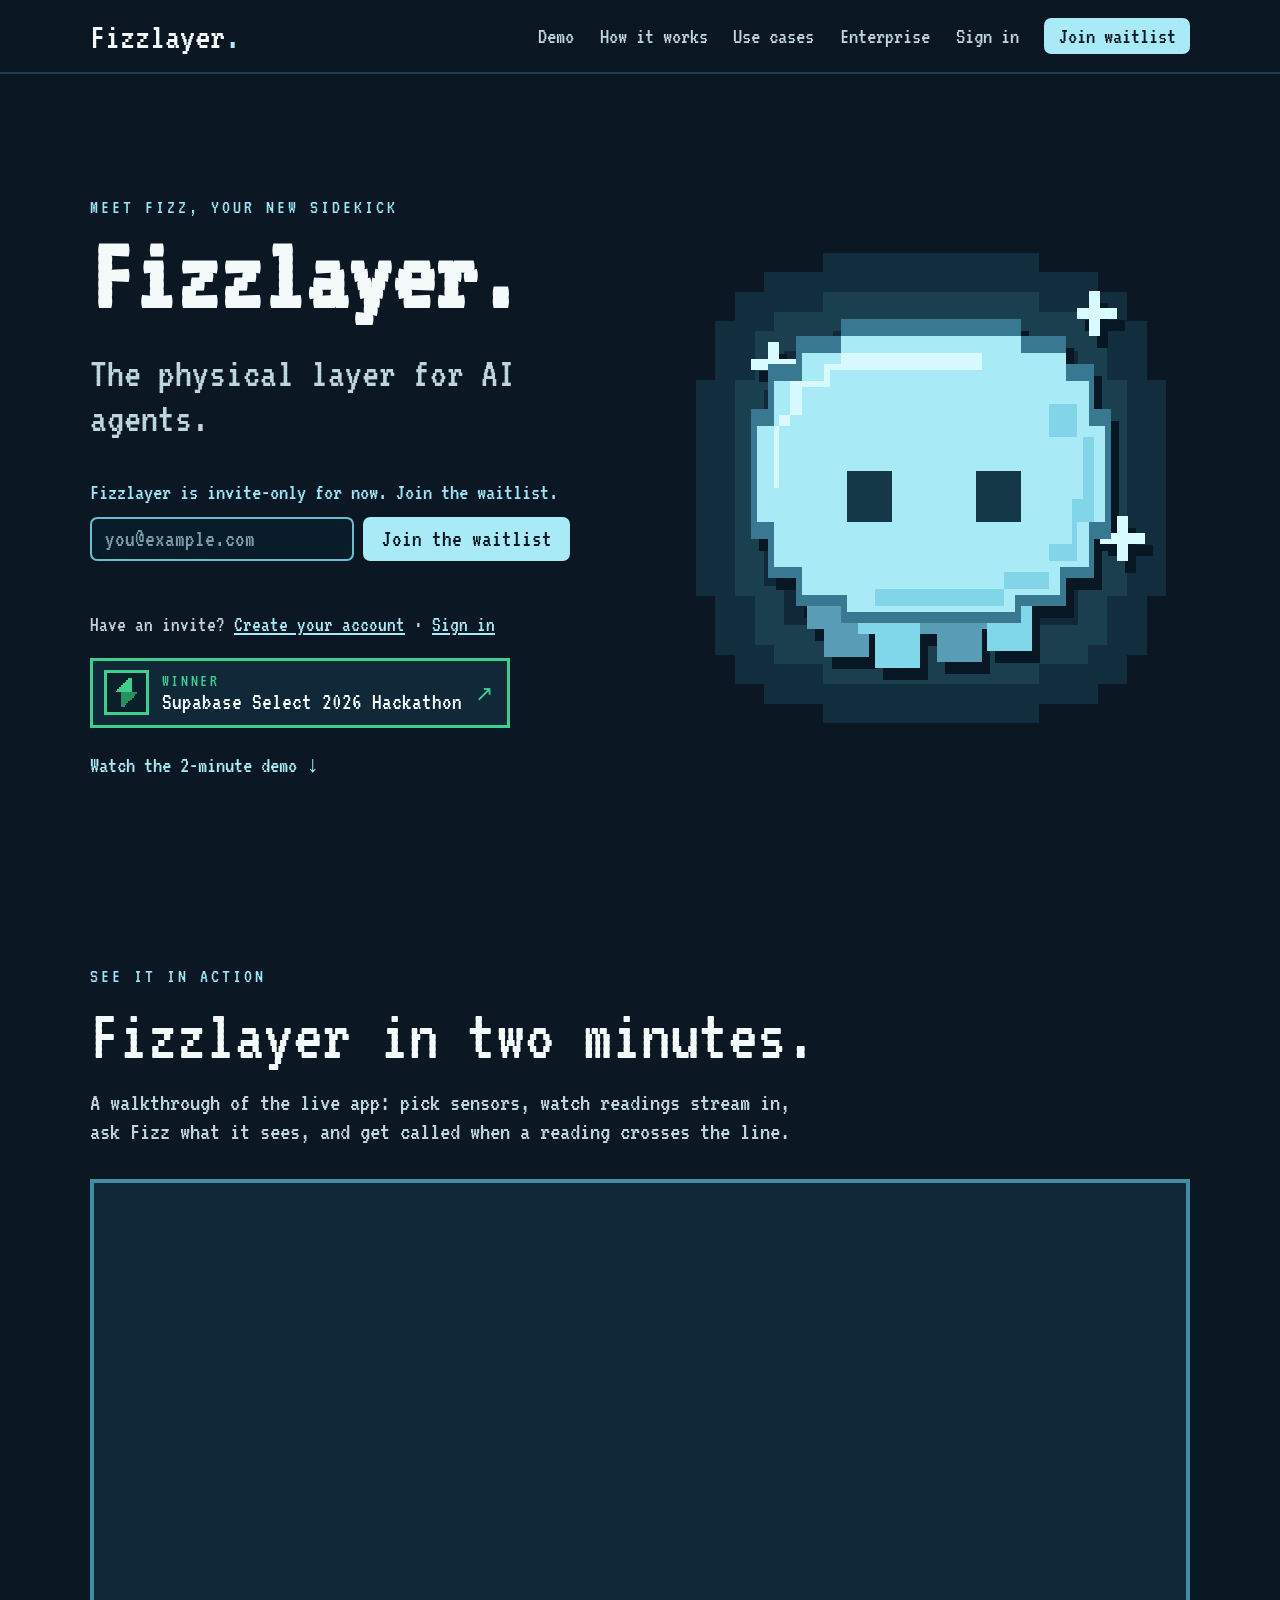
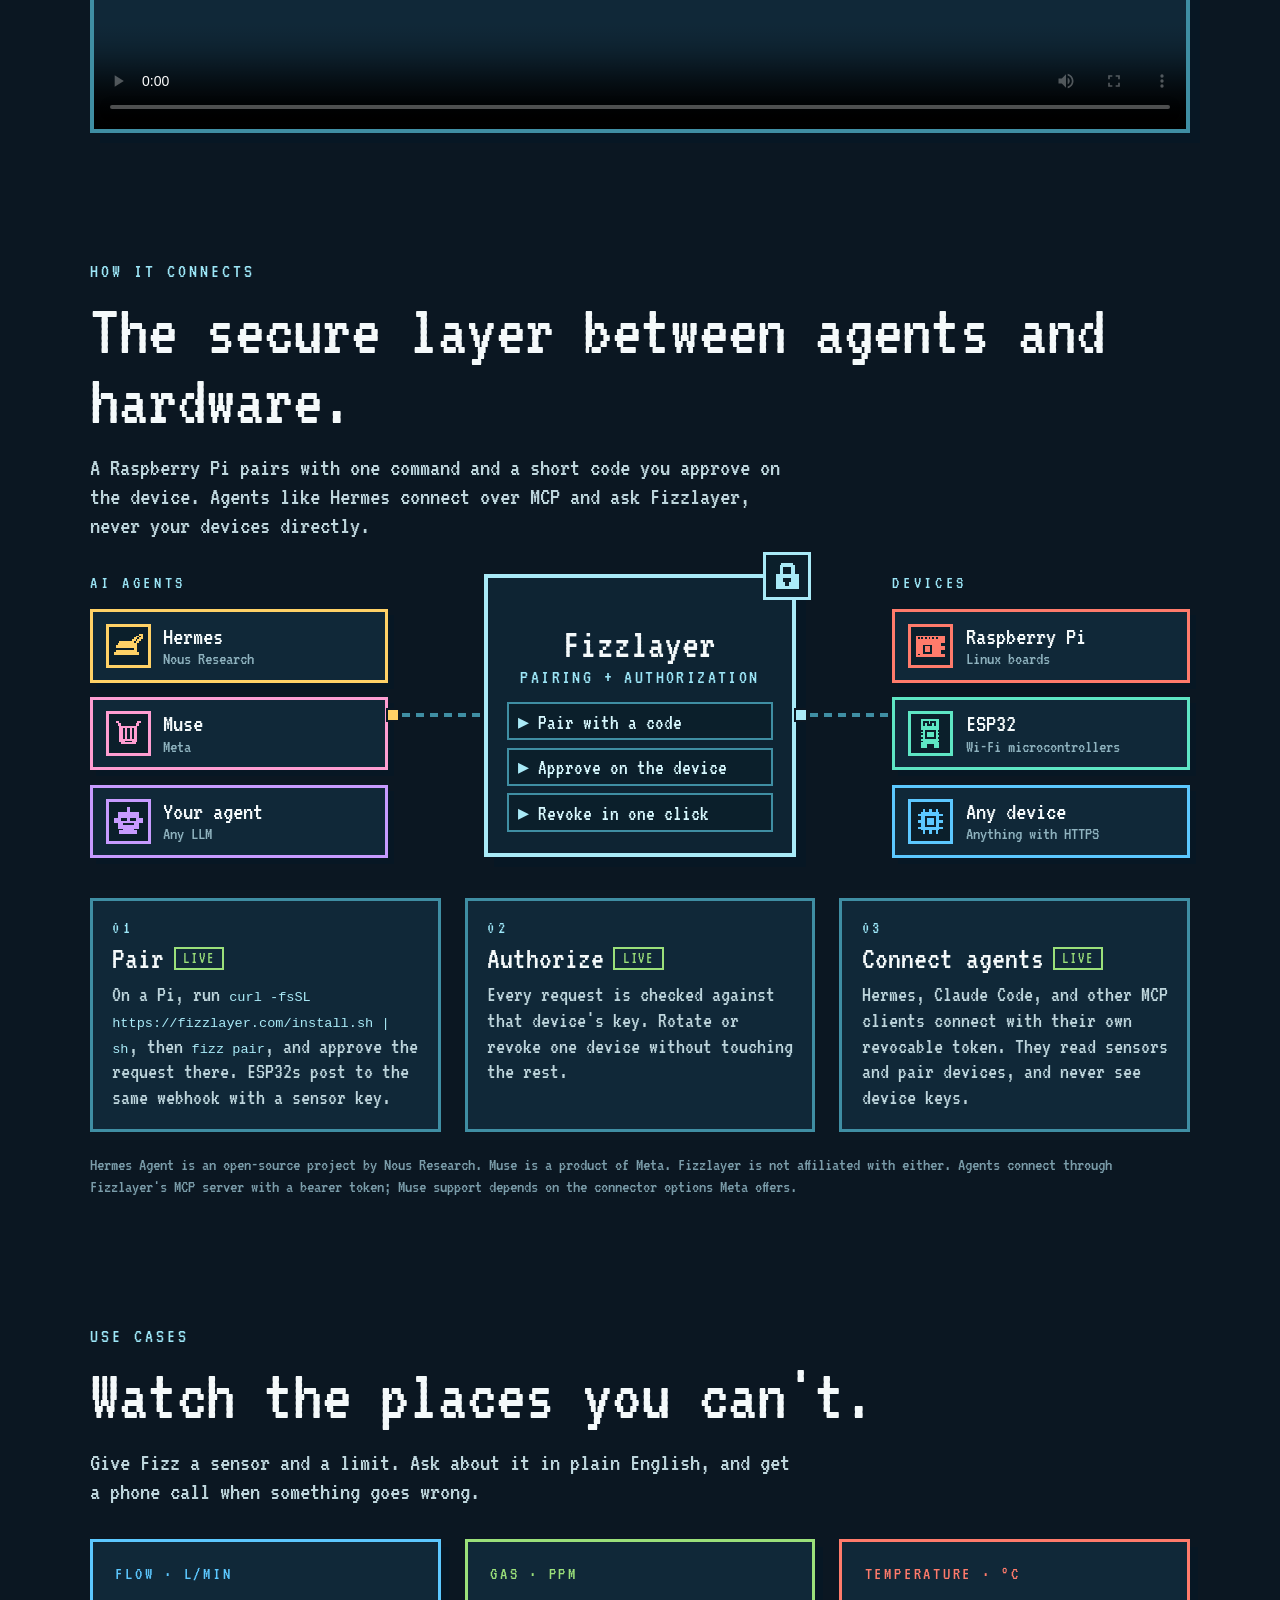
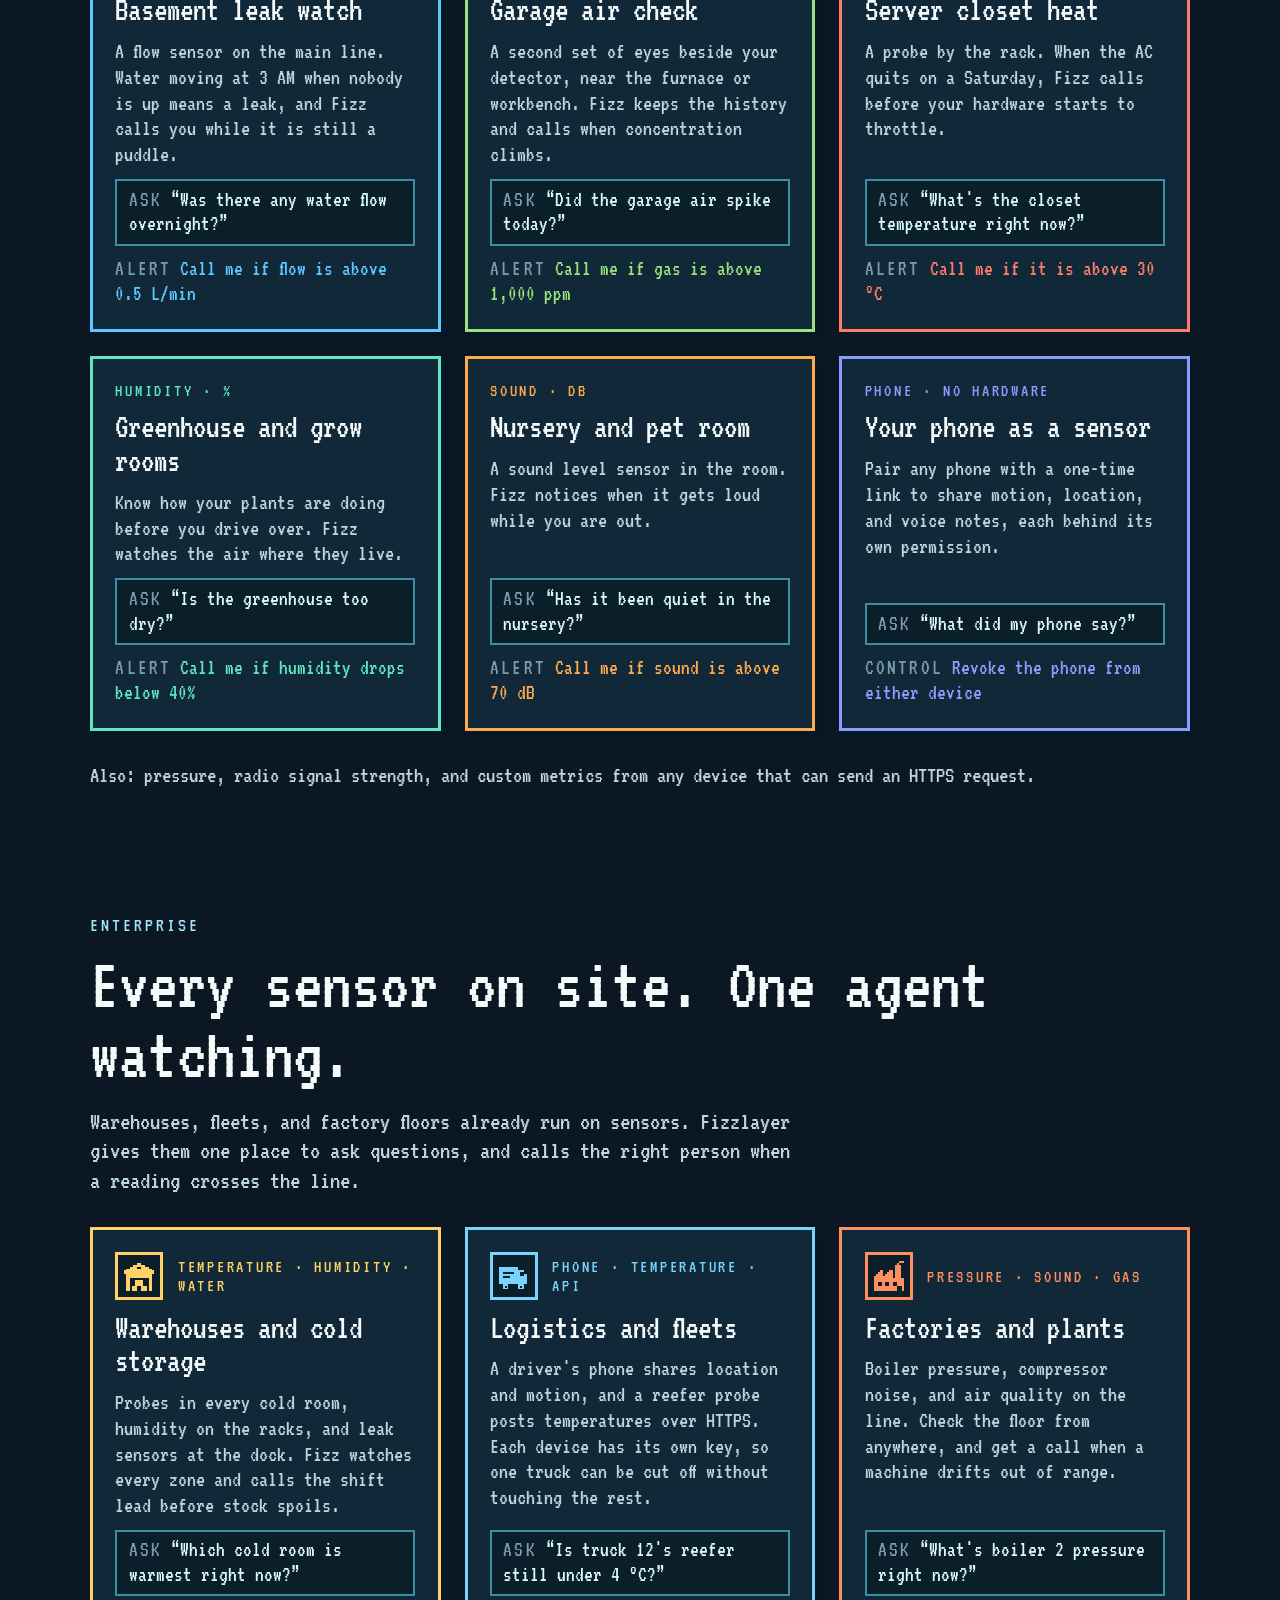
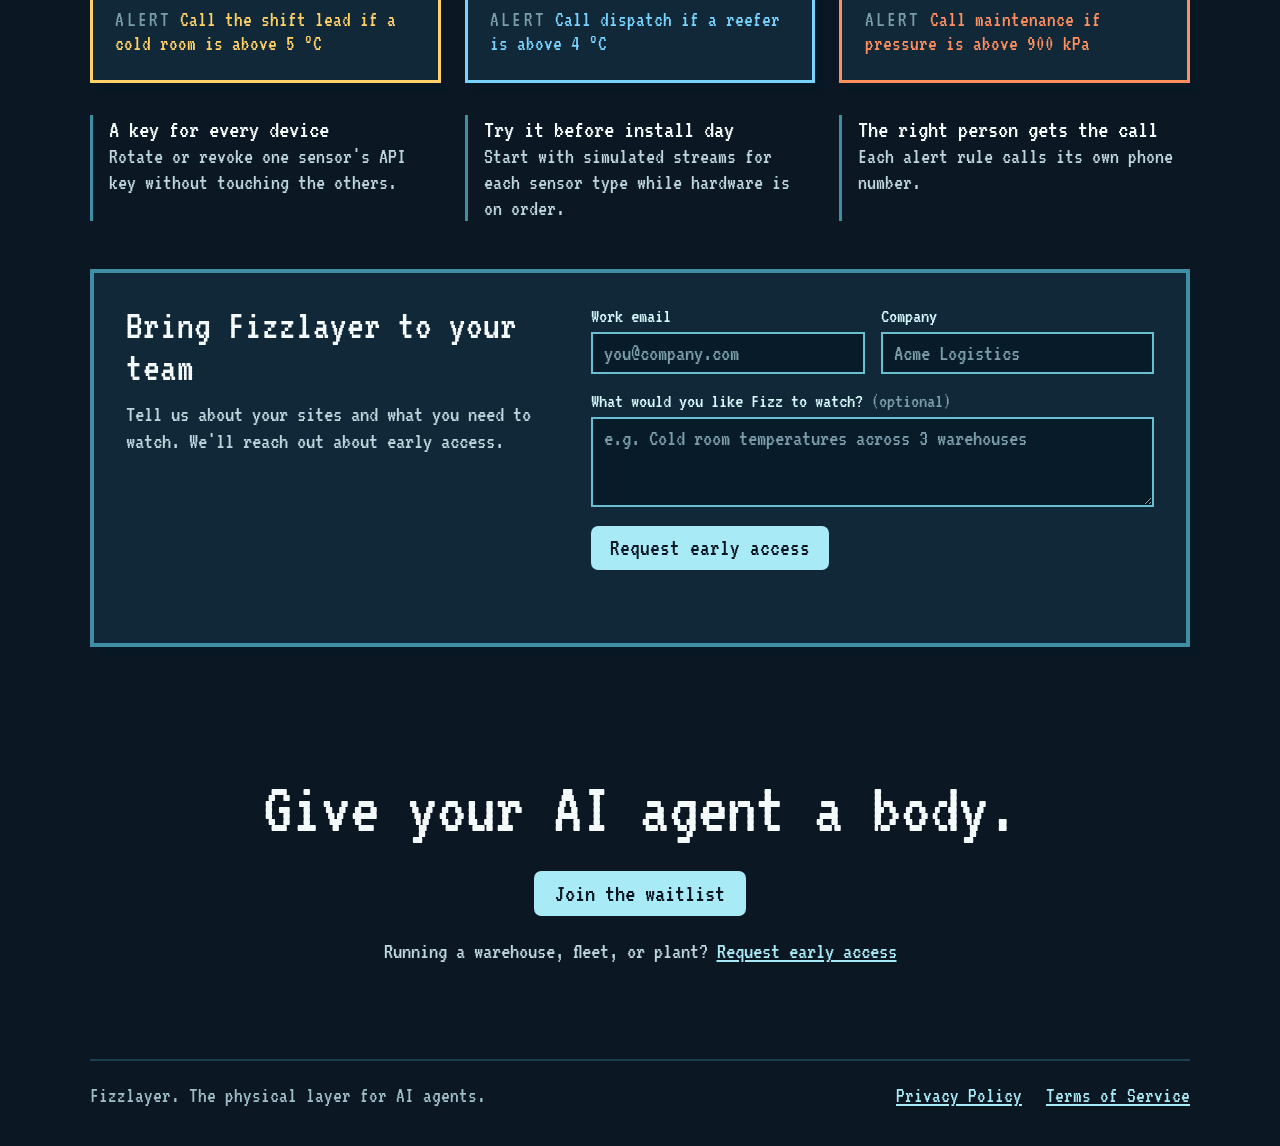
==== commit e175d197: "Rename the site to Fizzlayer and keep Fizz as the mascot The product, account, and legal pages now s" ====
--- a/public/index.html
+++ b/public/index.html
@@ -4,17 +4,17 @@
     <meta charset="utf-8">
     <meta name="viewport" content="width=device-width, initial-scale=1">
     <meta name="theme-color" content="#0b1722">
-    <title>Fizz — The physical layer for AI agents</title>
-    <meta name="description" content="Meet Fizz, the physical layer for AI agents. Connect any sensor, ask about it in plain English, and get a call when something goes wrong. Join the waitlist.">
+    <title>Fizzlayer — The physical layer for AI agents</title>
+    <meta name="description" content="Fizzlayer is the physical layer for AI agents. Connect any sensor, ask about it in plain English, and get a call when something goes wrong. Join the waitlist.">
     <meta property="og:type" content="website">
-    <meta property="og:site_name" content="Fizz">
+    <meta property="og:site_name" content="Fizzlayer">
     <meta property="og:url" content="https://fizzlayer.com/">
-    <meta property="og:title" content="Fizz — The physical layer for AI agents">
+    <meta property="og:title" content="Fizzlayer — The physical layer for AI agents">
     <meta property="og:description" content="Connect any sensor, ask about it in plain English, and get a call when something goes wrong. Join the waitlist.">
     <meta property="og:image" content="https://fizzlayer.com/og.png">
     <meta property="og:image:width" content="1200">
     <meta property="og:image:height" content="630">
-    <meta property="og:image:alt" content="Fizz, a pixel-art mascot, beside the tagline “The physical layer for AI agents” and nine sensor icons.">
+    <meta property="og:image:alt" content="Fizz, the Fizzlayer pixel-art mascot, beside the Fizzlayer name, the tagline “The physical layer for AI agents” and nine sensor icons.">
     <meta name="twitter:card" content="summary_large_image">
     <link rel="icon" href="/fizz-agent.svg" type="image/svg+xml">
     <link rel="preconnect" href="https://fonts.googleapis.com">
@@ -43,7 +43,7 @@
       .hero { width: min(1100px, calc(100% - 3rem)); min-height: calc(100vh - 4.5rem); margin: 0 auto; display: grid; grid-template-columns: minmax(0, 1fr) minmax(0, 1fr); align-items: center; gap: clamp(2rem, 5vw, 5rem); }
       .copy { position: relative; z-index: 1; }
       .eyebrow { margin: 0 0 1rem; color: #9ce6f7; font-size: 1.25rem; letter-spacing: .15em; text-transform: uppercase; }
-      h1 { margin: 0; font-size: clamp(7rem, 16vw, 12rem); line-height: .8; }
+      h1 { margin: 0; font-size: clamp(4rem, 8.5vw, 6.75rem); line-height: .8; }
       .tagline { max-width: 28rem; margin: 2rem 0 2.5rem; font-size: clamp(2rem, 3.3vw, 2.7rem); line-height: 1.05; color: #bdd5dc; }
       .waitlist-intro { margin: 0 0 .8rem; font-size: 1.45rem; color: #9ce6f7; }
       .waitlist { display: flex; gap: .6rem; max-width: 30rem; }
@@ -210,7 +210,7 @@
     </div>
     <header class="site-nav">
       <nav aria-label="Main">
-        <a class="nav-logo" href="#top" aria-label="Fizz, back to top">Fizz<span>.</span></a>
+        <a class="nav-logo" href="#top" aria-label="Fizzlayer, back to top">Fizzlayer<span>.</span></a>
         <button class="nav-toggle" id="nav-toggle" type="button" aria-expanded="false" aria-controls="nav-links">Menu</button>
         <ul class="nav-links" id="nav-links">
           <li><a href="#demo">Demo</a></li>
@@ -225,10 +225,10 @@
     <main>
       <section class="hero" id="top">
         <div class="copy" id="join">
-          <p class="eyebrow">Meet your new sidekick</p>
-          <h1>Fizz.</h1>
+          <p class="eyebrow">Meet Fizz, your new sidekick</p>
+          <h1>Fizzlayer.</h1>
           <p class="tagline">The physical layer for AI agents.</p>
-          <p class="waitlist-intro">Fizz is invite-only for now. Join the waitlist.</p>
+          <p class="waitlist-intro">Fizzlayer is invite-only for now. Join the waitlist.</p>
           <form class="waitlist" id="waitlist" novalidate>
             <label class="visually-hidden" for="waitlist-email">Email address</label>
             <input id="waitlist-email" name="email" type="email" autocomplete="email" maxlength="254" required placeholder="you@example.com">
@@ -275,7 +275,7 @@
       </section>
       <section class="section demo" id="demo" aria-labelledby="demo-title">
         <p class="eyebrow">See it in action</p>
-        <h2 id="demo-title">Fizz in two minutes.</h2>
+        <h2 id="demo-title">Fizzlayer in two minutes.</h2>
         <p class="lede">A walkthrough of the live app: pick sensors, watch readings stream in, ask Fizz what it sees, and get called when a reading crosses the line.</p>
         <div class="video-frame">
           <video controls preload="metadata" playsinline poster="/fizz-demo-poster.jpg" width="1920" height="1080">
@@ -288,8 +288,8 @@
       <section class="section connect" id="connect" aria-labelledby="connect-title">
         <p class="eyebrow">How it connects</p>
         <h2 id="connect-title">The secure layer between agents and hardware.</h2>
-        <p class="lede">A Raspberry Pi pairs with one command and a short code you approve on the device. Agents like Hermes connect over MCP and ask Fizz, never your devices directly.</p>
-        <div class="flow" role="img" aria-label="Diagram: AI agents such as Hermes and Muse connect to Fizz, which handles pairing and authorization, and Fizz connects to devices such as Raspberry Pi and ESP32 boards.">
+        <p class="lede">A Raspberry Pi pairs with one command and a short code you approve on the device. Agents like Hermes connect over MCP and ask Fizzlayer, never your devices directly.</p>
+        <div class="flow" role="img" aria-label="Diagram: AI agents such as Hermes and Muse connect to Fizzlayer, which handles pairing and authorization, and Fizzlayer connects to devices such as Raspberry Pi and ESP32 boards.">
           <div class="flow-col" aria-hidden="true">
             <p class="flow-label">AI agents</p>
             <div class="node" style="--sensor-color:#ffd166"><span class="kind-badge"><svg viewBox="0 0 16 16" shape-rendering="crispEdges" aria-hidden="true"><path d="M14 1h2v1h-2zM12 2h4v1h-4zM11 3h5v1h-5zM10 4h5v1h-5zM9 5h5v1h-5zM9 6h4v1h-4zM3 5h6v1h-6zM2 6h7v1h-7zM1 7h12v4h-12zM0 11h14v2h-14z"/><path class="icon-cutout" d="M14 2h1v1h-1zM13 3h1v1h-1zM12 4h1v1h-1zM11 5h1v1h-1zM1 9h10v1h-10z"/></svg></span><span><strong>Hermes</strong><small>Nous Research</small></span></div>
@@ -300,7 +300,7 @@
           <div class="core" aria-hidden="true">
             <span class="kind-badge core-lock"><svg viewBox="0 0 16 16" shape-rendering="crispEdges" aria-hidden="true"><path d="M5 1h6v2h-6zM4 2h2v5h-2zM10 2h2v5h-2zM2 7h12v8h-12z"/><path class="icon-cutout" d="M7 9h2v4h-2zM6 9h4v2h-4z"/></svg></span>
             <img src="/fizz-agent.svg" alt="">
-            <h3>Fizz</h3>
+            <h3>Fizzlayer</h3>
             <p>Pairing + authorization</p>
             <ul><li>Pair with a code</li><li>Approve on the device</li><li>Revoke in one click</li></ul>
           </div>
@@ -317,7 +317,7 @@
           <li><span class="n">02</span><h3>Authorize <span class="status live">Live</span></h3><p>Every request is checked against that device's key. Rotate or revoke one device without touching the rest.</p></li>
           <li><span class="n">03</span><h3>Connect agents <span class="status live">Live</span></h3><p>Hermes, Claude Code, and other MCP clients connect with their own revocable token. They read sensors and pair devices, and never see device keys.</p></li>
         </ol>
-        <p class="fine-print">Hermes Agent is an open-source project by Nous Research. Muse is a product of Meta. Fizz is not affiliated with either. Agents connect through Fizz's MCP server with a bearer token; Muse support depends on the connector options Meta offers.</p>
+        <p class="fine-print">Hermes Agent is an open-source project by Nous Research. Muse is a product of Meta. Fizzlayer is not affiliated with either. Agents connect through Fizzlayer's MCP server with a bearer token; Muse support depends on the connector options Meta offers.</p>
       </section>
       <section class="section uses" id="use-cases" aria-labelledby="uses-title">
         <p class="eyebrow">Use cases</p>
@@ -372,7 +372,7 @@
       <section class="section enterprise" id="enterprise" aria-labelledby="enterprise-title">
         <p class="eyebrow">Enterprise</p>
         <h2 id="enterprise-title">Every sensor on site. One agent watching.</h2>
-        <p class="lede">Warehouses, fleets, and factory floors already run on sensors. Fizz gives them one place to ask questions, and calls the right person when a reading crosses the line.</p>
+        <p class="lede">Warehouses, fleets, and factory floors already run on sensors. Fizzlayer gives them one place to ask questions, and calls the right person when a reading crosses the line.</p>
         <div class="use-grid">
           <article class="use-card" style="--sensor-color:#ffd166">
             <div class="use-head"><span class="kind-badge"><svg viewBox="0 0 16 16" shape-rendering="crispEdges" aria-hidden="true"><path d="M7 1h2v1h-2zM5 2h6v1h-6zM3 3h10v1h-10zM1 4h14v1h-14zM0 5h16v2h-16zM1 7h14v9h-14z"/><path class="icon-cutout" d="M7 3h2v1h-2zM3 9h10v7h-10z"/><path d="M4 13h3v3h-3zM9 13h3v3h-3zM6 10h4v3h-4z"/></svg></span><span class="use-kind">Temperature · humidity · water</span></div>
@@ -403,7 +403,7 @@
         </ul>
         <div class="business" id="business">
           <div>
-            <h3>Bring Fizz to your team</h3>
+            <h3>Bring Fizzlayer to your team</h3>
             <p>Tell us about your sites and what you need to watch. We'll reach out about early access.</p>
           </div>
           <form id="business-form" novalidate>
@@ -431,7 +431,7 @@
       </section>
     </main>
     <footer class="site-footer">
-      <span>Fizz. The physical layer for AI agents.</span>
+      <span>Fizzlayer. The physical layer for AI agents.</span>
       <nav aria-label="Legal"><a href="/privacy.html">Privacy Policy</a><a href="/terms.html">Terms of Service</a></nav>
     </footer>
     <script>
@@ -479,7 +479,7 @@
           status.textContent = "You're on the list. We'll email you when your invite is ready.";
         } catch (error) {
           status.classList.add('error');
-          status.textContent = error instanceof TypeError ? 'Could not reach Fizz. Check your connection and try again.' : error.message;
+          status.textContent = error instanceof TypeError ? 'Could not reach Fizzlayer. Check your connection and try again.' : error.message;
         } finally {
           button.disabled = false;
         }
@@ -514,7 +514,7 @@
           business.reset();
         } catch (error) {
           businessStatus.classList.add('error');
-          businessStatus.textContent = error instanceof TypeError ? 'Could not reach Fizz. Check your connection and try again.' : error.message;
+          businessStatus.textContent = error instanceof TypeError ? 'Could not reach Fizzlayer. Check your connection and try again.' : error.message;
         } finally {
           button.disabled = false;
         }
